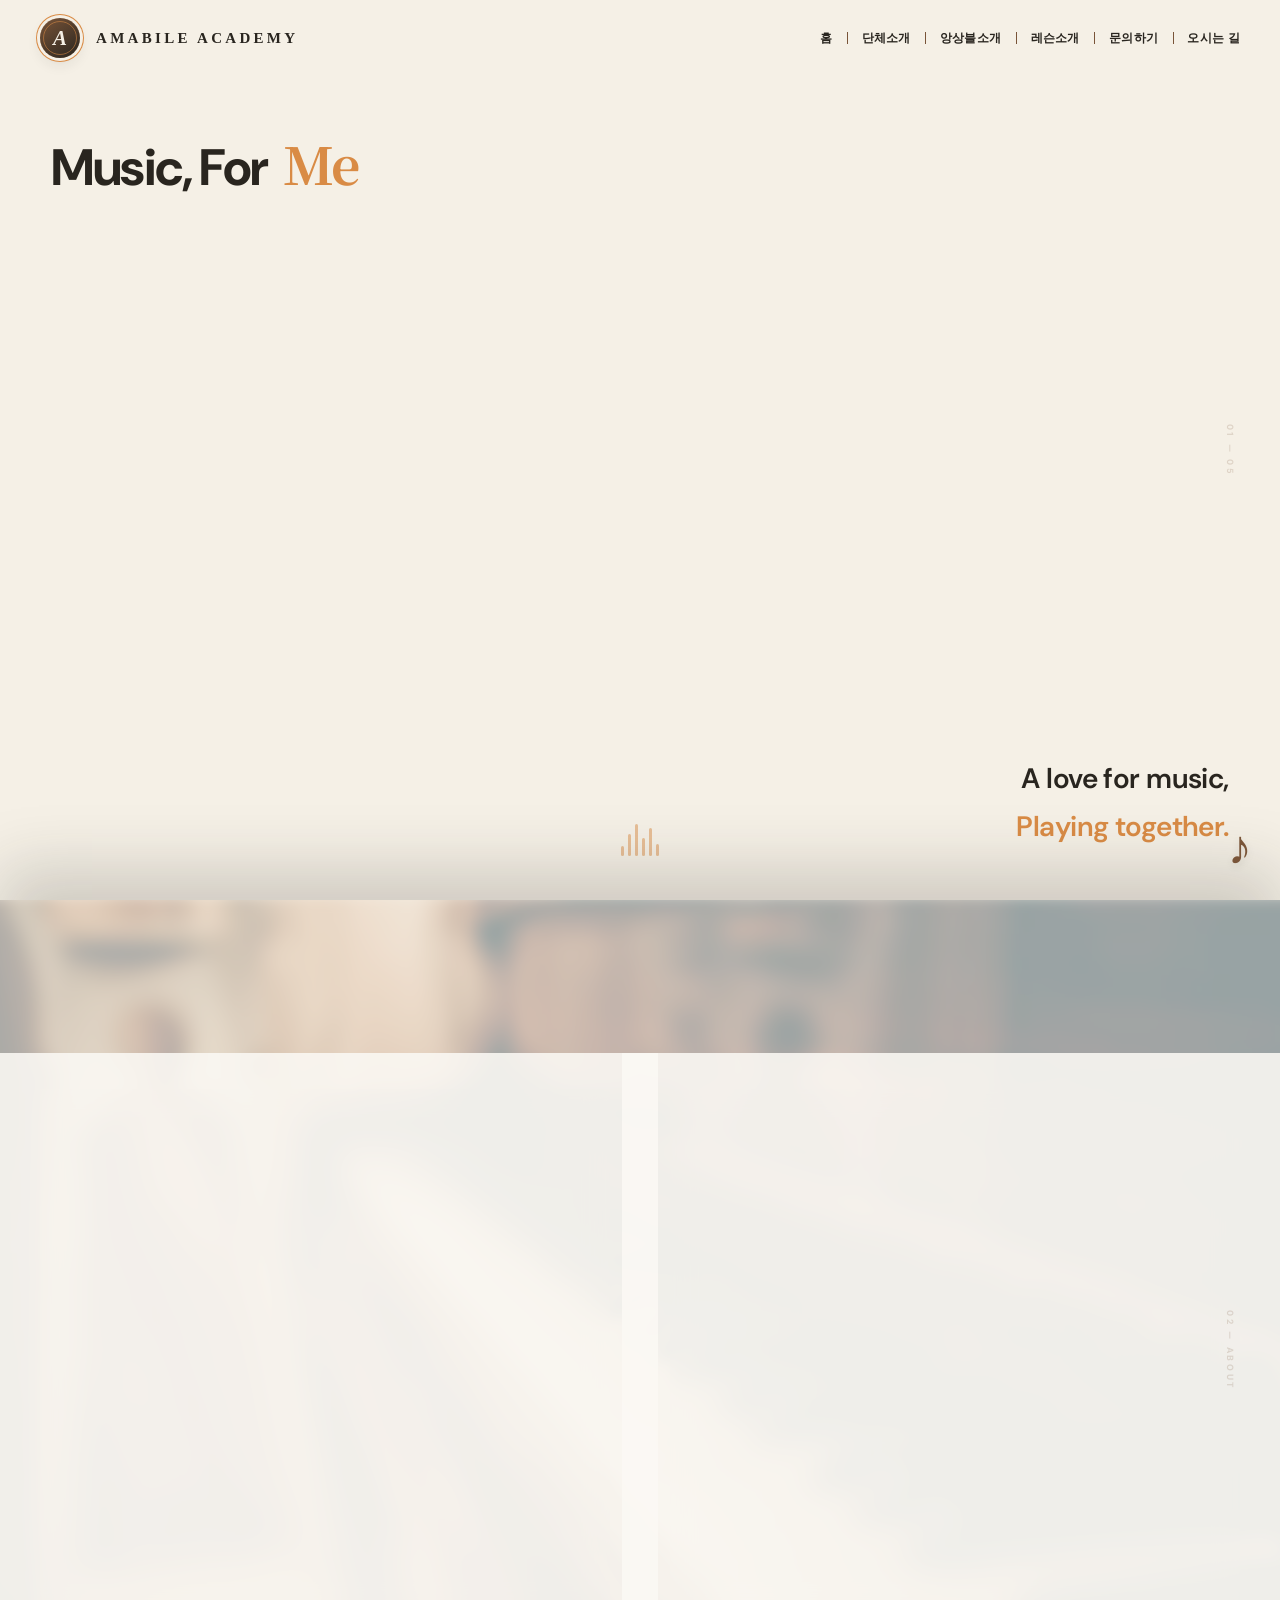
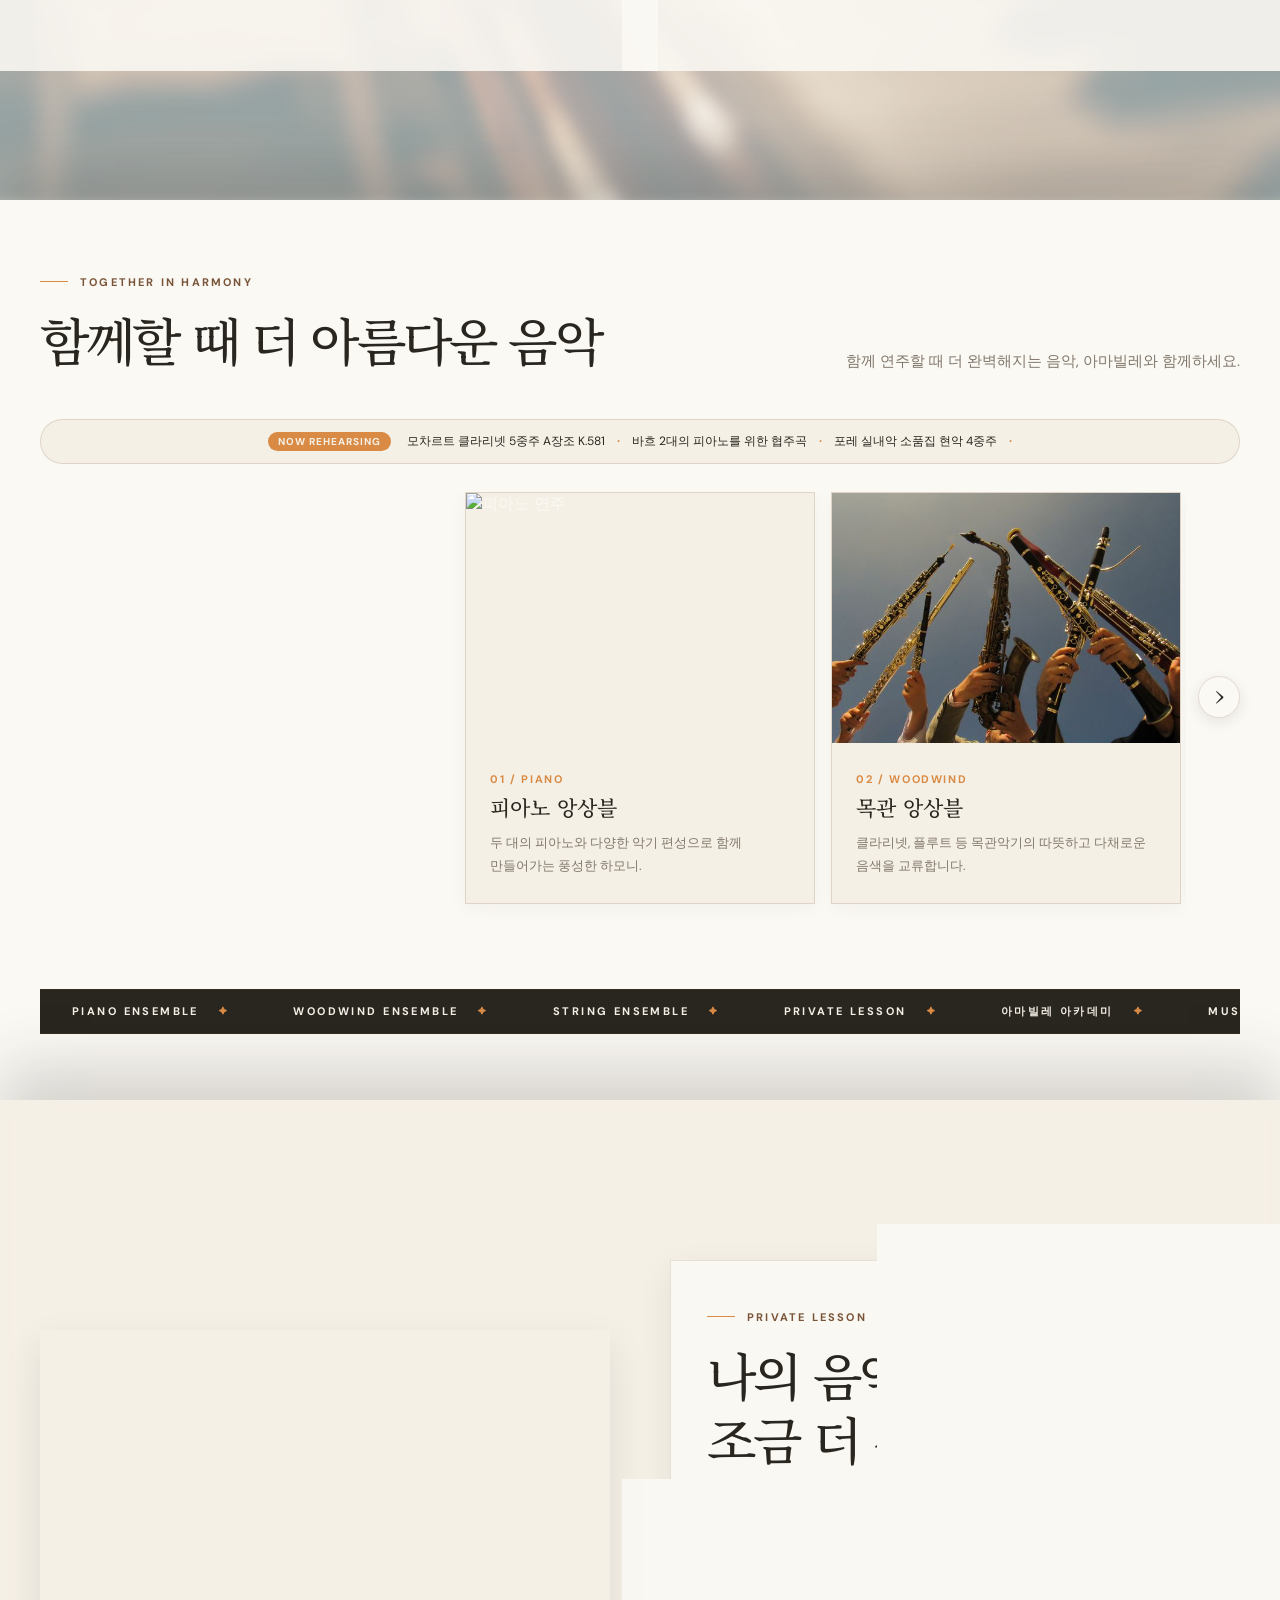
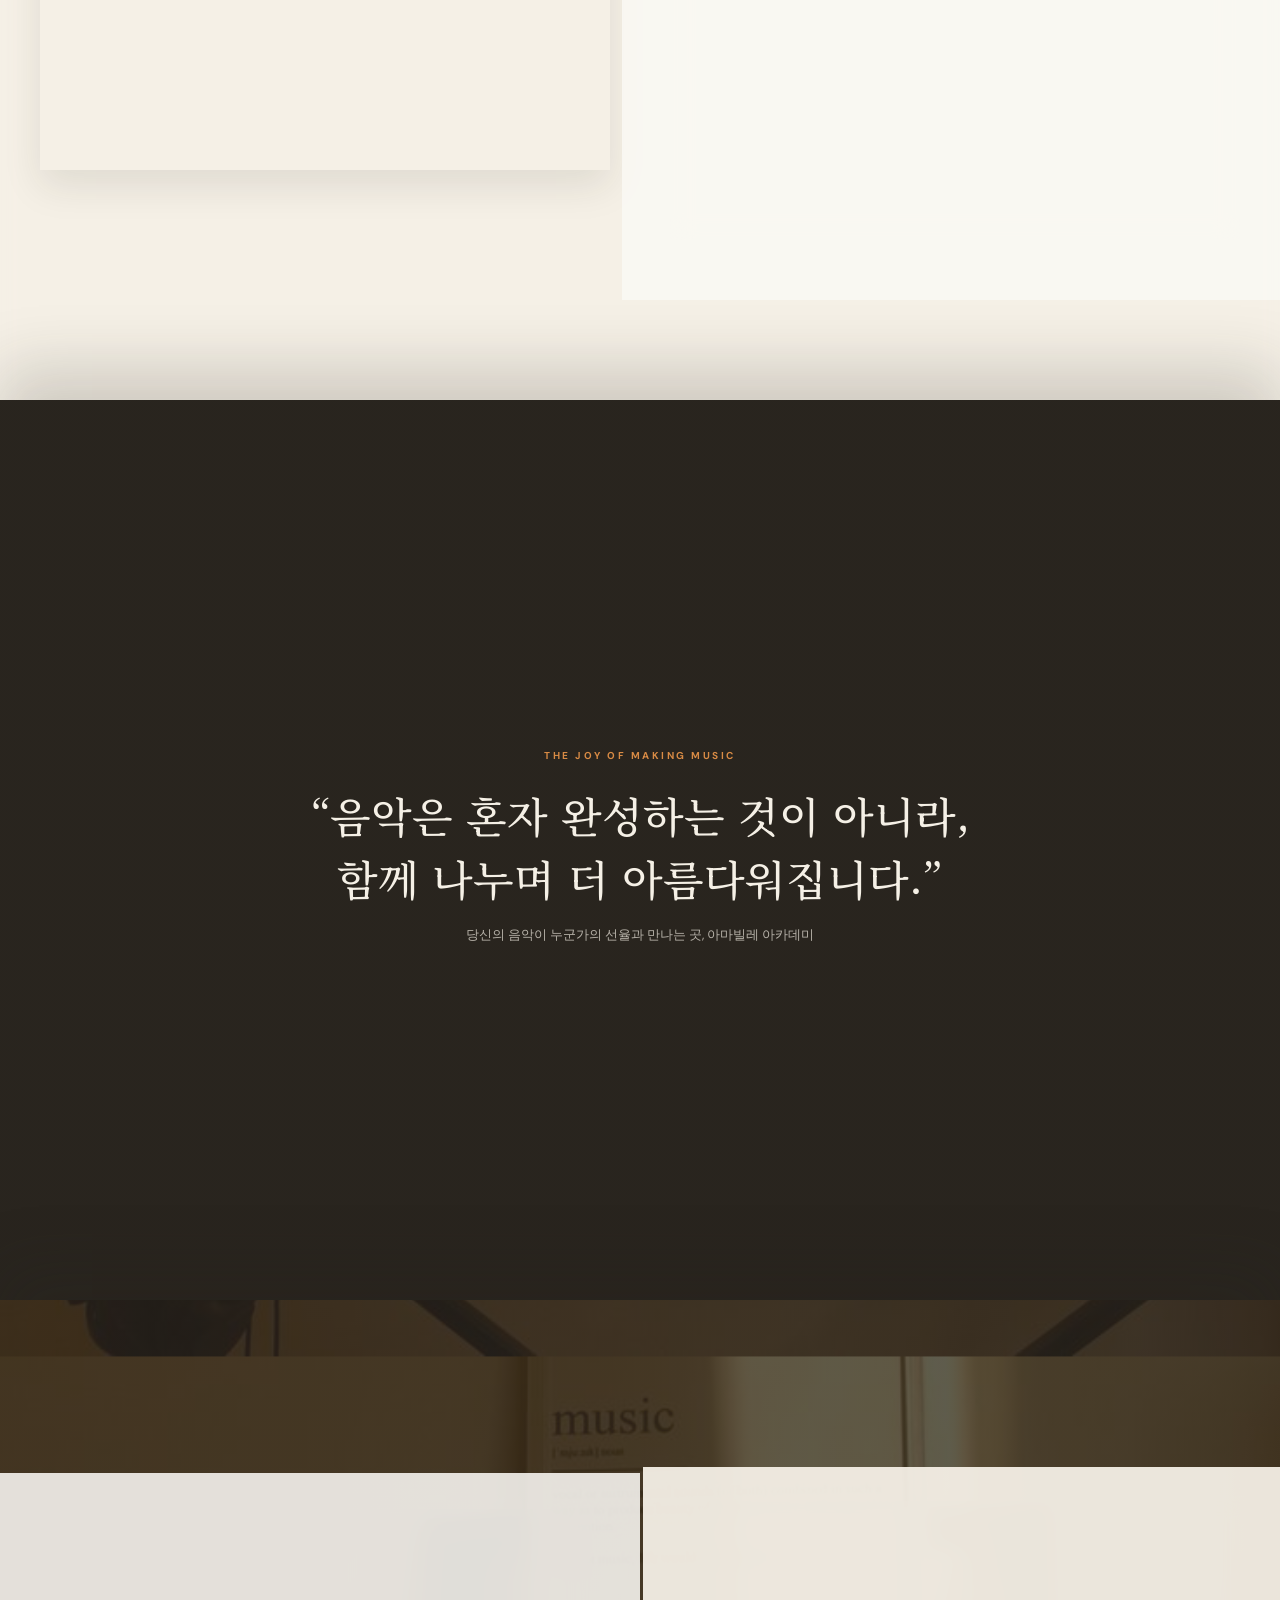
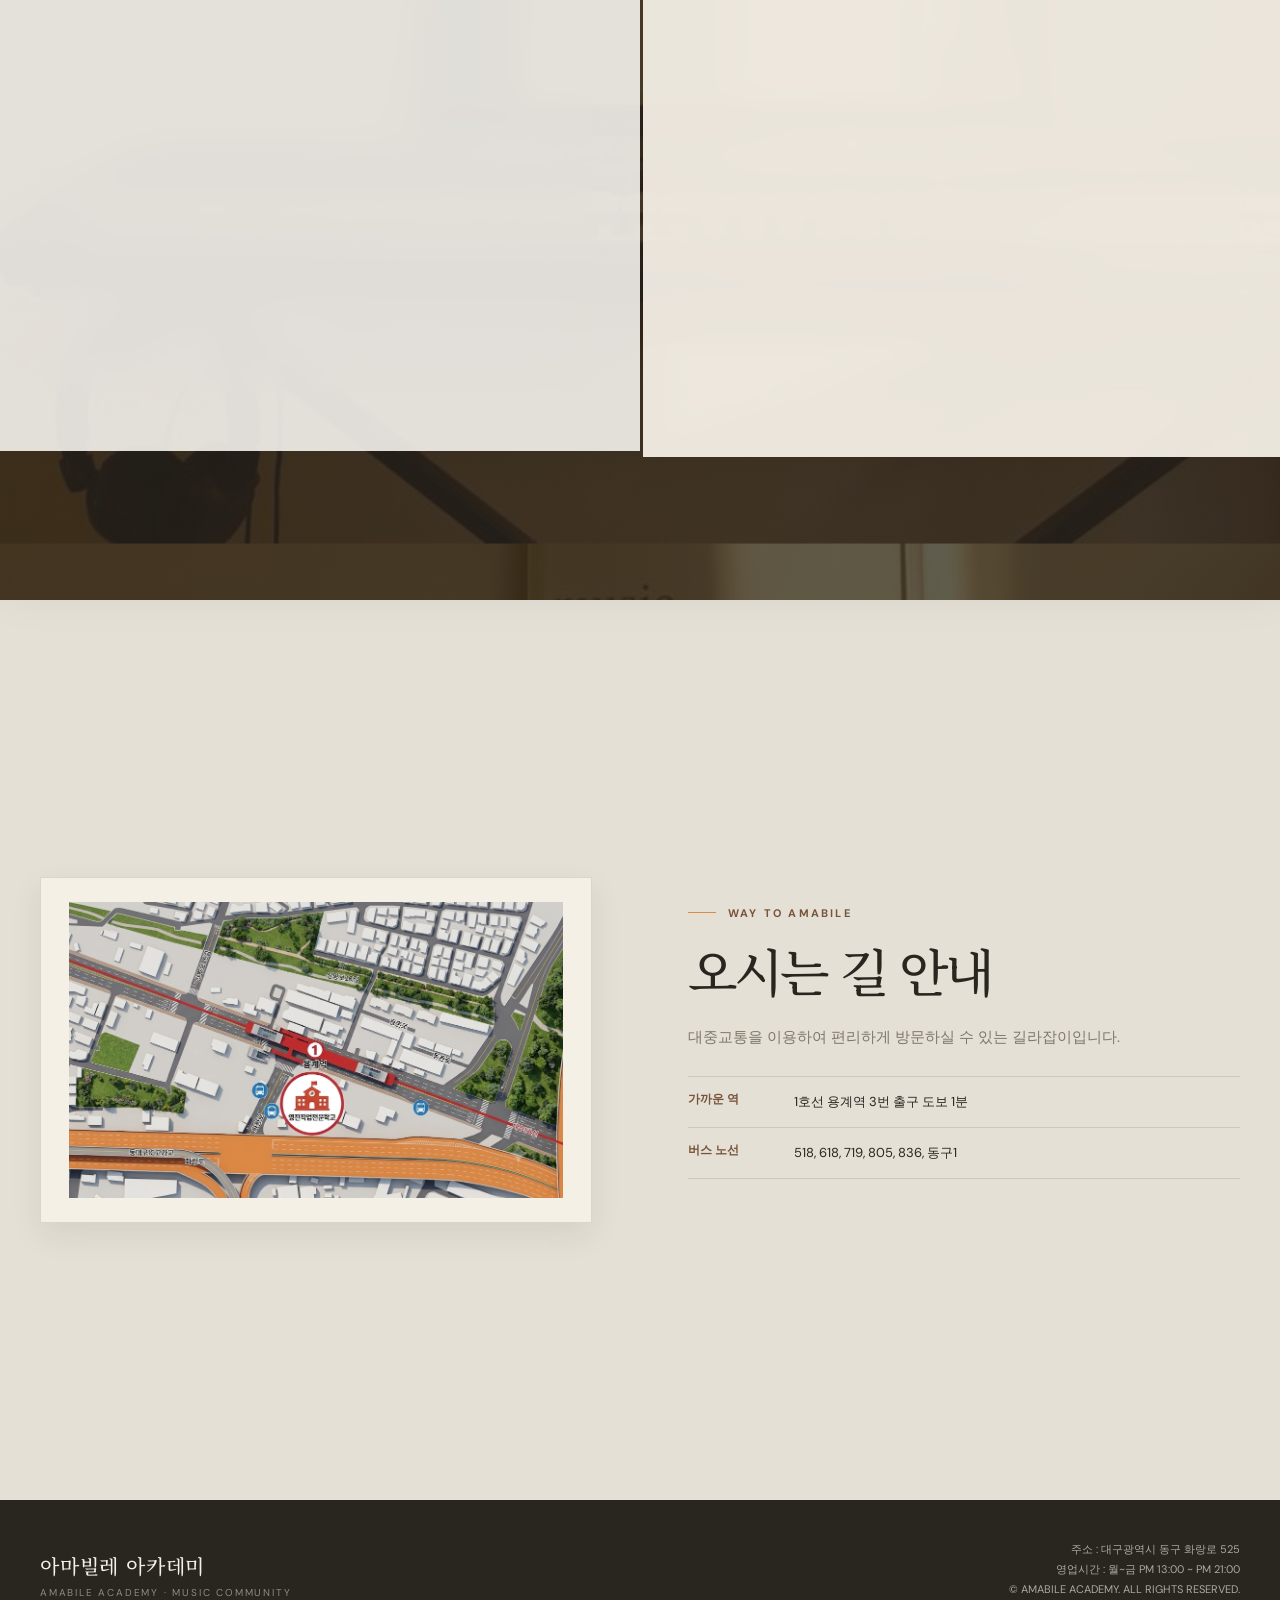
==== index.html @ 76e1b6b5 "기능추가" ====
<!doctype html>
<html lang="ko">
  <head>
    <meta charset="UTF-8" />
    <meta name="viewport" content="width=device-width, initial-scale=1.0" />
    <meta
      name="description"
      content="아마빌레 아카데미 - 함께 연주하고 배우며 음악을 즐기는 공간"
    />
    <title>아마빌레 아카데미 | AMABILE ACADEMY</title>
    <link rel="stylesheet" href="common.css" />
    <link
      rel="stylesheet"
      href="https://cdn.jsdelivr.net/npm/swiper@11/swiper-bundle.min.css"
    />
    <link rel="stylesheet" href="style.css" />
    <link rel="stylesheet" href="https://unpkg.com/aos@2.3.1/dist/aos.css" />
  </head>
  <body>
    <!-- NAVIGATION HEADER -->
    <header class="header">
      <div class="wrap header-inner">
        <input
          class="menu-toggle"
          type="checkbox"
          id="menu-toggle"
          aria-label="메뉴 열기/닫기"
        />
        <label
          class="menu-button"
          for="menu-toggle"
          aria-label="모바일 메뉴 열기"
        >
          <span></span><span></span><span></span>
        </label>
        <a class="brand" href="#home-track" aria-label="아마빌레 아카데미 홈">
          <span class="brand-mark" aria-hidden="true">A</span>
          <span class="brand-title">AMABILE ACADEMY</span>
        </a>
        <nav class="nav" id="primary-navigation" aria-label="주요 메뉴">
          <a href="#home-track">홈</a>
          <a href="#about-track">단체소개</a>
          <a href="#ensemble-track">앙상블소개</a>
          <a href="#lesson-track">레슨소개</a>
          <a href="#location-track">문의하기</a>
          <a href="#way-track">오시는 길</a>
        </nav>
      </div>
    </header>

    <!-- 위젯 -->
    <div class="hero-top-left-widget">
      <div class="fixed-music-title">Music, For</div>
      <div class="rotating-text-box">
        <div class="rotating-text-list">
          <div class="rotating-item">Me</div>
          <div class="rotating-item">You</div>
          <div class="rotating-item">Us</div>
        </div>
      </div>
    </div>

    <main>
      <!-- SECTION 1: HERO -->
      <div class="pin-track" id="home-track">
        <section class="pinned-section hero">
          <div class="music-giant-container">
            <div class="music-giant-text" aria-hidden="true">MUSIC</div>
          </div>
          <div class="hero-waveform" aria-hidden="true">
            <span></span><span></span><span></span><span></span><span></span
            ><span></span>
          </div>
          <div class="section-num" aria-hidden="true">01 — 05</div>
          <div class="hero-bottom-right-h1">
            <h1>
              <span class="h1-line1">A love for music,</span>
              <span class="h1-line2">Playing together.</span>
            </h1>
          </div>
        </section>
      </div>

      <!-- SECTION 2: ABOUT -->
      <div class="pin-track" id="about-track">
        <section class="pinned-section intro">
          <div class="section-num" aria-hidden="true">02 — ABOUT</div>
          <div class="wrap intro-grid">
            <div class="intro-text" data-aos="fade-up">
              <span class="eyebrow">About Amabile</span>
              <h2 class="section-title">
                좋아하는 음악을<br />함께 나누는 공간
              </h2>
              <p class="section-copy">
                취미로 악기를 다루는 연주자들이 모여 실내악 및 앙상블을 경험하고
                개인 레슨을 받을 수 있도록 연결해 드리는 전문 음악
                커뮤니티입니다.
              </p>
              <p class="section-copy">
                피아노, 목관악기, 현악기 등 다양한 악기군이 조화를 이루는 곳.
                나만의 속도로 배우는 개인 레슨부터 서로의 소리를 맞춰가는
                앙상블까지 함께합니다.
              </p>
              <div class="intro-signature">Amabile, with love for music.</div>
            </div>

            <div class="instrument-ratio-box" data-aos="fade-up">
              <div class="ratio-header">
                <span>MEMBERS INSTRUMENT RATIO</span>
                <span class="ratio-subtitle">함께하는 멤버들의 악기 구성</span>
              </div>
              <div class="ratio-chart-layout">
                <div
                  class="ratio-pie"
                  role="img"
                  aria-label="멤버 악기 비율: 목관악기 45퍼센트, 피아노 35퍼센트, 현악기 20퍼센트"
                >
                  <span class="ratio-pie-center"
                    ><strong>50+</strong><small>MEMBERS</small></span
                  >
                </div>
                <ul class="ratio-legend">
                  <li>
                    <span class="legend-name"
                      ><i class="legend-dot woodwind"></i>목관악기</span
                    >
                    <strong>45%</strong>
                  </li>
                  <li>
                    <span class="legend-name"
                      ><i class="legend-dot piano"></i>피아노</span
                    >
                    <strong>35%</strong>
                  </li>
                  <li>
                    <span class="legend-name"
                      ><i class="legend-dot strings"></i>현악기</span
                    >
                    <strong>20%</strong>
                  </li>
                </ul>
              </div>
            </div>
          </div>
        </section>
      </div>

      <!-- SECTION 3: ENSEMBLE -->
      <div class="pin-track" id="ensemble-track">
        <section class="pinned-section ensemble">
          <div class="wrap">
            <div
              class="section-head"
              data-aos="zoom-in"
              data-aos-duration="500"
              data-aos-delay="0"
            >
              <div>
                <span class="eyebrow">Together in harmony</span>
                <h2 class="section-title">함께할 때 더 아름다운 음악</h2>
              </div>
              <p class="section-copy">
                함께 연주할 때 더 완벽해지는 음악, 아마빌레와 함께하세요.
              </p>
            </div>

            <div
              class="rehearsal-ticker"
              data-aos="zoom-in"
              data-aos-duration="500"
              data-aos-delay="80"
            >
              <span class="ticker-badge">NOW REHEARSING</span>
              <div class="ticker-track">
                <span>모차르트 클라리넷 5중주 A장조 K.581</span>
                <span class="ticker-dot">·</span>
                <span>바흐 2대의 피아노를 위한 협주곡</span>
                <span class="ticker-dot">·</span>
                <span>포레 실내악 소품집 현악 4중주</span>
                <span class="ticker-dot">·</span>
              </div>
            </div>

            <div class="ensemble-carousel">
              <div
                class="swiper ensemble-grid rs-card-grid ensemble-swiper"
                aria-label="앙상블 카드"
              >
                <div class="swiper-wrapper">
                  <article
                    class="swiper-slide ensemble-card rs-card"
                    data-aos="zoom-in"
                    data-aos-duration="500"
                    data-aos-delay="160"
                  >
                    <figure class="photo-figure card-photo rs-card-photo">
                      <img
                        src="https://images.unsplash.com/photo-1514119412350-e174d90d280e?auto=format&fit=crop&w=1000&q=85"
                        alt="피아노 연주"
                      />
                      <figcaption class="sr-only">피아노 연주</figcaption>
                    </figure>
                    <div class="card-info rs-card-info">
                      <span class="card-index">01 / PIANO</span>
                      <h3>피아노 앙상블</h3>
                      <p>
                        두 대의 피아노와 다양한 악기 편성으로 함께 만들어가는
                        풍성한 하모니.
                      </p>
                    </div>
                  </article>

                  <article
                    class="swiper-slide ensemble-card rs-card"
                    data-aos="zoom-in"
                    data-aos-duration="500"
                    data-aos-delay="240"
                  >
                    <figure class="photo-figure card-photo rs-card-photo">
                      <img src="images/woodwind.jpg" alt="목관악기 연주" />
                      <figcaption class="sr-only">목관악기 연주</figcaption>
                    </figure>
                    <div class="card-info rs-card-info">
                      <span class="card-index">02 / WOODWIND</span>
                      <h3>목관 앙상블</h3>
                      <p>
                        클라리넷, 플루트 등 목관악기의 따뜻하고 다채로운 음색을
                        교류합니다.
                      </p>
                    </div>
                  </article>

                  <article
                    class="swiper-slide ensemble-card rs-card"
                    data-aos="zoom-in"
                    data-aos-duration="500"
                    data-aos-delay="320"
                  >
                    <figure class="photo-figure card-photo rs-card-photo">
                      <img
                        src="https://images.unsplash.com/photo-1519683109079-d5f539e1542f?auto=format&fit=crop&w=900&q=85"
                        alt="현악기 연주"
                      />
                      <figcaption class="sr-only">현악기 연주</figcaption>
                    </figure>
                    <div class="card-info rs-card-info">
                      <span class="card-index">03 / STRINGS</span>
                      <h3>현악합주</h3>
                      <p>
                        바이올린, 첼로 등 현악기의 섬세한 선율이 만나 완성하는
                        실내악의 감동.
                      </p>
                    </div>
                  </article>

                  <article
                    class="swiper-slide ensemble-card rs-card"
                    data-aos="zoom-in"
                    data-aos-duration="500"
                    data-aos-delay="400"
                  >
                    <figure class="photo-figure card-photo rs-card-photo">
                      <img src="images/wind.jpg" alt="관악합주 연주" />
                      <figcaption class="sr-only">관악합주 연주</figcaption>
                    </figure>
                    <div class="card-info rs-card-info">
                      <span class="card-index">04 / WIND ENSEMBLE</span>
                      <h3>관악합주</h3>
                      <p>관악기의 조화로 만드는 풍성한 울림.</p>
                    </div>
                  </article>

                  <article
                    class="swiper-slide ensemble-card rs-card"
                    data-aos="zoom-in"
                    data-aos-duration="500"
                    data-aos-delay="480"
                  >
                    <figure class="photo-figure card-photo rs-card-photo">
                      <img src="images/piano.jpg" alt="독주 연주" />
                      <figcaption class="sr-only">독주 연주</figcaption>
                    </figure>
                    <div class="card-info rs-card-info">
                      <span class="card-index">05 / SOLO</span>
                      <h3>독주</h3>
                      <p>홀로 완성하는 나만의 선율.</p>
                    </div>
                  </article>
                </div>
              </div>
              <button
                class="ensemble-nav ensemble-prev"
                type="button"
                aria-label="이전 카드"
              >
                <span aria-hidden="true">‹</span>
              </button>
              <button
                class="ensemble-nav ensemble-next"
                type="button"
                aria-label="다음 카드"
              >
                <span aria-hidden="true">›</span>
              </button>
              <div
                class="swiper-pagination ensemble-pagination"
                data-aos="zoom-in"
                data-aos-duration="500"
                data-aos-delay="560"
              ></div>
            </div>

            <div
              class="marquee-band"
              aria-hidden="true"
              data-aos="zoom-in"
              data-aos-anchor=".rehearsal-ticker"
              data-aos-duration="500"
              data-aos-delay="80"
            >
              <div class="marquee-track">
                <span class="marquee-item">Piano Ensemble</span>
                <span class="marquee-item">Woodwind Ensemble</span>
                <span class="marquee-item">String Ensemble</span>
                <span class="marquee-item">Private Lesson</span>
                <span class="marquee-item">아마빌레 아카데미</span>
                <span class="marquee-item">Music For Everyone</span>
                <span class="marquee-item">Piano Ensemble</span>
                <span class="marquee-item">Woodwind Ensemble</span>
                <span class="marquee-item">String Ensemble</span>
                <span class="marquee-item">Private Lesson</span>
                <span class="marquee-item">아마빌레 아카데미</span>
                <span class="marquee-item">Music For Everyone</span>
              </div>
            </div>
          </div>
        </section>
      </div>

      <!-- SECTION 4: LESSON -->
      <div class="pin-track" id="lesson-track">
        <section class="pinned-section lesson">
          <div class="lesson-bg-slider" aria-hidden="true">
            <div class="bg-slide bg-slide-1"></div>
            <div class="bg-slide bg-slide-2"></div>
            <div class="bg-slide bg-slide-3"></div>
            <div class="lesson-bg-overlay"></div>
          </div>

          <div class="wrap lesson-grid">
            <figure class="lesson-photo photo-figure" data-aos="fade-right">
              <div class="card-slider">
                <img
                  class="card-slide card-slide-1"
                  src="images/room.jpg"
                  alt="햇살이 비치는 피아노 연습실"
                />
                <img
                  class="card-slide card-slide-2"
                  src="images/cello.jpg"
                  alt="첼로가 놓인 연습실"
                />
                <img
                  class="card-slide card-slide-3"
                  src="images/pianoroom.jpg"
                  alt="그랜드 피아노 레슨실"
                />
              </div>
              <figcaption class="sr-only">
                아마빌레 아카데미의 음악 연습 공간
              </figcaption>
            </figure>

            <div class="lesson-content-card" data-aos="fade-left">
              <span class="eyebrow">Private Lesson</span>
              <h2 class="section-title">나의 음악을<br />조금 더 깊게</h2>
              <p class="section-copy">
                나만의 선율이 우리의 하모니가 되는 곳, 지금 함께 시작하세요.
              </p>
              <div class="lesson-list">
                <div class="lesson-item">
                  <strong>피아노 레슨</strong
                  ><span>기초 테크닉 · 취미 곡 완성 · 반주법</span>
                </div>
                <div class="lesson-item">
                  <strong>목관악기 레슨</strong
                  ><span>호흡 및 톤 다듬기 · 앙상블 준비 과정</span>
                </div>
                <div class="lesson-item">
                  <strong>현악기 레슨</strong
                  ><span>자세 교정 · 음정 및 표현력 향상</span>
                </div>
              </div>
              <a class="button accent" href="#location-track"
                >레슨 문의하기 <span class="arrow">↗</span></a
              >
            </div>
          </div>
        </section>
      </div>

      <!-- SECTION 5: QUOTE -->
      <div class="pin-track" id="quote-track">
        <section class="pinned-section quote">
          <div class="wrap" data-aos="zoom-in">
            <small>THE JOY OF MAKING MUSIC</small>
            <blockquote>
              “음악은 혼자 완성하는 것이 아니라,<br />함께 나누며 더
              아름다워집니다.”
            </blockquote>
            <p>당신의 음악이 누군가의 선율과 만나는 곳, 아마빌레 아카데미</p>
          </div>
        </section>
      </div>

      <!-- SECTION 6: LOCATION (VISIT AMABILE) -->
      <div class="pin-track" id="location-track">
        <section class="pinned-section location">
          <div class="wrap contact-grid">
            <div
              class="location-text-box"
              data-aos="fade-up"
              data-aos-duration="1200"
            >
              <span class="eyebrow">Visit Amabile</span>
              <h2 class="section-title">
                음악이 시작되는 곳,<br />아마빌레 아카데미
              </h2>
              <p class="section-copy">
                아마빌레 아카데미 방문을 환영합니다. 방문 전 미리 연락 주시면
                더욱 편안하게 안내받으실 수 있습니다.
              </p>
              <div class="info-list">
                <div class="info-row">
                  <b>ADDRESS</b><span>대구광역시 동구 화랑로 525</span>
                </div>
                <div class="info-row">
                  <b>HOURS</b><span>월요일 – 금요일 (PM 13:00 – PM 21:00)</span>
                </div>
              </div>
            </div>

            <div
              class="contact-form-box"
              data-aos="fade-up"
              data-aos-duration="1200"
            >
              <h3 class="form-title">방문 및 상담 신청</h3>
              <form class="amabile-form" onsubmit="return false;">
                <div class="form-group">
                  <label for="visitor-name">이름</label>
                  <input
                    type="text"
                    id="visitor-name"
                    placeholder="이름을 입력해주세요"
                    required
                  />
                </div>

                <div class="form-group">
                  <label>성별</label>
                  <div class="radio-group">
                    <label class="radio-label">
                      <input type="radio" name="gender" value="남성" checked />
                      남성
                    </label>
                    <label class="radio-label">
                      <input type="radio" name="gender" value="여성" /> 여성
                    </label>
                  </div>
                </div>

                <div class="form-group">
                  <label for="visitor-age">연령</label>
                  <select id="visitor-age" required>
                    <option value="" disabled selected>
                      연령대를 선택하세요
                    </option>
                    <option value="20대">20대</option>
                    <option value="30대">30대</option>
                    <option value="40대">40대</option>
                    <option value="50대 이상">50대 이상</option>
                  </select>
                </div>

                <div class="form-group">
                  <label for="visitor-contact">연락처</label>
                  <input
                    type="tel"
                    id="visitor-contact"
                    placeholder="연락처를 입력해주세요 (- 제외)"
                    required
                  />
                </div>

                <div class="form-group">
                  <label>희망악기</label>
                  <div class="radio-group">
                    <label class="radio-label">
                      <input
                        type="radio"
                        name="instrument"
                        value="목관악기"
                        checked
                      />
                      목관악기
                    </label>
                    <label class="radio-label">
                      <input type="radio" name="instrument" value="현악기" />
                      현악기
                    </label>
                    <label class="radio-label">
                      <input type="radio" name="instrument" value="피아노" />
                      피아노
                    </label>
                  </div>
                </div>

                <div class="form-group">
                  <label>희망 연주형태</label>
                  <div class="radio-group">
                    <label class="radio-label">
                      <input
                        type="radio"
                        name="performance-type"
                        value="독주"
                        checked
                      />
                      독주
                    </label>
                    <label class="radio-label">
                      <input
                        type="radio"
                        name="performance-type"
                        value="앙상블"
                      />
                      앙상블
                    </label>
                    <label class="radio-label">
                      <input
                        type="radio"
                        name="performance-type"
                        value="실내악"
                      />
                      실내악
                    </label>
                  </div>
                </div>

                <div class="form-group">
                  <label for="visitor-ps">추신</label>
                  <textarea
                    id="visitor-ps"
                    rows="2"
                    placeholder="기타 전달하실 말씀을 적어주세요"
                  ></textarea>
                </div>

                <div class="form-submit-wrap">
                  <button type="submit" class="button submit-btn">
                    문의 보내기 <span class="arrow">↗</span>
                  </button>
                </div>
              </form>
            </div>
          </div>
        </section>
      </div>

      <!-- SECTION 7: LOCATION GUIDE (오시는 길) -->
      <div class="pin-track" id="way-track">
        <section class="pinned-section way-guide">
          <div class="wrap way-grid">
            <figure class="way-photo photo-figure">
              <img src="images/way.jpg" alt="오시는 길 안내 이미지" />
              <figcaption class="sr-only">오시는 길 안내 이미지</figcaption>
            </figure>

            <div class="way-content">
              <span class="eyebrow">Way to Amabile</span>
              <h2 class="section-title">오시는 길 안내</h2>
              <p class="section-copy">
                대중교통을 이용하여 편리하게 방문하실 수 있는 길라잡이입니다.
              </p>

              <div class="info-list">
                <div class="info-row">
                  <b>가까운 역</b><span>1호선 용계역 3번 출구 도보 1분</span>
                </div>
                <div class="info-row">
                  <b>버스 노선</b><span>518, 618, 719, 805, 836, 동구1</span>
                </div>
              </div>
            </div>
          </div>
        </section>
      </div>
    </main>

    <a class="back-to-top" href="#home-track" aria-label="맨 위로 이동">♪</a>

    <footer>
      <div class="wrap footer-inner">
        <div>
          <div class="footer-brand">아마빌레 아카데미</div>
          <div class="footer-sub">AMABILE ACADEMY · MUSIC COMMUNITY</div>
        </div>
        <div class="footer-right">
          주소 : 대구광역시 동구 화랑로 525<br />
          영업시간 : 월~금 PM 13:00 ~ PM 21:00<br />
          © AMABILE ACADEMY. ALL RIGHTS RESERVED.
        </div>
      </div>
    </footer>
    <script src="https://cdn.jsdelivr.net/npm/swiper@11/swiper-bundle.min.js"></script>
    <script src="https://unpkg.com/aos@2.3.1/dist/aos.js"></script>
    <script>
      new Swiper(".ensemble-swiper", {
        grabCursor: true,
        centeredSlides: true,
        slidesPerView: "auto",
        freeMode: true,
        spaceBetween: 24,
        breakpoints: {
          851: {
            spaceBetween: 14,
          },
          1025: {
            spaceBetween: 16,
          },
        },
        pagination: {
          el: ".ensemble-pagination",
          clickable: true,
        },
        navigation: {
          prevEl: ".ensemble-prev",
          nextEl: ".ensemble-next",
        },
      });

      AOS.init({
        duration: 800,
        easing: "ease-out-cubic",
        offset: Math.round(window.innerHeight / 2),
        once: false,
        mirror: true,
        disable: () =>
          window.matchMedia("(prefers-reduced-motion: reduce)").matches,
      });
    </script>
  </body>
</html>
---- common.css ----
@import url('https://fonts.googleapis.com/css2?family=DM+Sans:ital,wght@0,400;0,500;0,700;0,900;1,400&family=Noto+Serif+KR:wght@400;500;600;700;900&display=swap');

:root {
--ivory: #F5F0E6;
--paper: #FBF9F4;
--charcoal-brown: #29251F;
--wood-brown: #795438;
--amber-orange: #D98B45;
--muted: #81776B;
--white: #FFFFFF;
--transparent: transparent;

--line: rgba(121, 84, 56, .18);
--header-glass: rgba(245, 240, 230, .92);
--header-menu: rgba(245, 240, 230, .98);
--menu-button-bg: rgba(251, 249, 244, .7);
--white-muted-50: rgba(245, 240, 230, .5);
--white-muted-65: rgba(245, 240, 230, .65);
--white-muted-70: rgba(245, 240, 230, .7);
--black-shadow-70: rgba(0, 0, 0, .7);
--brown-shadow-04: rgba(41, 37, 31, .04);
--brown-shadow-08: rgba(41, 37, 31, .08);
--brown-shadow-10: rgba(41, 37, 31, .1);
--brown-overlay-85: rgba(41, 37, 31, .85);

--serif: "Noto Serif KR", serif;
--sans: "DM Sans", "Noto Sans KR", sans-serif;

/* Windows built-in fonts */
--brand-font: "Palatino Linotype", "Book Antiqua", Palatino, Georgia, serif;
--ui-font: "Malgun Gothic", "맑은 고딕", "Segoe UI", sans-serif;
}

{ box-sizing: border-box; }
html { scroll-behavior: smooth; }
body {
margin: 0;
color: var(--paper);
background: var(--charcoal-brown);
font-family: var(--sans);
word-break: keep-all;
overflow-x: hidden;
cursor: auto;
}
a { color: inherit; text-decoration: none; }
img { display: block; max-width: 100%; width: 100%; object-fit: cover; }
.wrap { width: min(1200px, calc(100% - 64px)); margin: 0 auto; }

/* ── 커스텀 커서 ── */
.cursor {
position: fixed;
top: 0; left: 0;
width: 10px; height: 10px;
border-radius: 50%;
background: var(--amber-orange);
pointer-events: none;
z-index: 9999;
transform: translate(-50%, -50%);
transition: transform .12s ease, width .25s ease, height .25s ease, background .2s ease;
}
.cursor-ring {
position: fixed;
top: 0; left: 0;
width: 36px; height: 36px;
border-radius: 50%;
border: 1px solid var(--amber-orange);
pointer-events: none;
z-index: 9998;
transform: translate(-50%, -50%);
transition: transform .35s ease, width .3s ease, height .3s ease, opacity .3s ease, border-color .2s ease;
opacity: .6;
}
body:has(a:hover) .cursor-ring,
body:has(button:hover) .cursor-ring {
width: 56px; height: 56px;
opacity: 1;
border-color: var(--wood-brown);
}
@media (pointer: coarse) {
.cursor, .cursor-ring { display: none; }
body { cursor: auto; }
a, button, label { cursor: pointer; }
}

.eyebrow {
display: inline-flex;
align-items: center;
gap: 12px;
color: var(--wood-brown);
font-size: 11px;
letter-spacing: .2em;
font-weight: 700;
text-transform: uppercase;
}
.eyebrow::before {
content: "";
width: 28px;
height: 1px;
background: var(--amber-orange);
}
.section-title {
margin: 18px 0 20px;
font: 500 clamp(32px, 4vw, 54px)/1.25 var(--serif);
letter-spacing: -.055em;
color: var(--charcoal-brown);
}
.section-copy { color: var(--muted); font-size: 15px; line-height: 2; }

.button {
display: inline-flex;
justify-content: center;
align-items: center;
gap: 16px;
min-height: 52px;
padding: 0 25px;
border: 1px solid var(--wood-brown);
background: var(--wood-brown);
color: var(--ivory);
font-size: 13px;
font-weight: 600;
transition: .25s ease;
cursor: pointer;
}
.button:hover {
background: var(--amber-orange);
border-color: var(--amber-orange);
transform: translateY(-3px);
}
.button.light { background: var(--transparent); color: var(--charcoal-brown); }
.button.light:hover {
color: var(--ivory);
background: var(--charcoal-brown);
border-color: var(--charcoal-brown);
}
.button.accent { background: var(--amber-orange); border-color: var(--amber-orange); }
.button.accent:hover { background: var(--wood-brown); border-color: var(--wood-brown); }
.arrow { font-size: 16px; line-height: 1; }

:focus-visible {
outline: 2px solid var(--amber-orange);
outline-offset: 3px;
}
---- style.css ----
/* ════════════════════════════════════════════════
HEADER
════════════════════════════════════════════════ */
.header {
  position: fixed;
  top: 0;
  left: 0;
  width: 100%;
  z-index: 100;
  background: var(--header-glass);
  backdrop-filter: blur(14px);
  transition:
    background 0.4s ease,
    backdrop-filter 0.4s ease;
}

.header-inner {
  min-height: 76px;
  display: flex;
  justify-content: space-between;
  align-items: center;
  gap: 28px;
}

/* ── 브랜드 ── */
.brand {
  display: flex;
  align-items: center;
  gap: 16px;
  flex-shrink: 0;
}
.brand-mark {
  position: relative;
  width: 40px;
  height: 40px;
  display: grid;
  place-items: center;
  border-radius: 50%;
  background: linear-gradient(
    145deg,
    var(--wood-brown) 0%,
    var(--charcoal-brown) 100%
  );
  color: var(--ivory);
  font: italic 700 21px/1 var(--brand-font);
  box-shadow:
    0 0 0 3px var(--ivory),
    0 0 0 4px var(--amber-orange),
    0 6px 14px var(--brown-shadow-10);
}
.brand-mark::after {
  content: "";
  position: absolute;
  inset: 3px;
  border: 1px solid var(--amber-orange);
  border-radius: 50%;
  opacity: 0.55;
}

.back-to-top {
  position: fixed;
  right: 28px;
  bottom: 28px;
  z-index: 1000;
  color: var(--wood-brown);
  font: 700 48px/1 var(--brand-font);
  text-decoration: none;
  text-shadow: 0 3px 8px var(--brown-shadow-10);
}
.brand-title {
  font: 700 15px/1 var(--brand-font);
  letter-spacing: 0.22em;
  color: var(--charcoal-brown);
  white-space: nowrap;
}

/* ── 내비게이션 ── */
.nav {
  --nav-gap: clamp(15px, 2.3vw, 32px);
  display: flex;
  align-items: center;
  gap: var(--nav-gap);
}
.nav a {
  position: relative;
  font-family: var(--ui-font);
  font-size: 12px;
  font-weight: 700;
  letter-spacing: 0.02em;
  color: var(--charcoal-brown);
  transition: color 0.2s;
  white-space: nowrap;
  padding: 8px 0;
}
.nav a + a::before {
  content: "";
  position: absolute;
  left: calc(var(--nav-gap) / -2);
  top: 50%;
  height: 1em;
  border-left: 1px solid #795438;
  transform: translateY(-50%);
}
.nav a::after {
  content: "";
  position: absolute;
  left: 0;
  bottom: 2px;
  width: 100%;
  height: 1px;
  background: var(--amber-orange);
  transform: scaleX(0);
  transform-origin: right;
  transition: transform 0.35s ease;
}
.nav a:hover::after {
  transform: scaleX(1);
  transform-origin: left;
}
.nav a:hover {
  color: var(--amber-orange);
}

.header-cta {
  min-height: 40px;
  padding: 0 16px;
  font-family: var(--ui-font);
  font-size: 11px;
  letter-spacing: 0.02em;
  white-space: nowrap;
}

/* ── 모바일 햄버거 ── */
.menu-toggle,
.menu-button {
  display: none;
}

/* ════════════════════════════════════════════════
SCROLL-STACK SECTIONS
════════════════════════════════════════════════ */
.pin-track {
  position: relative;
  height: 100vh;
  scroll-snap-align: center;
  scroll-snap-stop: always;
}
html {
  scroll-snap-type: y mandatory;
}
.pinned-section {
  position: sticky;
  top: 0;
  height: 100vh;
  width: 100%;
  overflow: hidden;
  display: flex;
  box-shadow: 0 -32px 60px rgba(41, 37, 31, 0.18);
}

#home-track {
  z-index: 1;
}
#about-track {
  z-index: 2;
}
#ensemble-track {
  z-index: 3;
}
#lesson-track {
  z-index: 4;
}
#quote-track {
  z-index: 5;
}
#location-track {
  z-index: 6;
}

/* ════════════════════════════════════════════════

HERO
════════════════════════════════════════════════ */
.hero {
  background: var(--ivory);
  width: 100%;
  height: 100%;
  position: relative;
  overflow: hidden;
}

.music-giant-container {
  position: absolute;
  inset: 0;
  display: flex;
  justify-content: center;
  align-items: center;
  z-index: 1;
  pointer-events: none;
  overflow: visible;
}

.music-giant-text {
  font-family: "DM Sans", sans-serif;
  font-weight: 900;
  font-size: 28vw;
  line-height: 0.85;
  letter-spacing: -0.06em;
  text-transform: uppercase;
  white-space: nowrap;
  display: block;
  width: 100%;
  text-align: center;
  overflow: visible;
  background-size: cover;
  background-position: center;
  -webkit-background-clip: text;
  -webkit-text-fill-color: transparent;
  background-clip: text;
  color: transparent;
  animation: giantBgSlide 8s infinite ease-in-out;
}

@keyframes giantBgSlide {
  0%,
  20% {
    background-image: url("https://images.unsplash.com/photo-1520523839897-bd0b52f945a0?auto=format&fit=crop&w=2200&q=88");
  }
  25%,
  45% {
    background-image: url("https://images.unsplash.com/photo-1507838153414-b4b713384a76?auto=format&fit=crop&w=2200&q=88");
  }
  50%,
  70% {
    background-image: url("https://images.unsplash.com/photo-1612225330812-01a9c6b355ec?auto=format&fit=crop&w=2200&q=88");
  }
  75%,
  95% {
    background-image: url("https://images.unsplash.com/photo-1524368535928-5b5e00ddc76b?auto=format&fit=crop&w=2200&q=88");
  }
  100% {
    background-image: url("https://images.unsplash.com/photo-1520523839897-bd0b52f945a0?auto=format&fit=crop&w=2200&q=88");
  }
}

.hero-top-left-widget {
  position: absolute;
  top: clamp(100px, 15vh, 150px);
  left: clamp(24px, 4vw, 60px);
  z-index: 10;
  display: flex;
  align-items: baseline;
  color: var(--charcoal-brown);
  font-family: "DM Sans", var(--serif);
  pointer-events: none;
}
.fixed-music-title {
  font-size: clamp(32px, 4vw, 64px);
  font-weight: 700;
  letter-spacing: -0.03em;
  line-height: 1;
  white-space: nowrap;
}
.rotating-text-box {
  margin-left: 16px;
  height: clamp(38px, 4.5vw, 70px);
  display: flex;
  align-items: center;
  overflow: hidden;
}
.rotating-text-list {
  display: flex;
  flex-direction: column;
  height: clamp(38px, 4.5vw, 70px);
  animation: rotateTextLoopCustom 6s infinite ease-in-out;
}
.rotating-item {
  flex: 0 0 clamp(38px, 4.5vw, 70px);
  height: clamp(38px, 4.5vw, 70px);
  line-height: clamp(38px, 4.5vw, 70px);
  font-family: var(--serif);
  font-size: clamp(32px, 4vw, 64px);
  font-weight: 700;
  color: var(--amber-orange);
  letter-spacing: -0.02em;
  white-space: nowrap;
}
@keyframes rotateTextLoopCustom {
  0%,
  25% {
    transform: translateY(0);
  }
  33.333%,
  58.333% {
    transform: translateY(-100%);
  }
  66.666%,
  91.666% {
    transform: translateY(-200%);
  }
  100% {
    transform: translateY(0);
  }
}

.hero-bottom-right-h1 {
  position: absolute;
  right: clamp(24px, 4vw, 60px);
  bottom: clamp(32px, 6vh, 60px);
  z-index: 5;
  text-align: right;
  max-width: 520px;
}
.hero-bottom-right-h1 h1 {
  margin: 0;
  font-family: "DM Sans", sans-serif;
  font-size: clamp(20px, 2.2vw, 36px);
  font-weight: 600;
  line-height: 1.35;
  letter-spacing: -0.02em;
  color: var(--charcoal-brown);
}
.h1-line1 {
  display: inline-block;
  white-space: nowrap;
  overflow: hidden;
  border-right: 3px solid var(--amber-orange);
  width: 0;
  animation:
    typingLine 2.2s steps(16, end) 0.5s forwards,
    blinkCursor 0.75s step-end 3 forwards;
}
.h1-line2 {
  display: block;
  color: var(--amber-orange);
  opacity: 0;
  transform: translateY(20px);
  animation: smoothFadeUp 1.6s cubic-bezier(0.16, 1, 0.3, 1) 2.4s forwards;
}
@keyframes typingLine {
  from {
    width: 0;
  }
  to {
    width: 100%;
  }
}
@keyframes blinkCursor {
  from,
  to {
    border-color: transparent;
  }
  50% {
    border-color: var(--amber-orange);
  }
}
@keyframes smoothFadeUp {
  from {
    opacity: 0;
    transform: translateY(20px);
  }
  to {
    opacity: 1;
    transform: translateY(0);
  }
}

.hero-waveform {
  position: absolute;
  bottom: 44px;
  left: 50%;
  transform: translateX(-50%);
  display: flex;
  align-items: flex-end;
  gap: 4px;
  height: 32px;
  z-index: 4;
  pointer-events: none;
}
.hero-waveform span {
  display: block;
  width: 3px;
  background: var(--amber-orange);
  opacity: 0.5;
  border-radius: 2px;
  animation: waveBar 1.4s ease-in-out infinite alternate;
}
.hero-waveform span:nth-child(1) {
  height: 10px;
  animation-delay: 0s;
}
.hero-waveform span:nth-child(2) {
  height: 22px;
  animation-delay: 0.15s;
}
.hero-waveform span:nth-child(3) {
  height: 32px;
  animation-delay: 0.3s;
}
.hero-waveform span:nth-child(4) {
  height: 18px;
  animation-delay: 0.45s;
}
.hero-waveform span:nth-child(5) {
  height: 28px;
  animation-delay: 0.6s;
}
.hero-waveform span:nth-child(6) {
  height: 12px;
  animation-delay: 0.75s;
}
@keyframes waveBar {
  from {
    opacity: 0.3;
    transform: scaleY(0.6);
  }
  to {
    opacity: 0.7;
    transform: scaleY(1);
  }
}

.section-num {
  position: absolute;
  top: 50%;
  right: 44px;
  transform: translateY(-50%);
  writing-mode: vertical-rl;
  font-size: 9px;
  letter-spacing: 0.3em;
  font-weight: 700;
  color: var(--line);
  pointer-events: none;
  user-select: none;
  z-index: 10;
}

/* ════════════════════════════════════════════════
2. ABOUT
════════════════════════════════════════════════ */
.intro {
  background: var(--ivory);
  width: 100%;
  align-items: center;
  position: relative;
  isolation: isolate;
  overflow: hidden;
}
.intro::before {
  content: "";
  position: absolute;
  inset: -18px;
  z-index: -2;
  background: url("images/piano2.jpg") center / 100% auto no-repeat;
  animation: kenBurnsDirect 16s infinite alternate ease-in-out;
  filter: blur(7px);
  transform: scale(1.04);
}
.intro::after {
  content: "";
  position: absolute;
  inset: 0;
  z-index: -1;
  background: rgba(245, 240, 230, 0.62);
}
.intro-grid {
  position: relative;
  z-index: 1;
  display: grid;
  grid-template-columns: 1fr 1fr;
  gap: 5%;
  align-items: stretch;
}
.intro-text,
.instrument-ratio-box {
  min-width: 0;
  min-height: 440px;
  padding: 40px 36px;
  background: rgba(251, 249, 244, 0.88);
  border: 1px solid rgba(121, 84, 56, 0.18);
  border-radius: 0;
  box-shadow: 0 12px 32px rgba(41, 37, 31, 0.08);
  backdrop-filter: blur(12px);
  -webkit-backdrop-filter: blur(12px);
}
.intro-text {
  display: flex;
  flex-direction: column;
  justify-content: center;
}
.intro-text .section-title {
  margin-top: 14px;
}
.intro-text .section-copy {
  margin: 12px 0;
}
.intro-signature {
  margin-top: 20px;
  color: var(--wood-brown);
  font: italic 18px var(--serif);
}
.instrument-ratio-box {
  display: flex;
  flex-direction: column;
  justify-content: center;
}
.ratio-header {
  display: flex;
  flex-direction: column;
  align-items: flex-start;
  gap: 8px;
  margin-bottom: 28px;
}
.ratio-header > span:first-child {
  color: var(--wood-brown);
  font-size: 10px;
  font-weight: 700;
  letter-spacing: 0.14em;
}
.ratio-subtitle {
  color: var(--muted);
  font-size: 12px;
}
.ratio-chart-layout {
  display: flex;
  align-items: center;
  justify-content: center;
  gap: clamp(18px, 2vw, 32px);
}
.ratio-pie {
  position: relative;
  flex: 0 0 clamp(140px, 14vw, 180px);
  width: clamp(140px, 14vw, 180px);
  aspect-ratio: 1;
  border-radius: 50%;
  background: conic-gradient(
    var(--amber-orange) 0 45%,
    var(--wood-brown) 45% 80%,
    var(--muted) 80% 100%
  );
  box-shadow: 0 8px 20px rgba(41, 37, 31, 0.12);
  display: grid;
  place-items: center;
}
.ratio-pie::before {
  content: "";
  position: absolute;
  width: 58%;
  aspect-ratio: 1;
  border-radius: 50%;
  background: var(--paper);
  box-shadow: inset 0 1px 5px rgba(41, 37, 31, 0.08);
}
.ratio-pie-center {
  position: relative;
  z-index: 1;
  display: flex;
  flex-direction: column;
  align-items: center;
  gap: 3px;
  color: var(--charcoal-brown);
}
.ratio-pie-center strong {
  font: 600 23px var(--brand-font);
}
.ratio-pie-center small {
  color: var(--muted);
  font-size: 8px;
  letter-spacing: 0.12em;
}
.ratio-legend {
  width: min(100%, 180px);
  margin: 0;
  padding: 0;
  list-style: none;
}
.ratio-legend li {
  display: flex;
  justify-content: space-between;
  align-items: center;
  gap: 10px;
  padding: 13px 0;
  border-bottom: 1px solid var(--line);
  color: var(--charcoal-brown);
  font-size: 13px;
}
.ratio-legend li:last-child {
  border-bottom: 0;
}
.ratio-legend strong {
  font: 600 15px var(--brand-font);
  color: var(--wood-brown);
}
.legend-name {
  display: inline-flex;
  align-items: center;
  gap: 8px;
  white-space: nowrap;
}
.legend-dot {
  width: 9px;
  height: 9px;
  border-radius: 50%;
  display: inline-block;
  flex: 0 0 9px;
}
.legend-dot.woodwind {
  background: var(--amber-orange);
}
.legend-dot.piano {
  background: var(--wood-brown);
}
.legend-dot.strings {
  background: var(--muted);
}

/* ════════════════════════════════════════════════
3. ENSEMBLE
════════════════════════════════════════════════ */
.ensemble {
  background: var(--paper);
  width: 100%;
  align-items: center;
  flex-direction: column;
  justify-content: center;
  position: relative;
}
.section-head {
  display: flex;
  justify-content: space-between;
  align-items: flex-end;
  gap: 40px;
  margin-bottom: 28px;
}
.section-head > .section-copy {
  max-width: 420px;
}

.rehearsal-ticker {
  display: flex;
  justify-content: center;
  gap: 16px;
  margin-bottom: 28px;
  padding: 12px 22px;
  background: var(--ivory);
  border: 1px solid var(--line);
  border-radius: 30px;
  overflow: hidden;
}
.ticker-badge {
  flex-shrink: 0;
  padding: 3px 10px;
  background: var(--amber-orange);
  color: var(--ivory);
  font-size: 10px;
  font-weight: 700;
  letter-spacing: 0.1em;
  border-radius: 12px;
}
.ticker-track {
  display: flex;
  align-items: center;
  gap: 12px;
  font-size: 12px;
  color: var(--charcoal-brown);
  white-space: nowrap;
}
.ticker-dot {
  color: var(--amber-orange);
  font-weight: bold;
}

.ensemble-carousel {
  position: relative;
  width: 100%;
  min-width: 0;
}
.ensemble-nav {
  position: absolute;
  top: 205px;
  z-index: 5;
  display: grid;
  width: 42px;
  height: 42px;
  place-items: center;
  padding: 0;
  border: 1px solid var(--line);
  border-radius: 50%;
  background: var(--paper);
  color: var(--charcoal-brown);
  box-shadow: 0 4px 14px var(--brown-shadow-10);
  font: 28px/1 var(--serif);
  cursor: pointer;
  transform: translateY(-50%);
  transition:
    background 0.2s ease,
    color 0.2s ease,
    transform 0.2s ease;
}
.ensemble-nav span {
  display: block;
  line-height: 1;
  transform: translateY(-4px);
}
.ensemble-nav:hover {
  transform: translateY(-50%) scale(1.08);
  background: var(--wood-brown);
  color: var(--paper);
}
.ensemble-nav.swiper-button-disabled {
  visibility: hidden;
  opacity: 0;
  pointer-events: none;
}
.ensemble-prev {
  left: 0;
}
.ensemble-next {
  right: 0;
}
.ensemble-swiper {
  width: calc(100% - 108px);
  height: 410px;
  margin: 0 auto;
  padding-bottom: 16px;
  overflow: hidden;
}
.ensemble-swiper .swiper-slide {
  width: calc((100% - 48px) / 3);
  height: 410px;
}
.ensemble-carousel > .ensemble-pagination.swiper-pagination {
  position: relative;
  margin-top: 18px;
}
.ensemble-pagination .swiper-pagination-bullet {
  background: var(--wood-brown);
  opacity: 0.45;
}
.ensemble-pagination .swiper-pagination-bullet-active {
  background: var(--amber-orange);
  opacity: 1;
}
.rs-card {
  background: var(--ivory);
  border: 1px solid var(--line);
  border-radius: 0;
  overflow: hidden;
  transition:
    transform 0.4s cubic-bezier(0.16, 1, 0.3, 1),
    box-shadow 0.4s ease;
  box-shadow: 0 4px 20px var(--brown-shadow-04);
}
.rs-card:hover {
  transform: translateY(-8px);
  box-shadow: 0 20px 40px var(--brown-shadow-10);
  border-color: var(--amber-orange);
}
.rs-card-photo {
  height: 240px;
  overflow: hidden;
}
.rs-card-photo img {
  width: 100%;
  height: 100%;
  object-fit: cover;
  transition: transform 0.6s cubic-bezier(0.16, 1, 0.3, 1);
}
.rs-card:hover .rs-card-photo img {
  transform: scale(1.05);
}
.rs-card-info {
  padding: 24px;
}
.rs-card-info .card-index {
  display: inline-block;
  margin-bottom: 6px;
  font-size: 11px;
  letter-spacing: 0.15em;
  font-weight: 700;
  color: var(--amber-orange);
}
.rs-card-info h3 {
  margin: 0 0 10px;
  font: 500 21px var(--serif);
  color: var(--charcoal-brown);
}
.rs-card-info p {
  margin: 0;
  color: var(--muted);
  font-size: 13px;
  line-height: 1.75;
}

.ensemble-card {
  position: relative;
  overflow: hidden;
  background: var(--ivory);
  border-radius: 0;
  transition:
    transform 0.4s cubic-bezier(0.16, 1, 0.3, 1),
    box-shadow 0.4s ease;
  border: 1px solid var(--line);
  min-height: 410px;
}
.ensemble-card img {
  height: 250px;
  transition:
    transform 0.6s cubic-bezier(0.16, 1, 0.3, 1),
    filter 0.6s ease;
}
.ensemble-card:hover img {
  transform: scale(1.12);
  filter: blur(6px);
}
.ensemble-card[data-aos="zoom-in"]:hover {
  transform: translateY(-8px);
  box-shadow: 0 16px 32px var(--brown-shadow-10);
}
.ensemble-card .rs-card-photo {
  transition: height 0.5s ease;
}
.ensemble-card:hover .rs-card-photo {
  position: absolute;
  inset: 0;
  z-index: 0;
  height: 100%;
}
.ensemble-card:hover .rs-card-photo img {
  height: 100%;
}
.ensemble-card::after {
  content: "";
  position: absolute;
  inset: 0;
  z-index: 1;
  background: rgba(39, 31, 24, 0.42);
  opacity: 0;
  transition: opacity 0.5s ease;
  pointer-events: none;
}
.ensemble-card:hover::after {
  opacity: 1;
}
.ensemble-card .rs-card-info {
  position: relative;
  z-index: 2;
  transition: color 0.4s ease;
}
.ensemble-card:hover .rs-card-info h3,
.ensemble-card:hover .rs-card-info p {
  color: var(--ivory);
}
.ensemble-card:hover .rs-card-info .card-index {
  color: #ffd09b;
}
.ensemble-card::before {
  content: "♪";
  position: absolute;
  top: 12px;
  right: 16px;
  z-index: 5;
  font-size: 18px;
  color: var(--amber-orange);
  opacity: 0;
  transform: translateY(8px);
  transition:
    opacity 0.35s ease,
    transform 0.35s ease;
}
.ensemble-card:hover::before {
  opacity: 1;
  transform: translateY(0);
}

.marquee-band {
  overflow: hidden;
  border-top: 1px solid var(--line);
  border-bottom: 1px solid var(--line);
  padding: 14px 0;
  background: var(--charcoal-brown);
  margin: 32px 0 0;
  width: 100%;
}
.marquee-track {
  display: flex;
  gap: 0;
  width: max-content;
  animation: marqueeScroll 28s linear infinite;
}
.marquee-item {
  display: inline-flex;
  align-items: center;
  gap: 20px;
  padding: 0 32px;
  font-size: 11px;
  font-weight: 700;
  letter-spacing: 0.22em;
  color: var(--ivory);
  text-transform: uppercase;
  white-space: nowrap;
}
.marquee-item::after {
  content: "✦";
  color: var(--amber-orange);
  font-size: 8px;
}
@keyframes marqueeScroll {
  from {
    transform: translateX(0);
  }
  to {
    transform: translateX(-50%);
  }
}

/* ════════════════════════════════════════════════
4. LESSON
════════════════════════════════════════════════ */
.lesson {
  position: relative;
  background: var(--ivory);
  width: 100%;
  align-items: center;
  overflow: hidden;
}
.lesson-bg-slider {
  position: absolute;
  inset: 0;
  z-index: 0;
  pointer-events: none;
}
.bg-slide {
  position: absolute;
  inset: -40px;
  background-size: 100% auto;
  background-position: center;
  filter: blur(1px) brightness(0.85);
  opacity: 0;
  animation:
    lessonSyncLoop 15s infinite ease-in-out,
    kenBurnsDirect 16s infinite alternate ease-in-out;
}
.bg-slide-1 {
  background-image: url("images/room.jpg");
  animation-delay: 0s;
}
.bg-slide-2 {
  background-image: url("images/cello.jpg");
  animation-delay: 5s;
}
.bg-slide-3 {
  background-image: url("images/pianoroom.jpg");
  animation-delay: 10s;
}
.lesson-bg-overlay {
  position: absolute;
  inset: 0;
  background: rgba(245, 240, 230, 0.45);
  backdrop-filter: blur(10px);
}
.lesson-grid {
  position: relative;
  z-index: 1;
  display: grid;
  grid-template-columns: 1fr 1fr;
  gap: 5%;
  align-items: center;
}
.lesson-content-card {
  background: rgba(251, 249, 244, 0.82);
  backdrop-filter: blur(12px);
  -webkit-backdrop-filter: blur(12px);
  padding: 40px 36px;
  border-radius: 0;
  border: 1px solid rgba(121, 84, 56, 0.15);
  box-shadow: 0 12px 32px rgba(41, 37, 31, 0.08);
}
.lesson-list {
  margin: 28px 0;
  border-top: 1px solid var(--line);
}
.lesson-item {
  display: flex;
  justify-content: space-around;
  padding: 16px 0;
  border-bottom: 1px solid var(--line);
}
.lesson-item strong {
  font: 500 16px var(--serif);
  color: var(--charcoal-brown);
}
.lesson-item span {
  color: var(--muted);
  font-size: 12px;
}

.lesson-photo {
  position: relative;
  height: 440px;
  border-radius: 0;
  overflow: hidden;
  box-shadow: 0 16px 36px var(--brown-shadow-10);
}
.card-slider {
  position: relative;
  width: 100%;
  height: 100%;
}
.card-slide {
  position: absolute;
  inset: 0;
  width: 100%;
  height: 100%;
  object-fit: cover;
  border-radius: 0;
  opacity: 0;
  animation: lessonSyncLoop 15s infinite ease-in-out;
}
.card-slide-1 {
  animation-delay: 0s;
}
.card-slide-2 {
  animation-delay: 5s;
}
.card-slide-3 {
  animation-delay: 10s;
}
@keyframes lessonSyncLoop {
  0% {
    opacity: 0;
  }
  4% {
    opacity: 1;
  }
  33.33% {
    opacity: 1;
  }
  37.33% {
    opacity: 0;
  }
  100% {
    opacity: 0;
  }
}

/* ════════════════════════════════════════════════
5. QUOTE
════════════════════════════════════════════════ */
.quote {
  width: 100%;
  height: 100%;
  text-align: center;
  color: var(--ivory);
  display: flex;
  align-items: center;
  justify-content: center;
  flex-direction: column;
  background-image:
    linear-gradient(var(--brown-overlay-85), var(--brown-overlay-85)),
    url("https://images.unsplash.com/photo-1511379938547-c1f69419868d?auto=format&fit=crop&w=1800&q=85");
  background-position: center;
  background-size: 100% auto;
  animation: kenBurnsDirect 16s infinite alternate ease-in-out;
}
@keyframes kenBurnsDirect {
  0% {
    background-size: 100% auto;
  }
  100% {
    background-size: 118% auto;
  }
}
.quote small {
  color: var(--amber-orange);
  letter-spacing: 0.25em;
  font-size: 10px;
  font-weight: 700;
}
.quote blockquote {
  max-width: 800px;
  margin: 20px auto 16px;
  font: 500 clamp(24px, 3.5vw, 42px)/1.5 var(--serif);
}
.quote p {
  color: var(--white-muted-70);
  font-size: 13px;
}

/* ════════════════════════════════════════════════
6. LOCATION (Visit Amabile 배경 및 블러 설정)
════════════════════════════════════════════════ */
.location {
  position: relative;
  width: 100%;
  align-items: center;
  background-image:
    linear-gradient(rgba(41, 37, 31, 0.75), rgba(41, 37, 31, 0.75)),
    url("images/pianotable.jpg");
  background-position: center;
  background-size: 100% auto;
  isolation: isolate;
}
.location > .wrap {
  position: relative;
  z-index: 1;
}

.contact-grid {
  display: grid;
  grid-template-columns: 1fr 1fr;
  gap: 8%;
  align-items: center;
}
.location-text-box {
  padding: 40px 36px;
  background: rgba(251, 249, 244, 0.88);
  border: 1px solid rgba(121, 84, 56, 0.18);
  box-shadow: 0 12px 32px rgba(41, 37, 31, 0.08);
  backdrop-filter: blur(12px);
  -webkit-backdrop-filter: blur(12px);
}
.info-list {
  margin: 24px 0;
  border-top: 1px solid var(--line);
}
.info-row {
  display: grid;
  grid-template-columns: 90px 1fr;
  gap: 16px;
  padding: 14px 0;
  border-bottom: 1px solid var(--line);
}
.info-row b {
  color: var(--wood-brown);
  font-size: 12px;
}
.info-row span {
  color: var(--charcoal-brown);
  font-size: 13px;
  line-height: 1.7;
}
.contact-actions {
  display: flex;
  gap: 12px;
  margin-top: 24px;
}

.contact-form-box {
  background: rgba(245, 240, 230, 0.95);
  border: 1px solid var(--line);
  border-radius: 0;
  padding: 24px 28px;
  display: flex;
  flex-direction: column;
  box-shadow: 0 12px 30px var(--brown-shadow-08);
  backdrop-filter: blur(8px);
  -webkit-backdrop-filter: blur(8px);
}
.form-title {
  margin: 0 0 14px;
  font: 500 18px var(--serif);
  color: var(--charcoal-brown);
  border-bottom: 1px solid var(--line);
  padding-bottom: 8px;
}
.amabile-form {
  display: flex;
  flex-direction: column;
  gap: 12px;
}
.form-group {
  display: grid;
  grid-template-columns: 95px 1fr;
  align-items: center;
  gap: 10px;
}
.form-group > label {
  font-size: 12px;
  font-weight: 700;
  color: var(--wood-brown);
  letter-spacing: 0.05em;
}
.amabile-form input[type="text"],
.amabile-form input[type="tel"],
.amabile-form select {
  width: 100%;
  height: 36px;
  padding: 0 12px;
  background: var(--paper);
  border: 1px solid var(--line);
  border-radius: 4px;
  font-family: var(--sans);
  font-size: 12px;
  color: var(--charcoal-brown);
  -webkit-appearance: none;
  appearance: none;
  transition:
    border-color 0.2s,
    box-shadow 0.2s;
  box-sizing: border-box;
}
.amabile-form select {
  padding-right: 32px;
  background-image: url("data:image/svg+xml;charset=UTF-8,%3Csvg xmlns='http://www.w3.org/2000/svg' width='12' height='8' viewBox='0 0 12 8'%3E%3Cpath fill='%23795438' d='M1.41 0L6 4.58 10.59 0 12 1.41l-6 6-6-6z'/%3E%3C/svg%3E");
  background-repeat: no-repeat;
  background-position: right 14px center;
  background-size: 10px 6px;
  cursor: pointer;
}
.amabile-form input:focus,
.amabile-form select:focus,
.amabile-form textarea:focus {
  outline: none;
  border-color: var(--amber-orange);
  box-shadow: 0 0 0 2px rgba(217, 139, 69, 0.15);
}
.radio-group {
  display: flex;
  gap: 14px;
  align-items: center;
  flex-wrap: wrap;
  min-height: 36px;
}
.radio-label {
  display: inline-flex;
  align-items: center;
  gap: 5px;
  font-size: 12px;
  color: var(--charcoal-brown);
  cursor: pointer;
  font-weight: normal;
}
.radio-label input[type="radio"] {
  accent-color: var(--amber-orange);
  cursor: pointer;
}
.amabile-form textarea {
  width: 100%;
  padding: 8px 12px;
  background: var(--paper);
  border: 1px solid var(--line);
  border-radius: 4px;
  font-family: var(--sans);
  font-size: 12px;
  color: var(--charcoal-brown);
  resize: none;
  height: 52px;
  box-sizing: border-box;
}
.form-submit-wrap {
  display: flex;
  justify-content: center;
  margin-top: 6px;
}
.submit-btn {
  width: 100%;
  max-width: 200px;
  min-height: 42px;
  padding: 0 16px;
  background: var(--amber-orange);
  border-color: var(--amber-orange);
  color: var(--ivory);
  font-size: 13px;
  border-radius: 4px;
}
.submit-btn:hover {
  background: var(--wood-brown);
  border-color: var(--wood-brown);
}

/* ════════════════════════════════════════════════
7. WAY GUIDE
════════════════════════════════════════════════ */
.way-guide {
  background: var(--header-glass);
  width: 100%;
  align-items: center;
}
.way-grid {
  display: grid;
  grid-template-columns: 1fr 1fr;
  gap: 8%;
  align-items: center;
}
.way-photo {
  background: var(--ivory);
  border: 1px solid var(--line);
  border-radius: 0;
  padding: 24px 28px;
  box-shadow: 0 12px 30px var(--brown-shadow-08);
  overflow: hidden;
  display: flex;
  align-items: center;
  justify-content: center;
}
.way-photo img {
  width: 100%;
  height: 260px;
  object-fit: cover;
  border-radius: 0;
}

/* ════════════════════════════════════════════════
FOOTER
════════════════════════════════════════════════ */
footer {
  position: relative;
  z-index: 10;
  scroll-snap-align: end;
  padding: 40px 0;
  background: var(--charcoal-brown);
  color: var(--ivory);
}
.footer-inner {
  display: flex;
  justify-content: space-between;
  align-items: flex-end;
  gap: 30px;
}
.footer-brand {
  font: 500 20px var(--serif);
  letter-spacing: 0.04em;
}
.footer-sub {
  margin-top: 6px;
  color: var(--white-muted-50);
  font-size: 10px;
  letter-spacing: 0.18em;
}
.footer-right {
  color: var(--white-muted-65);
  font-size: 11px;
  line-height: 1.8;
  text-align: right;
}

/* ════════════════════════════════════════════════
공통 헬퍼
════════════════════════════════════════════════ */
.photo-figure {
  margin: 0;
  min-width: 0;
}
.photo-figure img {
  width: 100%;
  height: 100%;
  object-fit: cover;
}
.card-photo {
  height: 250px;
  overflow: hidden;
}
.card-photo img {
  height: 100%;
}
.sr-only {
  position: absolute;
  width: 1px;
  height: 1px;
  padding: 0;
  margin: -1px;
  overflow: hidden;
  clip: rect(0, 0, 0, 0);
  white-space: nowrap;
  border: 0;
}
.intro-grid > *,
.lesson-grid > *,
.contact-grid > *,
.ensemble-grid > *,
.footer-inner > * {
  min-width: 0;
}
.photo-figure,
.photo-figure img {
  max-width: 100%;
}

:where(
  #home-track,
  #about-track,
  #ensemble-track,
  #lesson-track,
  #quote-track,
  #location-track,
  #way-track
) {
  scroll-margin-top: 82px;
}

/* ════════════════════════════════════════════════
RESPONSIVE  1024px
════════════════════════════════════════════════ */
@media (max-width: 1024px) {
  .wrap {
    width: min(100% - 48px, 900px);
  }
  .header-inner {
    gap: 18px;
  }
  .nav {
    --nav-gap: clamp(10px, 1.5vw, 18px);
  }
  .nav a {
    font-size: 11px;
  }
  .brand-title {
    font-size: 14px;
  }
  .header-cta {
    padding: 0 12px;
  }
  .intro-grid {
    gap: 28px;
  }
  .lesson-grid,
  .contact-grid {
    gap: 5%;
  }
  .lesson-photo {
    height: 380px;
  }
  .intro-text,
  .instrument-ratio-box {
    padding: 32px 26px;
  }
  .ratio-chart-layout {
    gap: 16px;
  }
  .ratio-pie {
    flex-basis: 140px;
    width: 140px;
  }
  .ensemble-swiper {
    width: calc(100% - 108px);
  }
  .ensemble-swiper .swiper-slide {
    width: calc((100% - 28px) / 3);
  }
  .card-photo {
    height: 210px;
  }
  .card-info {
    padding: 16px;
  }
}

/* ════════════════════════════════════════════════
RESPONSIVE  850px
════════════════════════════════════════════════ */
@media (max-width: 850px) {
  .wrap {
    width: calc(100% - 40px);
  }

  .pin-track {
    height: auto;
  }
  .pinned-section {
    position: relative;
    top: auto;
    height: auto;
    min-height: 0;
    padding: 108px 0 64px;
    overflow: hidden;
  }
  #home-track .pinned-section {
    min-height: 100svh;
    padding: 0;
  }

  .header-inner {
    min-height: 72px;
    display: grid;
    grid-template-columns: 40px minmax(0, 1fr) auto;
    align-items: center;
    gap: 12px;
    position: relative;
    padding: 8px 0;
  }
  .menu-toggle {
    display: block;
    position: absolute;
    width: 1px;
    height: 1px;
    opacity: 0;
    pointer-events: none;
  }
  .menu-button {
    display: flex;
    grid-column: 1;
    grid-row: 1;
    width: 38px;
    height: 38px;
    flex-direction: column;
    justify-content: center;
    align-items: center;
    gap: 5px;
    cursor: pointer;
    border: 1px solid var(--line);
    border-radius: 3px;
    background: var(--menu-button-bg);
    z-index: 3;
  }
  .menu-button span {
    display: block;
    width: 17px;
    height: 2px;
    background: var(--wood-brown);
    transition:
      transform 0.25s ease,
      opacity 0.2s ease;
  }
  .menu-toggle:focus-visible + .menu-button {
    outline: 2px solid var(--amber-orange);
    outline-offset: 3px;
  }
  .brand {
    grid-column: 2;
    grid-row: 1;
    gap: 13px;
  }
  .brand-mark {
    width: 34px;
    height: 34px;
    font-size: 18px;
  }
  .brand-title {
    font-size: 13px;
    letter-spacing: 0.18em;
  }
  .header-cta {
    grid-column: 3;
    grid-row: 1;
    min-height: 36px;
    font-size: 10px;
    padding: 0 10px;
  }

  .nav {
    display: none;
    position: absolute;
    top: calc(100% + 1px);
    left: -20px;
    right: -20px;
    width: auto;
    padding: 12px 20px 18px;
    flex-direction: column;
    align-items: stretch;
    gap: 0;
    background: var(--header-menu);
    border-bottom: 1px solid var(--line);
    box-shadow: 0 12px 24px var(--brown-shadow-10);
  }
  .nav a {
    display: block;
    padding: 13px 4px;
    font-size: 13px;
    border-bottom: 1px solid var(--line);
  }
  .nav a:last-child {
    border-bottom: 0;
  }
  .menu-toggle:checked ~ .nav {
    display: flex;
  }
  .menu-toggle:checked + .menu-button span:nth-child(1) {
    transform: translateY(7px) rotate(45deg);
  }
  .menu-toggle:checked + .menu-button span:nth-child(2) {
    opacity: 0;
  }
  .menu-toggle:checked + .menu-button span:nth-child(3) {
    transform: translateY(-7px) rotate(-45deg);
  }

  .intro-grid,
  .lesson-grid,
  .contact-grid {
    grid-template-columns: 1fr;
    gap: 28px;
  }
  .intro-text,
  .instrument-ratio-box {
    min-height: 0;
    padding: 30px 24px;
  }
  .ratio-chart-layout {
    gap: 24px;
  }
  .ratio-pie {
    flex-basis: 150px;
    width: 150px;
  }
  .section-head {
    display: block;
    margin-bottom: 26px;
  }
  .section-head > .section-copy {
    max-width: 600px;
  }
  .intro-image,
  .lesson-photo {
    height: clamp(220px, 58vw, 340px);
  }
  .card-photo {
    height: clamp(210px, 55vw, 300px);
  }
  .ensemble-swiper {
    width: calc(100% - 88px);
  }
  .ensemble-nav {
    width: 36px;
    height: 36px;
    font-size: 26px;
  }
  .ensemble-swiper .swiper-slide {
    width: calc(100% - 40px);
  }
  .rs-card-photo {
    height: 200px;
  }
  .rs-card-info {
    padding: 20px;
  }
  .way-grid {
    grid-template-columns: 1fr;
    gap: 30px;
  }
  .way-photo img {
    height: 220px;
  }
  .contact-form-box {
    padding: 20px 16px;
  }
  .form-group {
    grid-template-columns: 1fr;
    gap: 4px;
  }
  .submit-btn {
    max-width: 100%;
  }
  .lesson-content-card {
    padding: 28px 20px;
    border-radius: 0;
  }

  .hero-top-left-widget {
    top: 105px;
    left: 20px;
  }
  .fixed-music-title {
    font-size: clamp(32px, 8vw, 44px);
  }
  .rotating-text-box {
    height: clamp(32px, 8vw, 44px);
    margin-left: 10px;
  }
  .rotating-text-list {
    height: clamp(32px, 8vw, 44px);
  }
  .rotating-item {
    flex-basis: clamp(32px, 8vw, 44px);
    height: clamp(32px, 8vw, 44px);
    line-height: clamp(32px, 8vw, 44px);
    font-size: clamp(32px, 8vw, 44px);
  }

  .hero-bottom-right-h1 {
    right: 20px;
    bottom: 28px;
    left: 20px;
    max-width: none;
  }
  .hero-bottom-right-h1 h1 {
    font-size: clamp(20px, 4.5vw, 28px);
  }
  .h1-line1 {
    white-space: normal;
    width: auto;
    border: 0;
    animation: none;
  }
  .h1-line2 {
    opacity: 1;
    transform: none;
    animation: none;
  }

  .lesson-item {
    gap: 12px;
    flex-wrap: wrap;
  }
  .lesson-item span {
    text-align: right;
  }
  .quote blockquote {
    font-size: clamp(23px, 5.5vw, 34px);
  }
  .footer-inner {
    align-items: flex-start;
    flex-direction: column;
    gap: 22px;
  }
  .footer-right {
    text-align: left;
  }
  .section-num {
    display: none;
  }
}

@media (max-width: 480px) {
  .ratio-chart-layout {
    flex-direction: column;
    gap: 16px;
  }
  .ratio-pie {
    flex-basis: 142px;
    width: 142px;
  }
  .ratio-legend {
    width: 100%;
  }
}

@media (prefers-reduced-motion: reduce) {
  html {
    scroll-behavior: auto;
  }
  ,
  ::before,
  *::after {
    animation-duration: 0.01ms !important;
    animation-iteration-count: 1 !important;
    transition-duration: 0.01ms !important;
  }
}

.button,
button,
.menu-button {
  border-radius: 0;
}

.lesson-content-card .button.accent {
  display: flex;
  justify-content: center;
  align-items: center;
  margin-left: auto;
  margin-right: auto;
  text-align: center;
}

.contact-form-box .button .submit-btn {
  display: flex;
  justify-content: center;
  align-items: center;
  margin-left: auto;
  margin-right: auto;
  text-align: center;
}
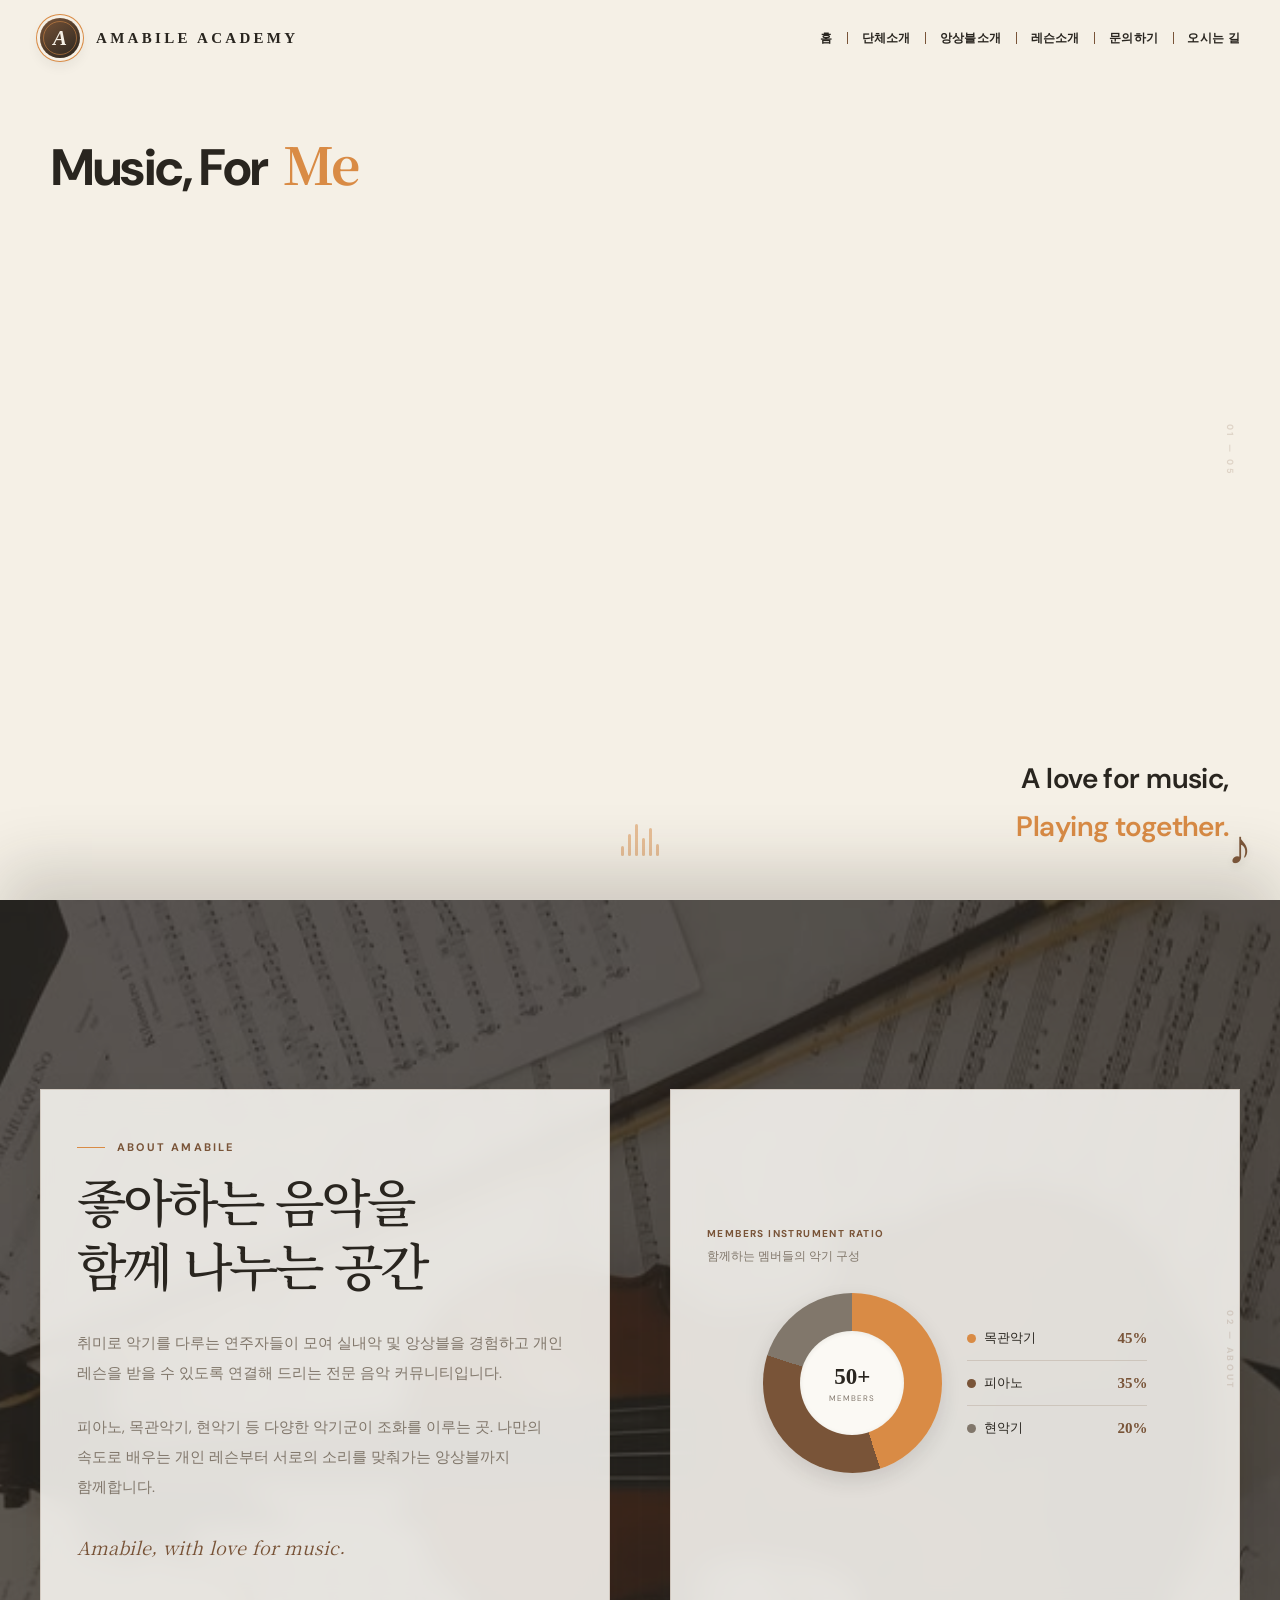
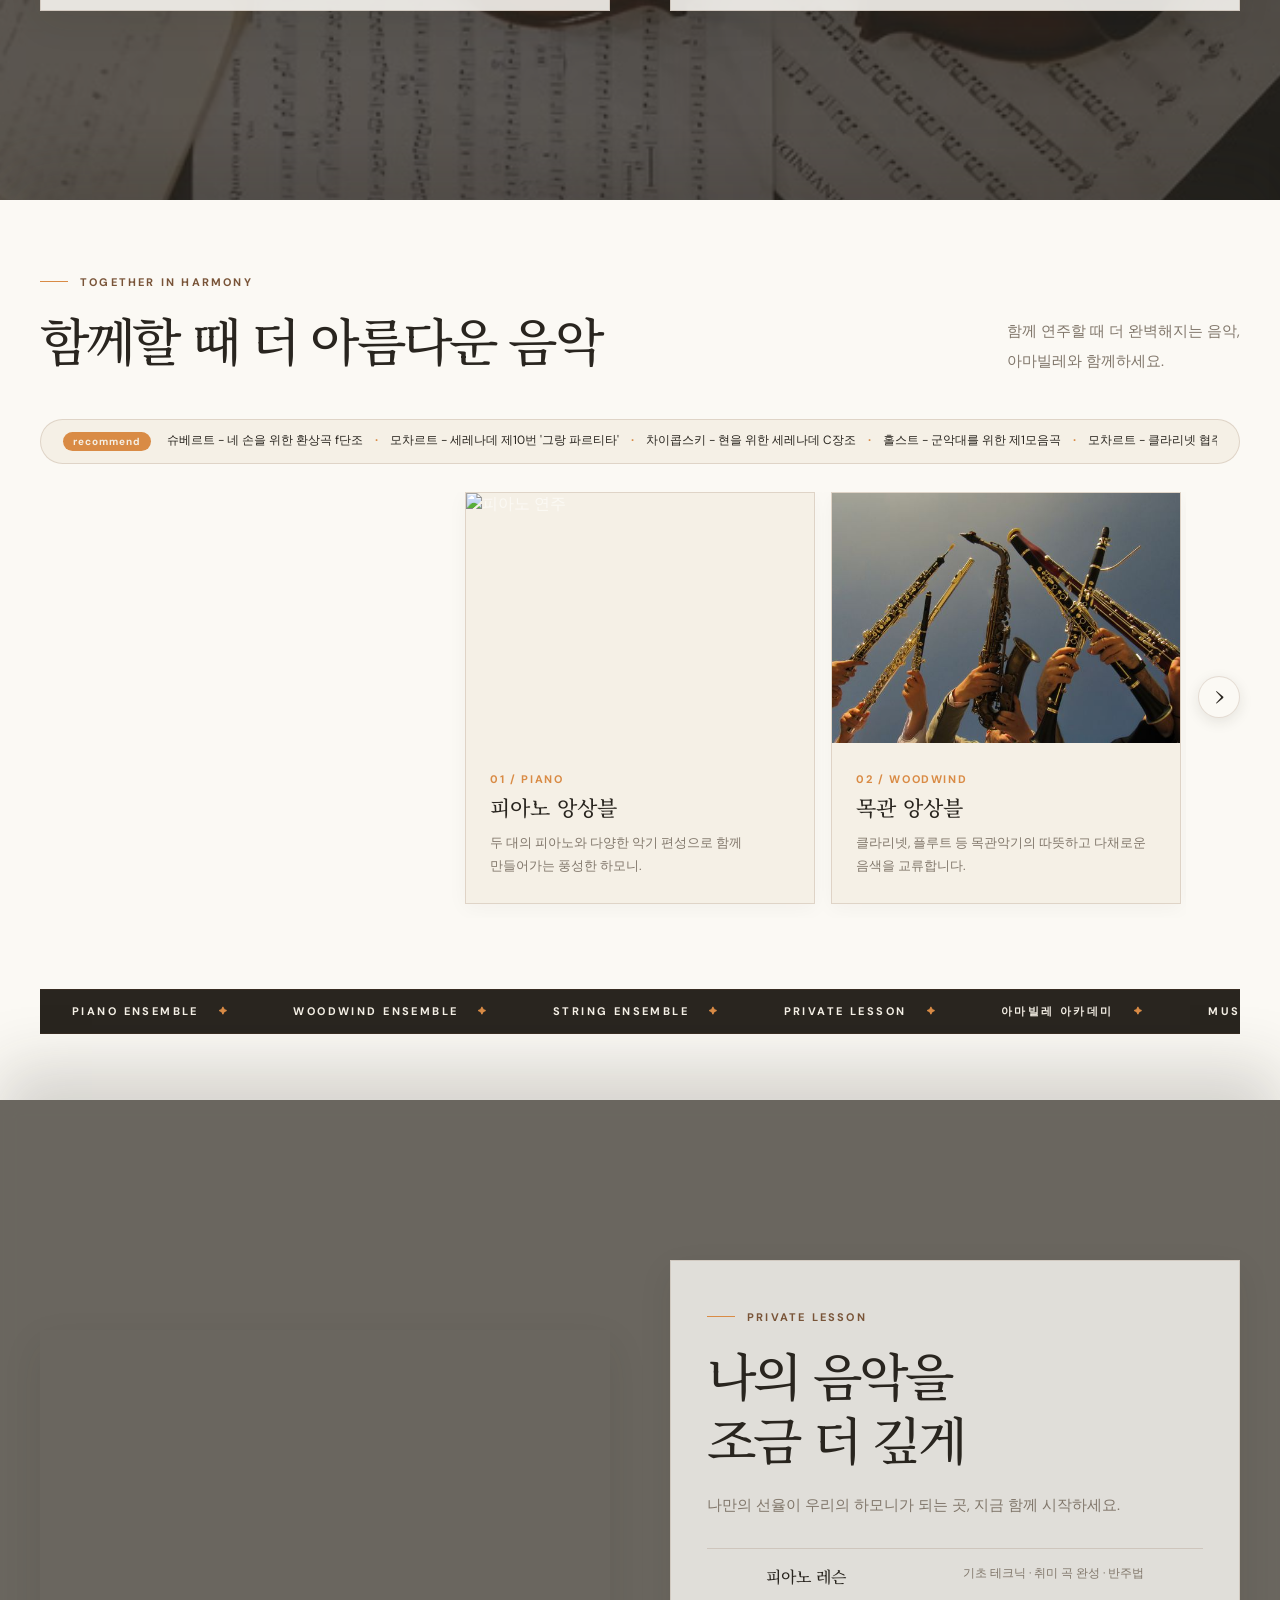
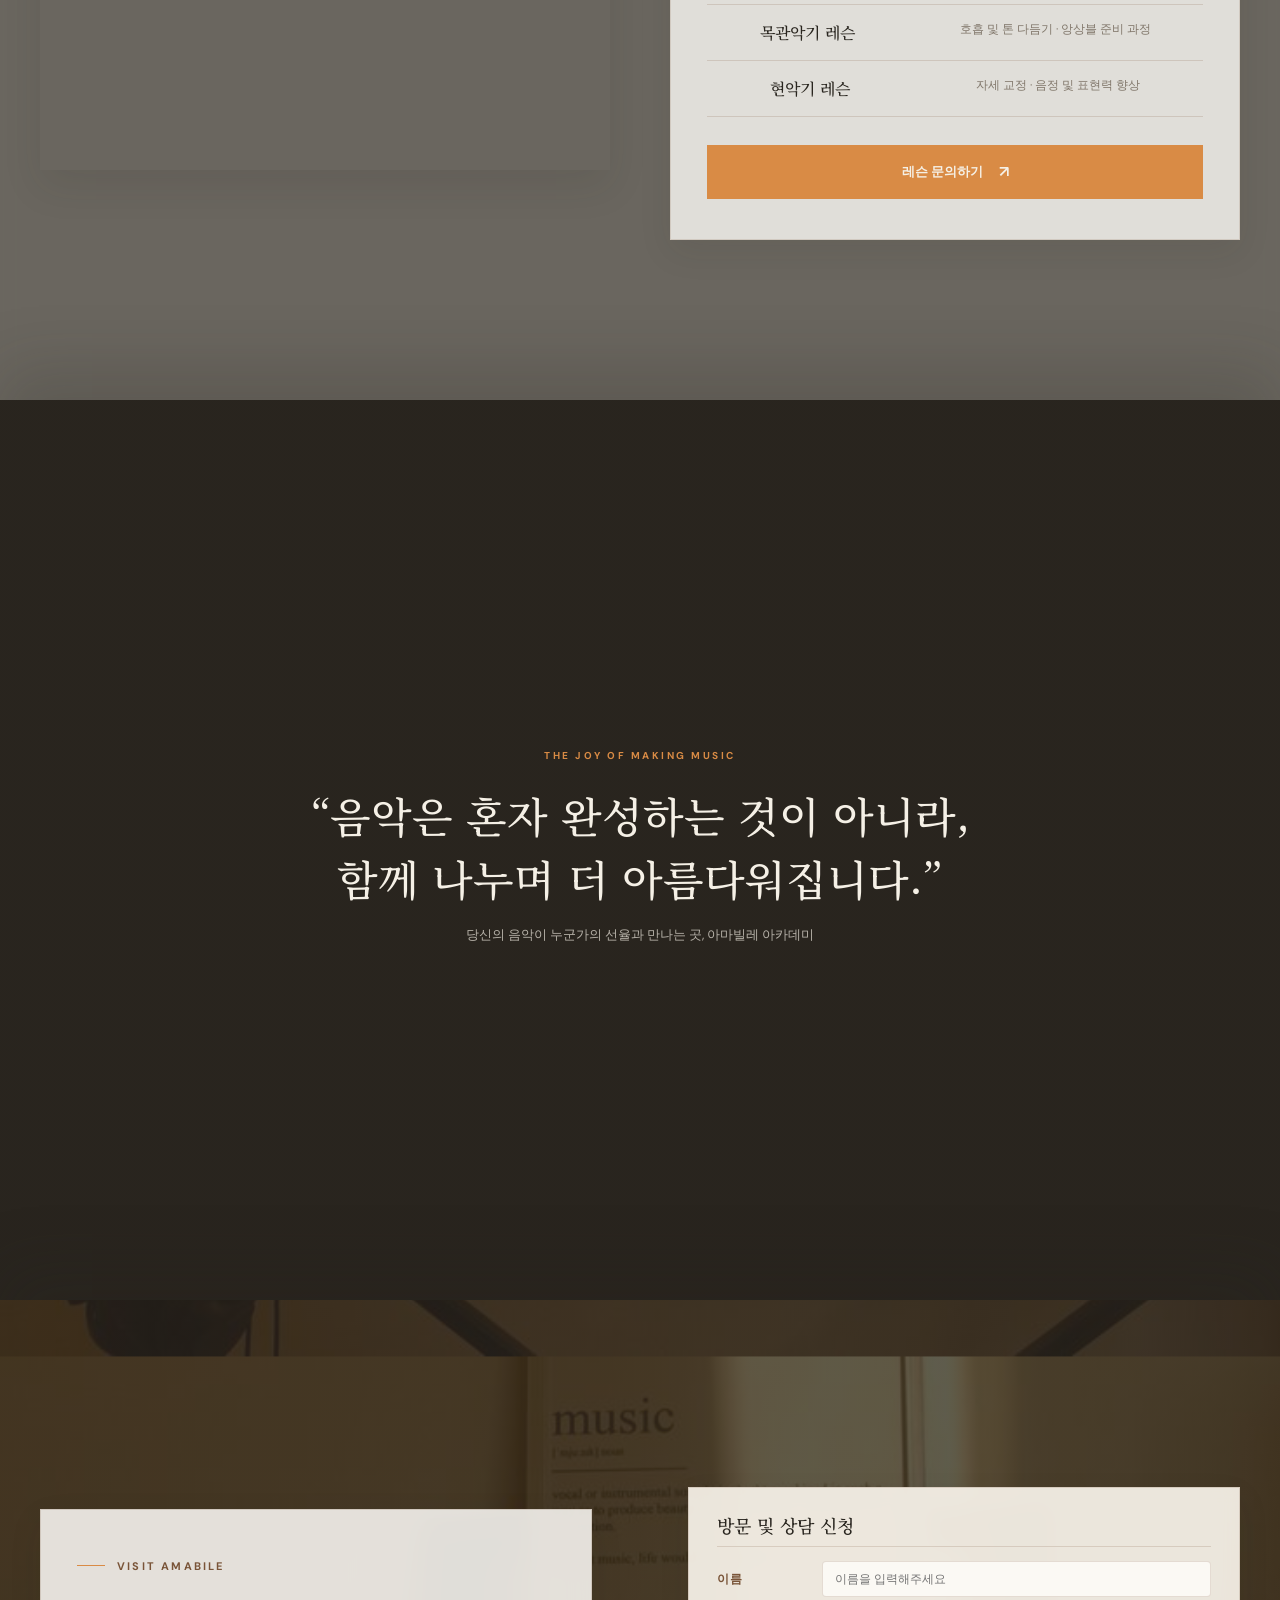
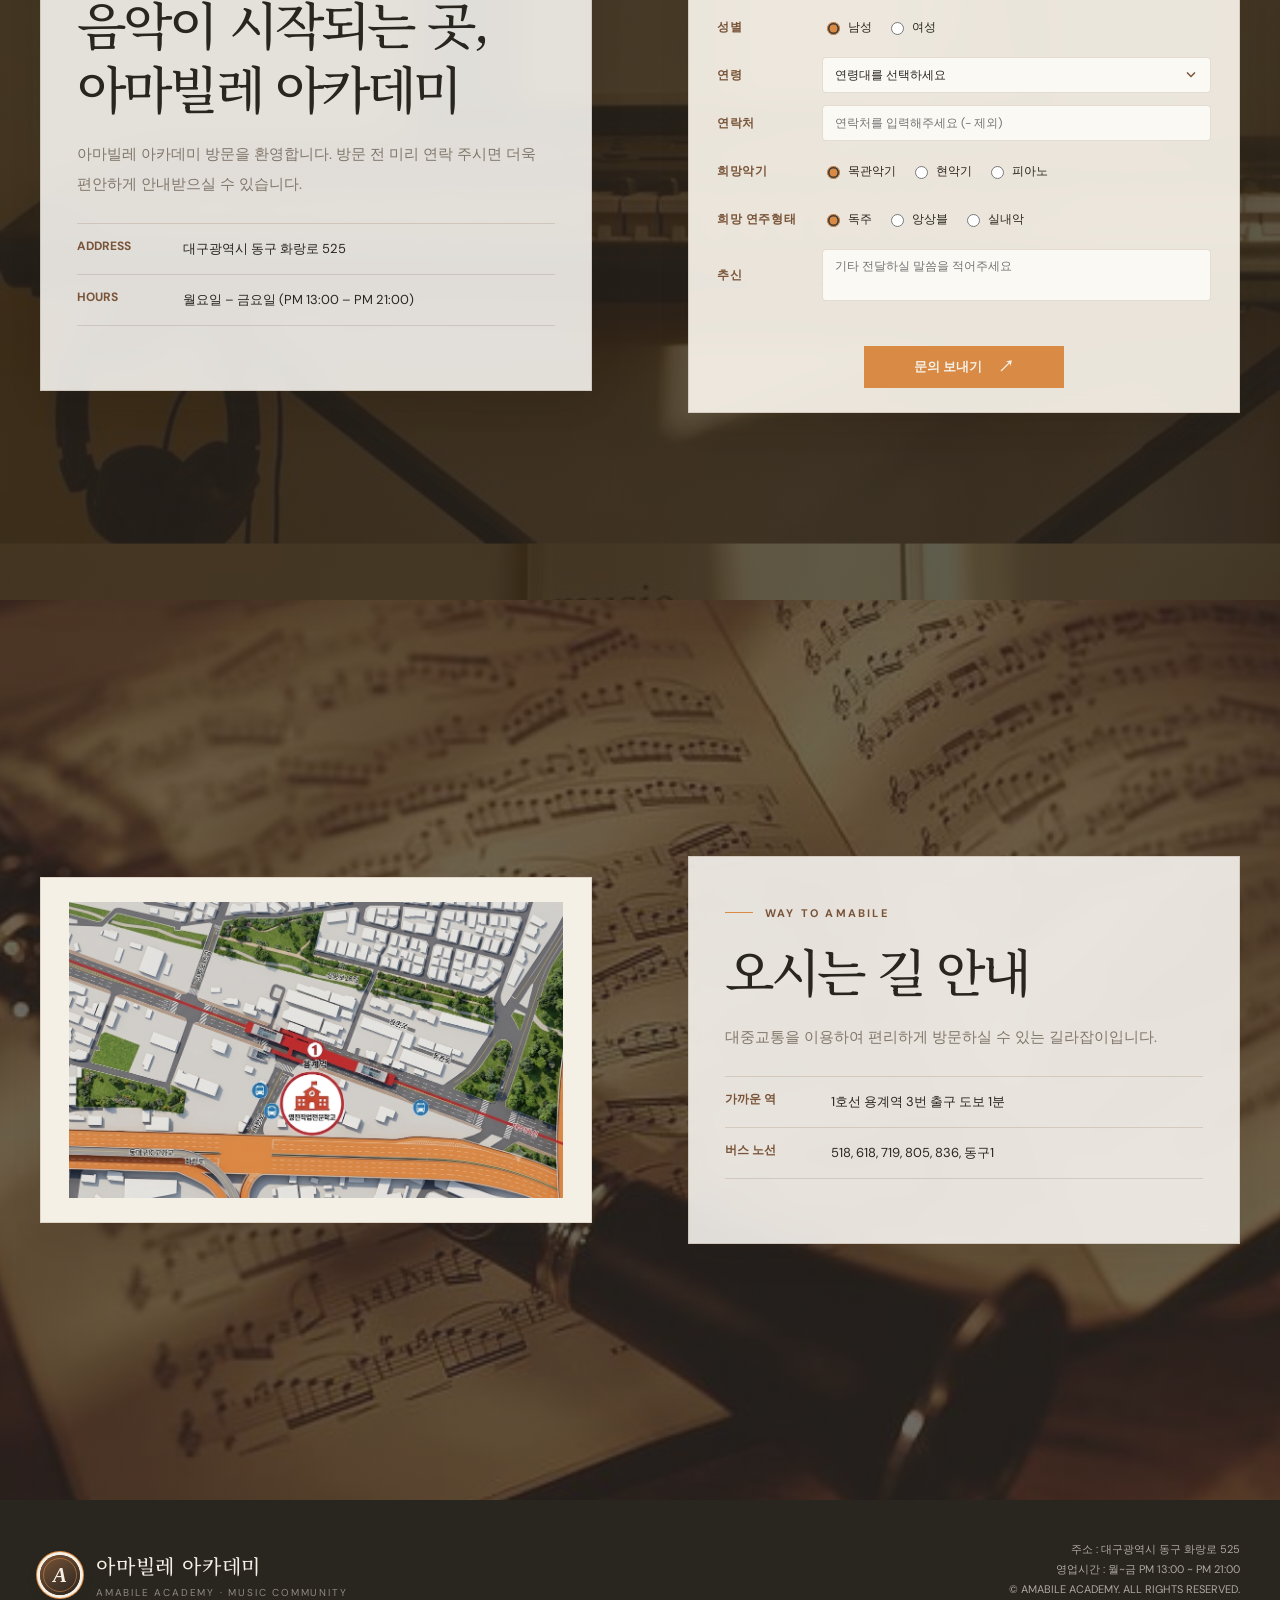
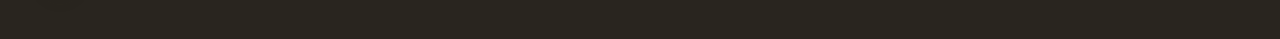
==== commit 99e05587: "1234" ====
--- a/index.html
+++ b/index.html
@@ -160,7 +160,7 @@
                 <h2 class="section-title">함께할 때 더 아름다운 음악</h2>
               </div>
               <p class="section-copy">
-                함께 연주할 때 더 완벽해지는 음악, 아마빌레와 함께하세요.
+                함께 연주할 때 더 완벽해지는 음악,<br />아마빌레와 함께하세요.
               </p>
             </div>
 
@@ -170,18 +170,42 @@
               data-aos-duration="500"
               data-aos-delay="80"
             >
-              <span class="ticker-badge">NOW REHEARSING</span>
-              <div class="ticker-track">
-                <span>모차르트 클라리넷 5중주 A장조 K.581</span>
-                <span class="ticker-dot">·</span>
-                <span>바흐 2대의 피아노를 위한 협주곡</span>
-                <span class="ticker-dot">·</span>
-                <span>포레 실내악 소품집 현악 4중주</span>
-                <span class="ticker-dot">·</span>
-              </div>
-            </div>
-
-            <div class="ensemble-carousel">
+              <span class="ticker-badge">recommend</span>
+              <div class="ticker-window">
+                <div class="ticker-track">
+                  <div class="ticker-group">
+                    <span>슈베르트 - 네 손을 위한 환상곡 f단조</span>
+                    <span class="ticker-dot">·</span>
+                    <span>모차르트 - 세레나데 제10번 '그랑 파르티타'</span>
+                    <span class="ticker-dot">·</span>
+                    <span>차이콥스키 - 현을 위한 세레나데 C장조</span>
+                    <span class="ticker-dot">·</span>
+                    <span>홀스트 - 군악대를 위한 제1모음곡</span>
+                    <span class="ticker-dot">·</span>
+                    <span>모차르트 - 클라리넷 협주곡 A장조 K.622</span>
+                    <span class="ticker-dot">·</span>
+                  </div>
+                  <div class="ticker-group" aria-hidden="true">
+                    <span>슈베르트 - 네 손을 위한 환상곡 f단조</span>
+                    <span class="ticker-dot">·</span>
+                    <span>모차르트 - 세레나데 제10번 '그랑 파르티타'</span>
+                    <span class="ticker-dot">·</span>
+                    <span>차이콥스키 - 현을 위한 세레나데 C장조</span>
+                    <span class="ticker-dot">·</span>
+                    <span>홀스트 - 군악대를 위한 제1모음곡</span>
+                    <span class="ticker-dot">·</span>
+                    <span>모차르트 - 클라리넷 협주곡 A장조 K.622</span>
+                    <span class="ticker-dot">·</span>
+                  </div>
+                </div>
+              </div>
+            </div>
+
+            <div
+              class="ensemble-carousel"
+              data-aos="zoom-in"
+              data-aos-duration="500"
+            >
               <div
                 class="swiper ensemble-grid rs-card-grid ensemble-swiper"
                 aria-label="앙상블 카드"
@@ -446,12 +470,13 @@
               data-aos-duration="1200"
             >
               <h3 class="form-title">방문 및 상담 신청</h3>
-              <form class="amabile-form" onsubmit="return false;">
+              <form class="amabile-form">
                 <div class="form-group">
                   <label for="visitor-name">이름</label>
                   <input
                     type="text"
                     id="visitor-name"
+                    name="name"
                     placeholder="이름을 입력해주세요"
                     required
                   />
@@ -472,7 +497,7 @@
 
                 <div class="form-group">
                   <label for="visitor-age">연령</label>
-                  <select id="visitor-age" required>
+                  <select id="visitor-age" name="age" required>
                     <option value="" disabled selected>
                       연령대를 선택하세요
                     </option>
@@ -488,6 +513,7 @@
                   <input
                     type="tel"
                     id="visitor-contact"
+                    name="contact"
                     placeholder="연락처를 입력해주세요 (- 제외)"
                     required
                   />
@@ -522,7 +548,7 @@
                     <label class="radio-label">
                       <input
                         type="radio"
-                        name="performance-type"
+                        name="performance_type"
                         value="독주"
                         checked
                       />
@@ -531,7 +557,7 @@
                     <label class="radio-label">
                       <input
                         type="radio"
-                        name="performance-type"
+                        name="performance_type"
                         value="앙상블"
                       />
                       앙상블
@@ -539,7 +565,7 @@
                     <label class="radio-label">
                       <input
                         type="radio"
-                        name="performance-type"
+                        name="performance_type"
                         value="실내악"
                       />
                       실내악
@@ -551,11 +577,13 @@
                   <label for="visitor-ps">추신</label>
                   <textarea
                     id="visitor-ps"
+                    name="message"
                     rows="2"
                     placeholder="기타 전달하실 말씀을 적어주세요"
                   ></textarea>
                 </div>
 
+                <p class="form-status" role="status" aria-live="polite"></p>
                 <div class="form-submit-wrap">
                   <button type="submit" class="button submit-btn">
                     문의 보내기 <span class="arrow">↗</span>
@@ -571,12 +599,12 @@
       <div class="pin-track" id="way-track">
         <section class="pinned-section way-guide">
           <div class="wrap way-grid">
-            <figure class="way-photo photo-figure">
+            <figure class="way-photo photo-figure" data-aos="zoom-in">
               <img src="images/way.jpg" alt="오시는 길 안내 이미지" />
               <figcaption class="sr-only">오시는 길 안내 이미지</figcaption>
             </figure>
 
-            <div class="way-content">
+            <div class="way-content location-text-box" data-aos="zoom-in">
               <span class="eyebrow">Way to Amabile</span>
               <h2 class="section-title">오시는 길 안내</h2>
               <p class="section-copy">
@@ -601,9 +629,12 @@
 
     <footer>
       <div class="wrap footer-inner">
-        <div>
-          <div class="footer-brand">아마빌레 아카데미</div>
-          <div class="footer-sub">AMABILE ACADEMY · MUSIC COMMUNITY</div>
+        <div class="footer-brand-lockup">
+          <span class="brand-mark" aria-hidden="true">A</span>
+          <div>
+            <div class="footer-brand">아마빌레 아카데미</div>
+            <div class="footer-sub">AMABILE ACADEMY · MUSIC COMMUNITY</div>
+          </div>
         </div>
         <div class="footer-right">
           주소 : 대구광역시 동구 화랑로 525<br />
@@ -614,6 +645,7 @@
     </footer>
     <script src="https://cdn.jsdelivr.net/npm/swiper@11/swiper-bundle.min.js"></script>
     <script src="https://unpkg.com/aos@2.3.1/dist/aos.js"></script>
+    <script src="https://cdn.jsdelivr.net/npm/@emailjs/browser@4/dist/email.min.js"></script>
     <script>
       new Swiper(".ensemble-swiper", {
         grabCursor: true,
@@ -648,6 +680,47 @@
         disable: () =>
           window.matchMedia("(prefers-reduced-motion: reduce)").matches,
       });
+
+      const emailForm = document.querySelector(".amabile-form");
+      const emailStatus = emailForm.querySelector(".form-status");
+      const emailSubmitButton = emailForm.querySelector(
+        'button[type="submit"]',
+      );
+
+      emailForm.addEventListener("submit", async (event) => {
+        event.preventDefault();
+        emailStatus.textContent = "문의 내용을 전송하고 있습니다.";
+        emailStatus.dataset.state = "sending";
+        emailSubmitButton.disabled = true;
+
+        try {
+          if (typeof emailjs === "undefined") {
+            throw new Error("EmailJS SDK failed to load.");
+          }
+
+          emailjs.init({ publicKey: "XGV2L7vh4zj_EUSEH" });
+          await emailjs.sendForm(
+            "service_iutdv06",
+            "template_h20dfsp",
+            emailForm,
+          );
+          emailStatus.textContent = "문의가 전송되었습니다. 감사합니다.";
+          emailStatus.dataset.state = "success";
+          emailForm.reset();
+        } catch (error) {
+          console.error("EmailJS request failed.", error);
+          const errorMessage =
+            error instanceof Error
+              ? error.message
+              : error && typeof error === "object" && "text" in error
+                ? String(error.text)
+                : String(error);
+          emailStatus.textContent = `문의 전송 실패: ${errorMessage}`;
+          emailStatus.dataset.state = "error";
+        } finally {
+          emailSubmitButton.disabled = false;
+        }
+      });
     </script>
   </body>
 </html>
--- a/style.css
+++ b/style.css
@@ -439,7 +439,7 @@
 2. ABOUT
 ════════════════════════════════════════════════ */
 .intro {
-  background: var(--ivory);
+  background: var(--charcoal-brown);
   width: 100%;
   align-items: center;
   position: relative;
@@ -449,19 +449,25 @@
 .intro::before {
   content: "";
   position: absolute;
-  inset: -18px;
+  inset: -8%;
   z-index: -2;
-  background: url("images/piano2.jpg") center / 100% auto no-repeat;
-  animation: kenBurnsDirect 16s infinite alternate ease-in-out;
-  filter: blur(7px);
-  transform: scale(1.04);
+  background: url("images/violin.jpg") center / cover no-repeat;
+  animation: introBackgroundZoom 16s infinite alternate ease-in-out;
 }
 .intro::after {
   content: "";
   position: absolute;
   inset: 0;
   z-index: -1;
-  background: rgba(245, 240, 230, 0.62);
+  background: rgba(41, 37, 31, 0.68);
+}
+@keyframes introBackgroundZoom {
+  from {
+    transform: scale(1.08);
+  }
+  to {
+    transform: scale(1.18);
+  }
 }
 .intro-grid {
   position: relative;
@@ -657,13 +663,30 @@
   letter-spacing: 0.1em;
   border-radius: 12px;
 }
+.ticker-window {
+  flex: 1;
+  min-width: 0;
+  overflow: hidden;
+}
 .ticker-track {
   display: flex;
+  width: max-content;
+  animation: ticker-scroll 36s linear infinite;
+}
+.ticker-group {
+  display: flex;
+  flex-shrink: 0;
   align-items: center;
   gap: 12px;
+  padding-right: 24px;
   font-size: 12px;
   color: var(--charcoal-brown);
   white-space: nowrap;
+}
+@keyframes ticker-scroll {
+  to {
+    transform: translateX(-50%);
+  }
 }
 .ticker-dot {
   color: var(--amber-orange);
@@ -956,7 +979,7 @@
 .lesson-bg-overlay {
   position: absolute;
   inset: 0;
-  background: rgba(245, 240, 230, 0.45);
+  background: rgba(41, 37, 31, 0.68);
   backdrop-filter: blur(10px);
 }
 .lesson-grid {
@@ -1253,6 +1276,19 @@
   justify-content: center;
   margin-top: 6px;
 }
+.form-status {
+  min-height: 1.2em;
+  margin: 0;
+  color: var(--muted);
+  font-size: 12px;
+  text-align: center;
+}
+.form-status[data-state="success"] {
+  color: var(--wood-brown);
+}
+.form-status[data-state="error"] {
+  color: #b23b32;
+}
 .submit-btn {
   width: 100%;
   max-width: 200px;
@@ -1273,9 +1309,23 @@
 7. WAY GUIDE
 ════════════════════════════════════════════════ */
 .way-guide {
-  background: var(--header-glass);
-  width: 100%;
-  align-items: center;
+  position: relative;
+  isolation: isolate;
+  background: var(--charcoal-brown);
+  width: 100%;
+  align-items: center;
+}
+.way-guide::before {
+  content: "";
+  position: absolute;
+  inset: -8%;
+  z-index: -1;
+  background-image:
+    linear-gradient(rgba(41, 37, 31, 0.68), rgba(41, 37, 31, 0.68)),
+    url("images/clarinet.jpg");
+  background-position: center;
+  background-size: cover;
+  background-repeat: no-repeat;
 }
 .way-grid {
   display: grid;
@@ -1317,6 +1367,11 @@
   justify-content: space-between;
   align-items: flex-end;
   gap: 30px;
+}
+.footer-brand-lockup {
+  display: flex;
+  align-items: center;
+  gap: 16px;
 }
 .footer-brand {
   font: 500 20px var(--serif);
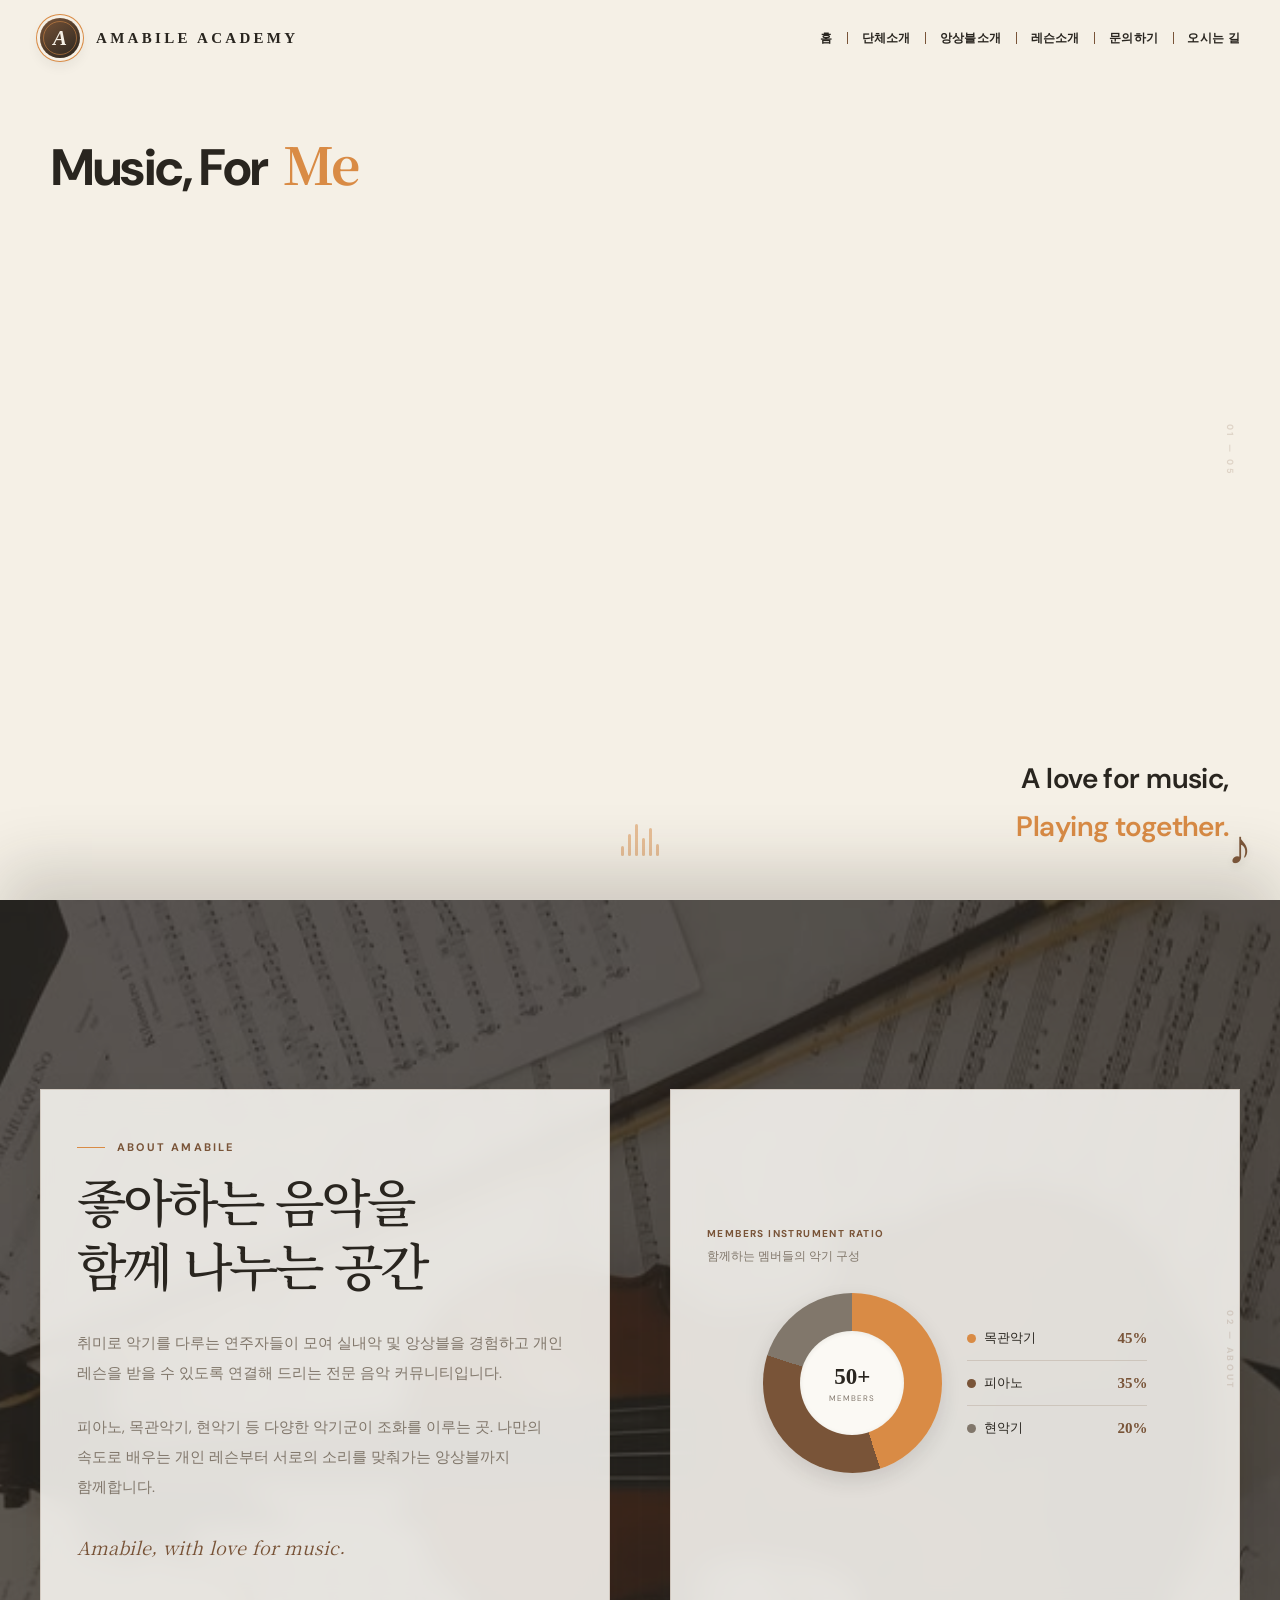
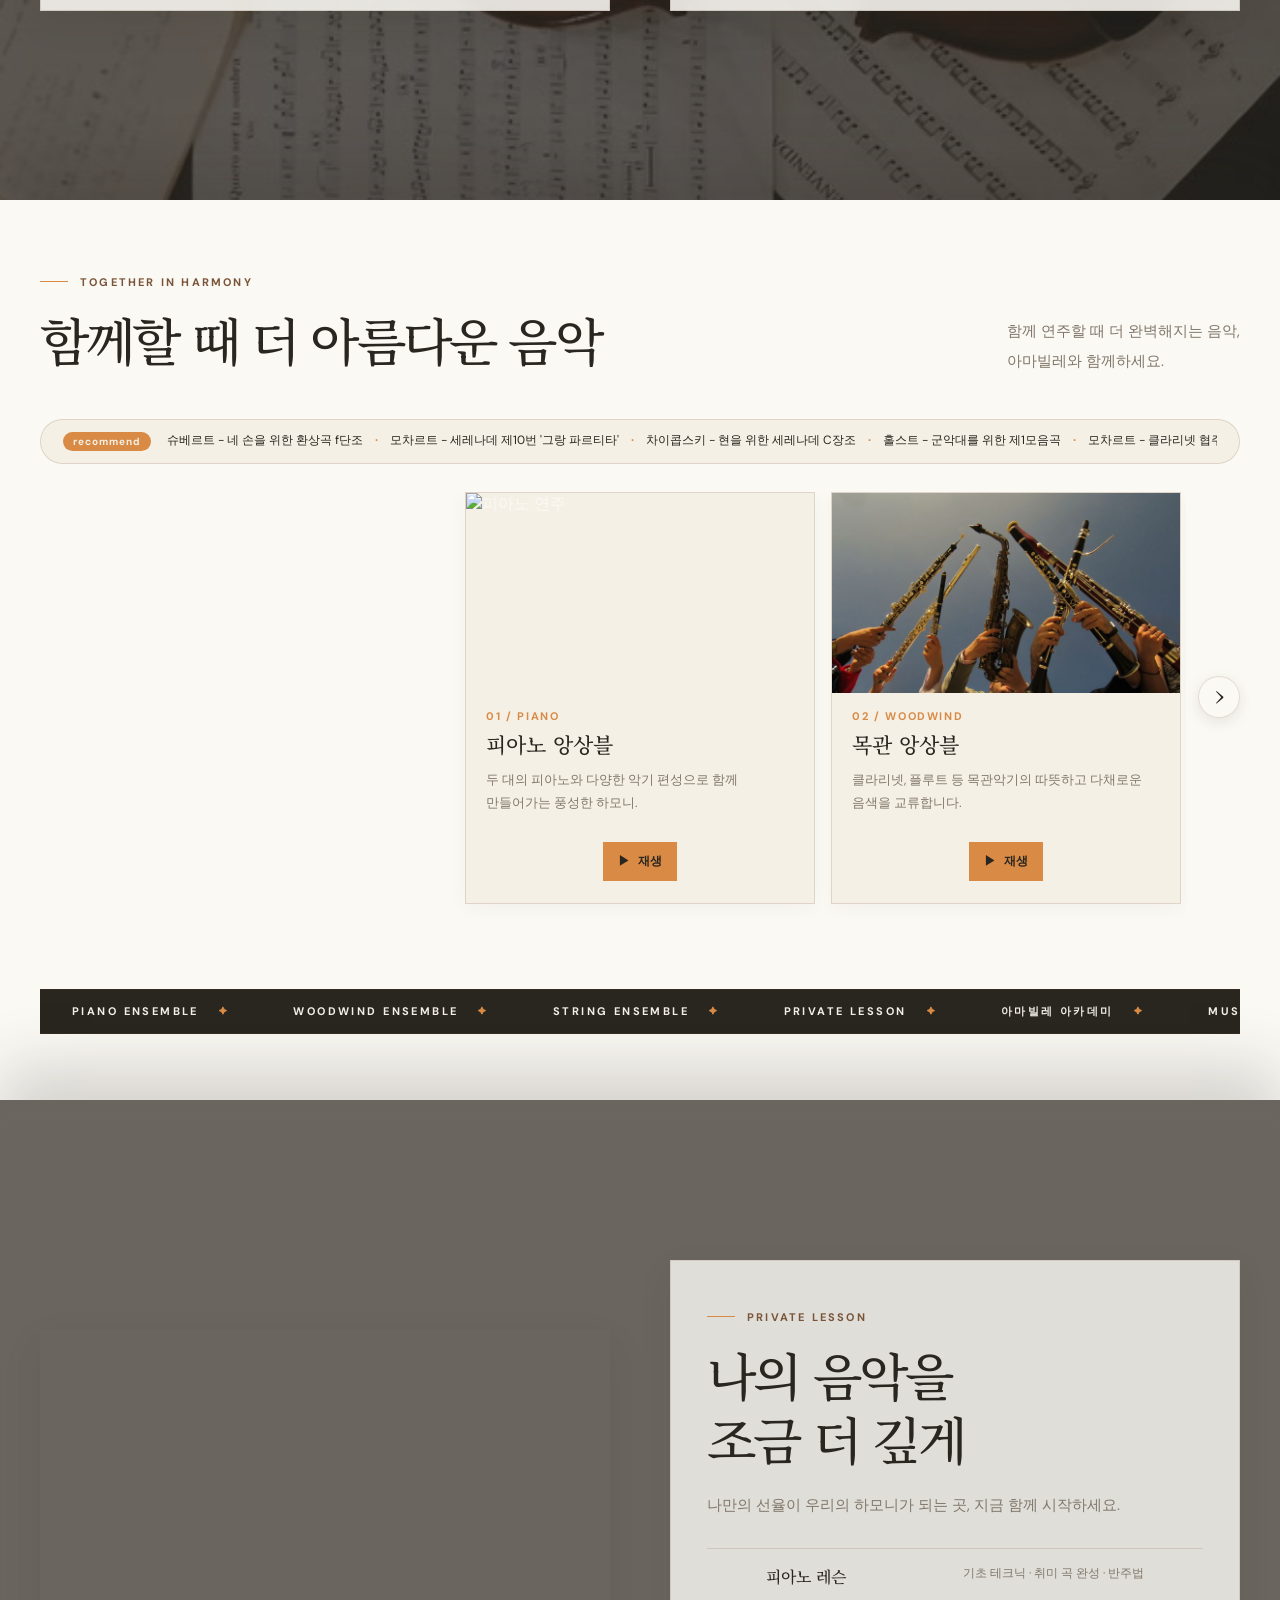
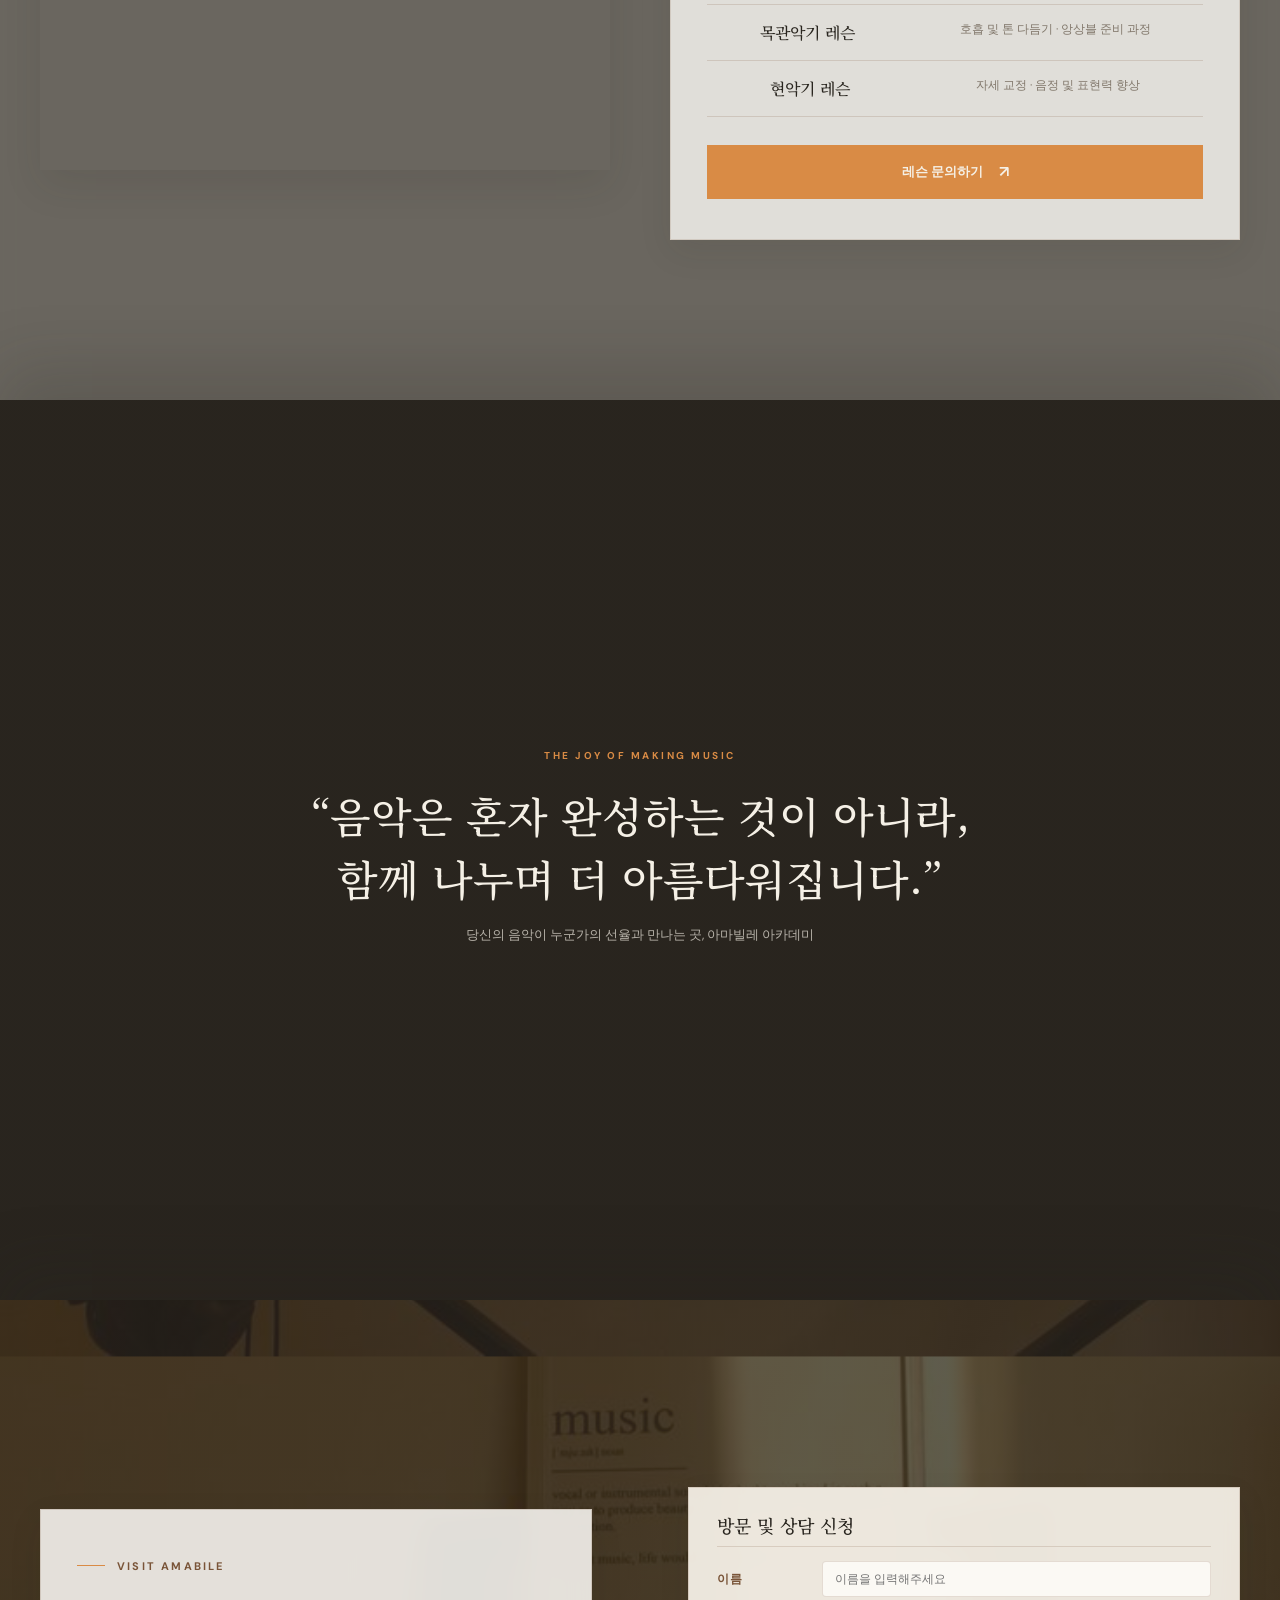
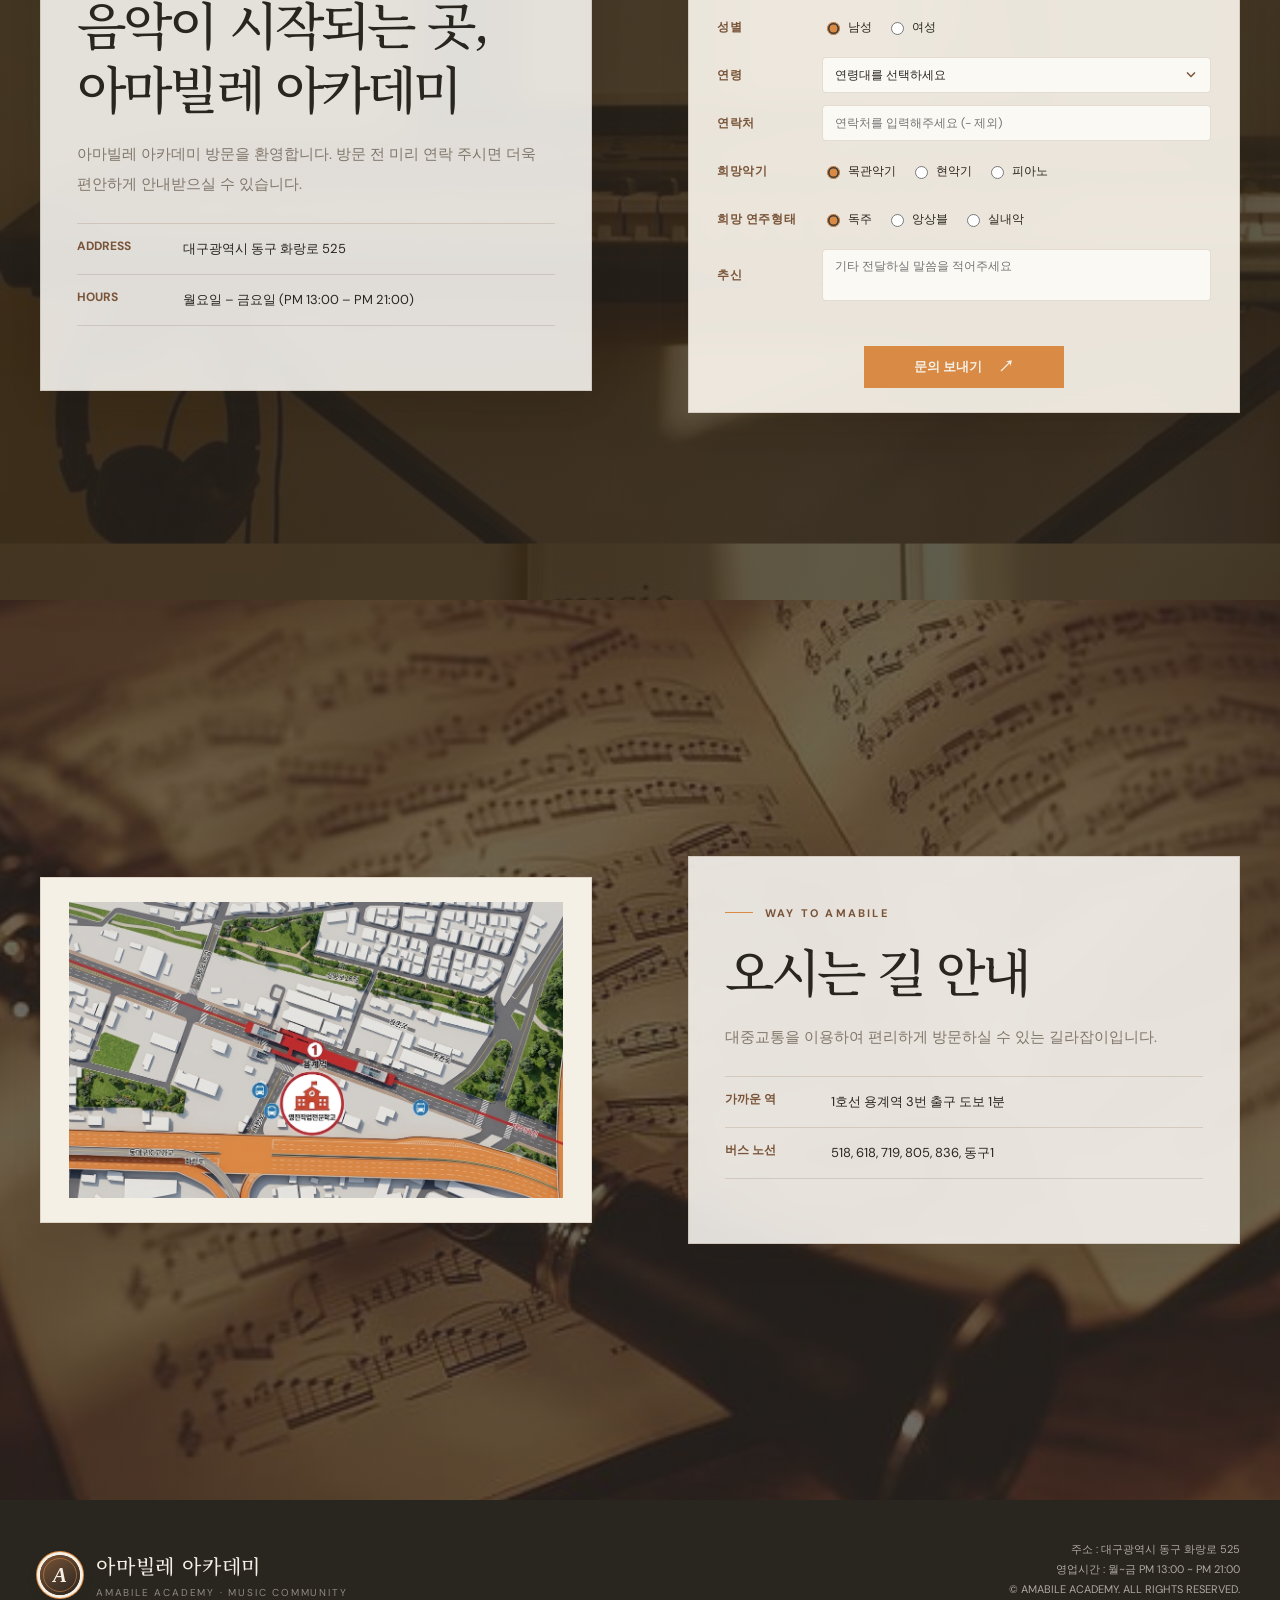
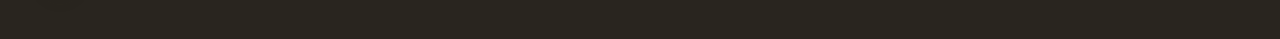
==== commit bdaf175a: "1234" ====
--- a/index.html
+++ b/index.html
@@ -216,6 +216,7 @@
                     data-aos="zoom-in"
                     data-aos-duration="500"
                     data-aos-delay="160"
+                    data-audio="audio/Schubert_ Fantasie in F minor - Lucas &amp; Arthur Jussen [UyjzqPPXDcw].mp3"
                   >
                     <figure class="photo-figure card-photo rs-card-photo">
                       <img
@@ -231,6 +232,15 @@
                         두 대의 피아노와 다양한 악기 편성으로 함께 만들어가는
                         풍성한 하모니.
                       </p>
+                      <button
+                        class="card-audio-toggle swiper-no-swiping"
+                        type="button"
+                        aria-label="피아노 앙상블 음악 재생"
+                        aria-pressed="false"
+                      >
+                        <span aria-hidden="true">▶</span>
+                        <span class="card-audio-label">재생</span>
+                      </button>
                     </div>
                   </article>
 
@@ -239,6 +249,7 @@
                     data-aos="zoom-in"
                     data-aos-duration="500"
                     data-aos-delay="240"
+                    data-audio="audio/Mozart, Finale Molto allegro from Serenade No 10 for 13 Winds in B-flat major (Gran Partita K. 361). [5QXmR0FOiow].mp3"
                   >
                     <figure class="photo-figure card-photo rs-card-photo">
                       <img src="images/woodwind.jpg" alt="목관악기 연주" />
@@ -251,6 +262,15 @@
                         클라리넷, 플루트 등 목관악기의 따뜻하고 다채로운 음색을
                         교류합니다.
                       </p>
+                      <button
+                        class="card-audio-toggle swiper-no-swiping"
+                        type="button"
+                        aria-label="목관 앙상블 음악 재생"
+                        aria-pressed="false"
+                      >
+                        <span aria-hidden="true">▶</span>
+                        <span class="card-audio-label">재생</span>
+                      </button>
                     </div>
                   </article>
 
@@ -259,6 +279,7 @@
                     data-aos="zoom-in"
                     data-aos-duration="500"
                     data-aos-delay="320"
+                    data-audio="audio/Tchaikovsky - Serenade for Strings in C Major, Op.48 (Valse) [ZSGKRfEUqVk].mp3"
                   >
                     <figure class="photo-figure card-photo rs-card-photo">
                       <img
@@ -274,6 +295,15 @@
                         바이올린, 첼로 등 현악기의 섬세한 선율이 만나 완성하는
                         실내악의 감동.
                       </p>
+                      <button
+                        class="card-audio-toggle swiper-no-swiping"
+                        type="button"
+                        aria-label="현악합주 음악 재생"
+                        aria-pressed="false"
+                      >
+                        <span aria-hidden="true">▶</span>
+                        <span class="card-audio-label">재생</span>
+                      </button>
                     </div>
                   </article>
 
@@ -282,6 +312,7 @@
                     data-aos="zoom-in"
                     data-aos-duration="500"
                     data-aos-delay="400"
+                    data-audio="audio/First Suite for Military Band in E-Flat Major, Op. 28 No. 1, H. 105_ I. Chaconne [rCIVXEEuMqM].mp3"
                   >
                     <figure class="photo-figure card-photo rs-card-photo">
                       <img src="images/wind.jpg" alt="관악합주 연주" />
@@ -291,6 +322,15 @@
                       <span class="card-index">04 / WIND ENSEMBLE</span>
                       <h3>관악합주</h3>
                       <p>관악기의 조화로 만드는 풍성한 울림.</p>
+                      <button
+                        class="card-audio-toggle swiper-no-swiping"
+                        type="button"
+                        aria-label="관악합주 음악 재생"
+                        aria-pressed="false"
+                      >
+                        <span aria-hidden="true">▶</span>
+                        <span class="card-audio-label">재생</span>
+                      </button>
                     </div>
                   </article>
 
@@ -299,15 +339,25 @@
                     data-aos="zoom-in"
                     data-aos-duration="500"
                     data-aos-delay="480"
+                    data-audio="audio/Clarinet Concerto in A Major, K. 622_ I. Allegro [Wj7FY3oKkmY].mp3"
                   >
                     <figure class="photo-figure card-photo rs-card-photo">
-                      <img src="images/piano.jpg" alt="독주 연주" />
+                      <img src="images/concerto.jpg" alt="독주 연주" />
                       <figcaption class="sr-only">독주 연주</figcaption>
                     </figure>
                     <div class="card-info rs-card-info">
                       <span class="card-index">05 / SOLO</span>
                       <h3>독주</h3>
                       <p>홀로 완성하는 나만의 선율.</p>
+                      <button
+                        class="card-audio-toggle swiper-no-swiping"
+                        type="button"
+                        aria-label="독주 음악 재생"
+                        aria-pressed="false"
+                      >
+                        <span aria-hidden="true">▶</span>
+                        <span class="card-audio-label">재생</span>
+                      </button>
                     </div>
                   </article>
                 </div>
@@ -652,6 +702,7 @@
         centeredSlides: true,
         slidesPerView: "auto",
         freeMode: true,
+        noSwiping: true,
         spaceBetween: 24,
         breakpoints: {
           851: {
@@ -669,6 +720,77 @@
           prevEl: ".ensemble-prev",
           nextEl: ".ensemble-next",
         },
+      });
+
+      const ensemblePlayer = new Audio();
+      const ensembleCards = document.querySelectorAll(".ensemble-card");
+      let activeAudioCard = null;
+
+      function setAudioButtonState(card, isPlaying) {
+        const button = card.querySelector(".card-audio-toggle");
+        const label = button.querySelector(".card-audio-label");
+        const action = isPlaying ? "정지" : "재생";
+
+        label.textContent = action;
+        button.setAttribute("aria-pressed", String(isPlaying));
+        button.setAttribute(
+          "aria-label",
+          `${card.querySelector("h3").textContent} 음악 ${action}`,
+        );
+      }
+
+      function playEnsembleCard(card) {
+        if (activeAudioCard !== card) {
+          ensemblePlayer.pause();
+          if (activeAudioCard) {
+            setAudioButtonState(activeAudioCard, false);
+          }
+          activeAudioCard = card;
+          ensemblePlayer.src = card.dataset.audio;
+        }
+
+        ensemblePlayer
+          .play()
+          .then(() => {
+            if (activeAudioCard === card) {
+              setAudioButtonState(card, true);
+            }
+          })
+          .catch((error) => {
+            console.error("Could not play ensemble audio.", error);
+            if (activeAudioCard === card) {
+              setAudioButtonState(card, false);
+              const button = card.querySelector(".card-audio-toggle");
+              button.querySelector(".card-audio-label").textContent =
+                "재생 오류";
+              button.setAttribute(
+                "aria-label",
+                `${card.querySelector("h3").textContent} 음악 재생 실패. 다시 시도`,
+              );
+            }
+          });
+      }
+
+      ensembleCards.forEach((card) => {
+        card.addEventListener("click", (event) => {
+          if (event.target.closest(".card-audio-toggle")) {
+            if (activeAudioCard === card && !ensemblePlayer.paused) {
+              ensemblePlayer.pause();
+              setAudioButtonState(card, false);
+            } else {
+              playEnsembleCard(card);
+            }
+            return;
+          }
+
+          playEnsembleCard(card);
+        });
+      });
+
+      ensemblePlayer.addEventListener("ended", () => {
+        if (activeAudioCard) {
+          setAudioButtonState(activeAudioCard, false);
+        }
       });
 
       AOS.init({
--- a/style.css
+++ b/style.css
@@ -841,6 +841,7 @@
   box-shadow: 0 16px 32px var(--brown-shadow-10);
 }
 .ensemble-card .rs-card-photo {
+  height: 200px;
   transition: height 0.5s ease;
 }
 .ensemble-card:hover .rs-card-photo {
@@ -866,8 +867,16 @@
   opacity: 1;
 }
 .ensemble-card .rs-card-info {
-  position: relative;
+  position: absolute;
+  right: 0;
+  bottom: 0;
+  left: 0;
   z-index: 2;
+  display: flex;
+  flex-direction: column;
+  height: 208px;
+  box-sizing: border-box;
+  padding: 14px 20px 10px;
   transition: color 0.4s ease;
 }
 .ensemble-card:hover .rs-card-info h3,
@@ -876,6 +885,35 @@
 }
 .ensemble-card:hover .rs-card-info .card-index {
   color: #ffd09b;
+}
+.card-audio-toggle {
+  display: inline-flex;
+  align-items: center;
+  gap: 8px;
+  margin: auto auto 12px;
+  padding: 10px 14px;
+  border: 1px solid var(--amber-orange);
+  background: var(--amber-orange);
+  color: var(--charcoal-brown);
+  font: 600 12px var(--sans);
+  cursor: pointer;
+  transition:
+    background 0.25s ease,
+    color 0.25s ease,
+    transform 0.25s ease;
+}
+.card-audio-toggle:hover {
+  background: var(--ivory);
+  transform: translateY(-2px);
+}
+.card-audio-toggle[aria-pressed="true"] {
+  border-color: var(--charcoal-brown);
+  background: var(--charcoal-brown);
+  color: var(--ivory);
+}
+.card-audio-toggle[aria-pressed="true"]:hover {
+  border-color: var(--wood-brown);
+  background: var(--wood-brown);
 }
 .ensemble-card::before {
   content: "♪";
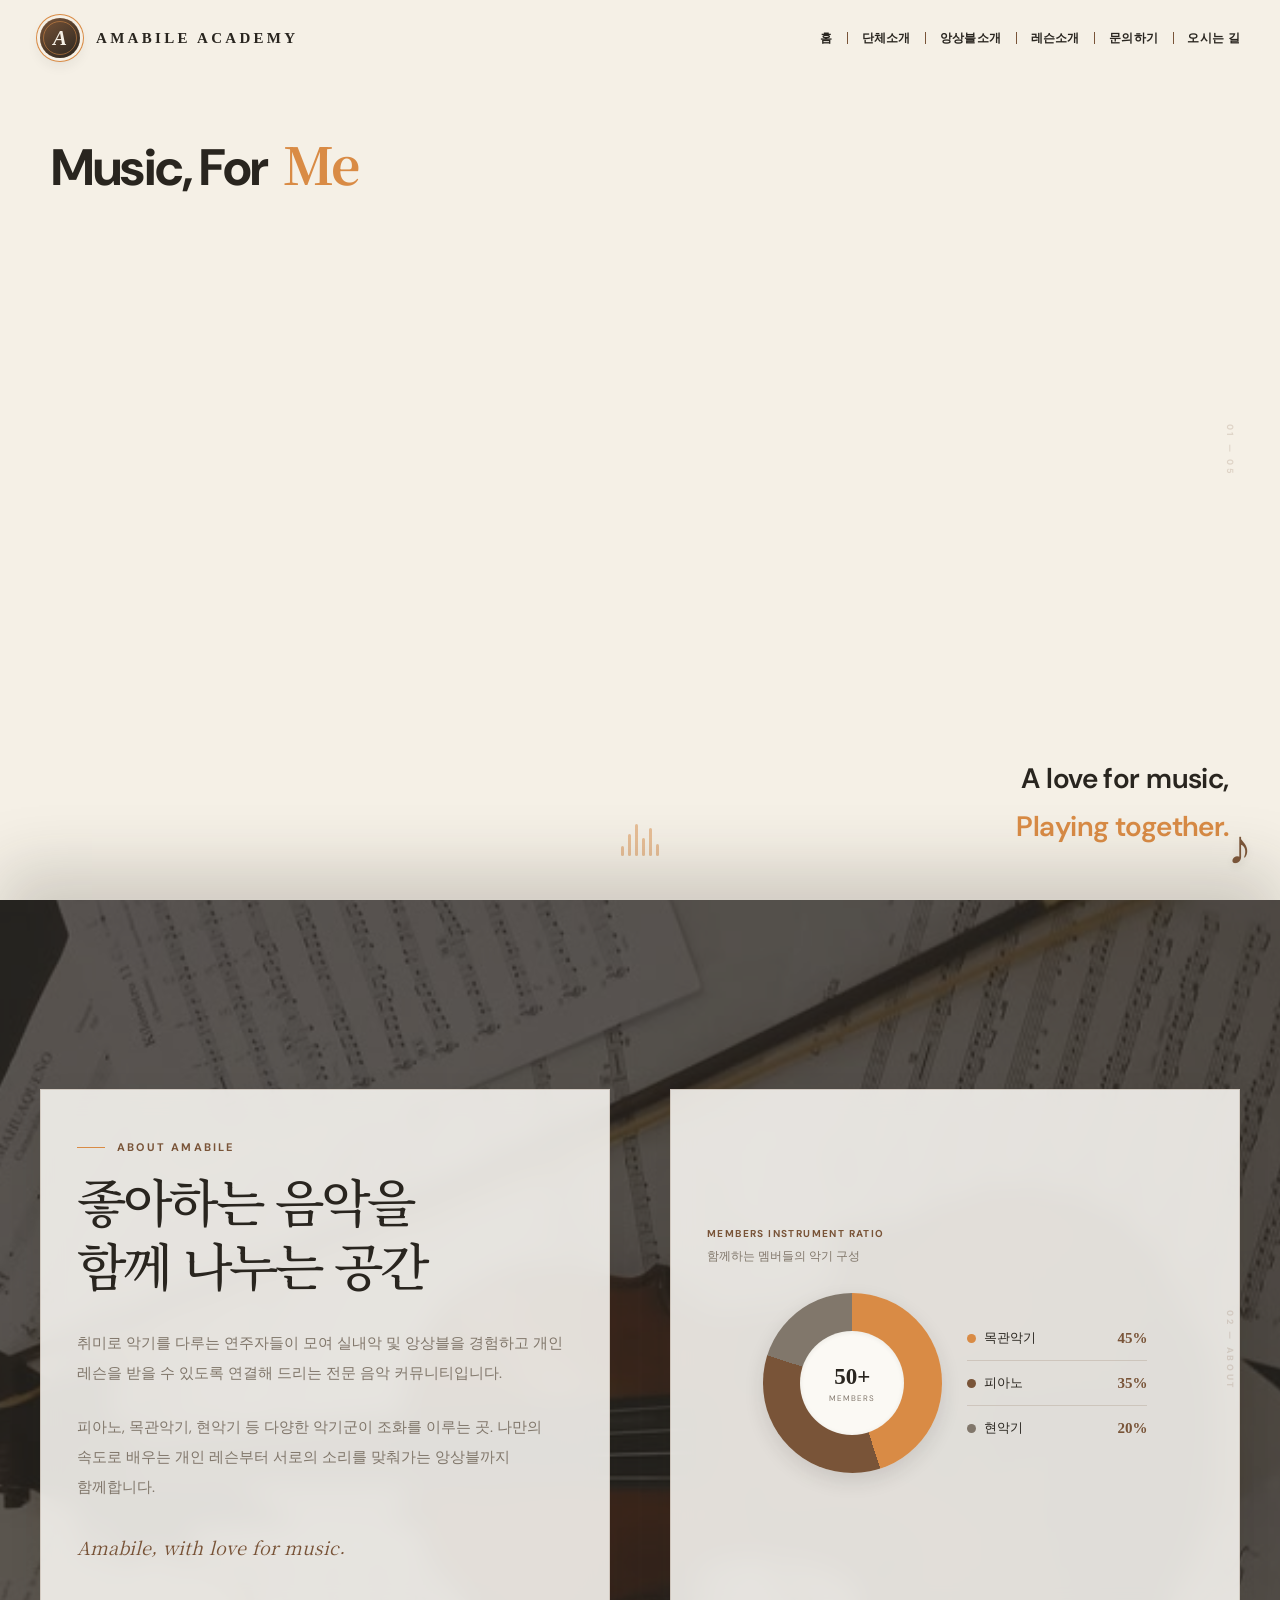
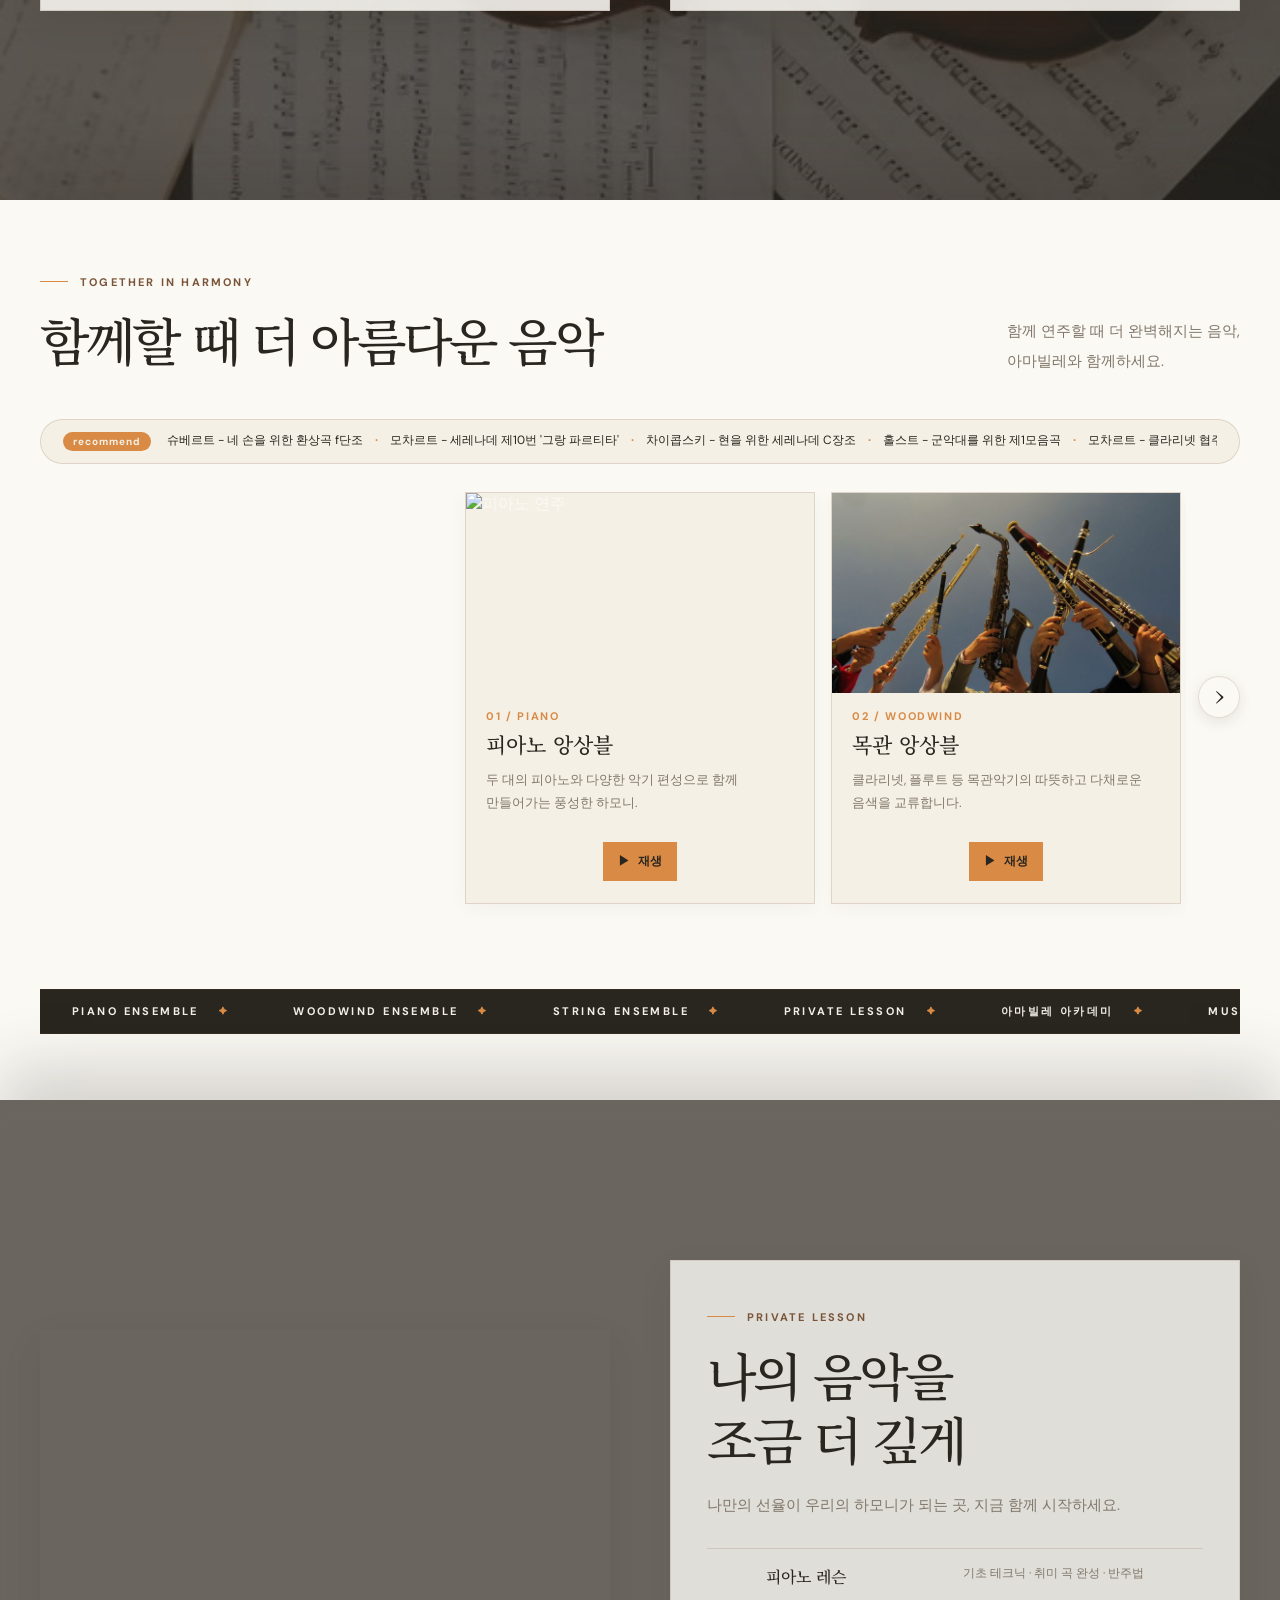
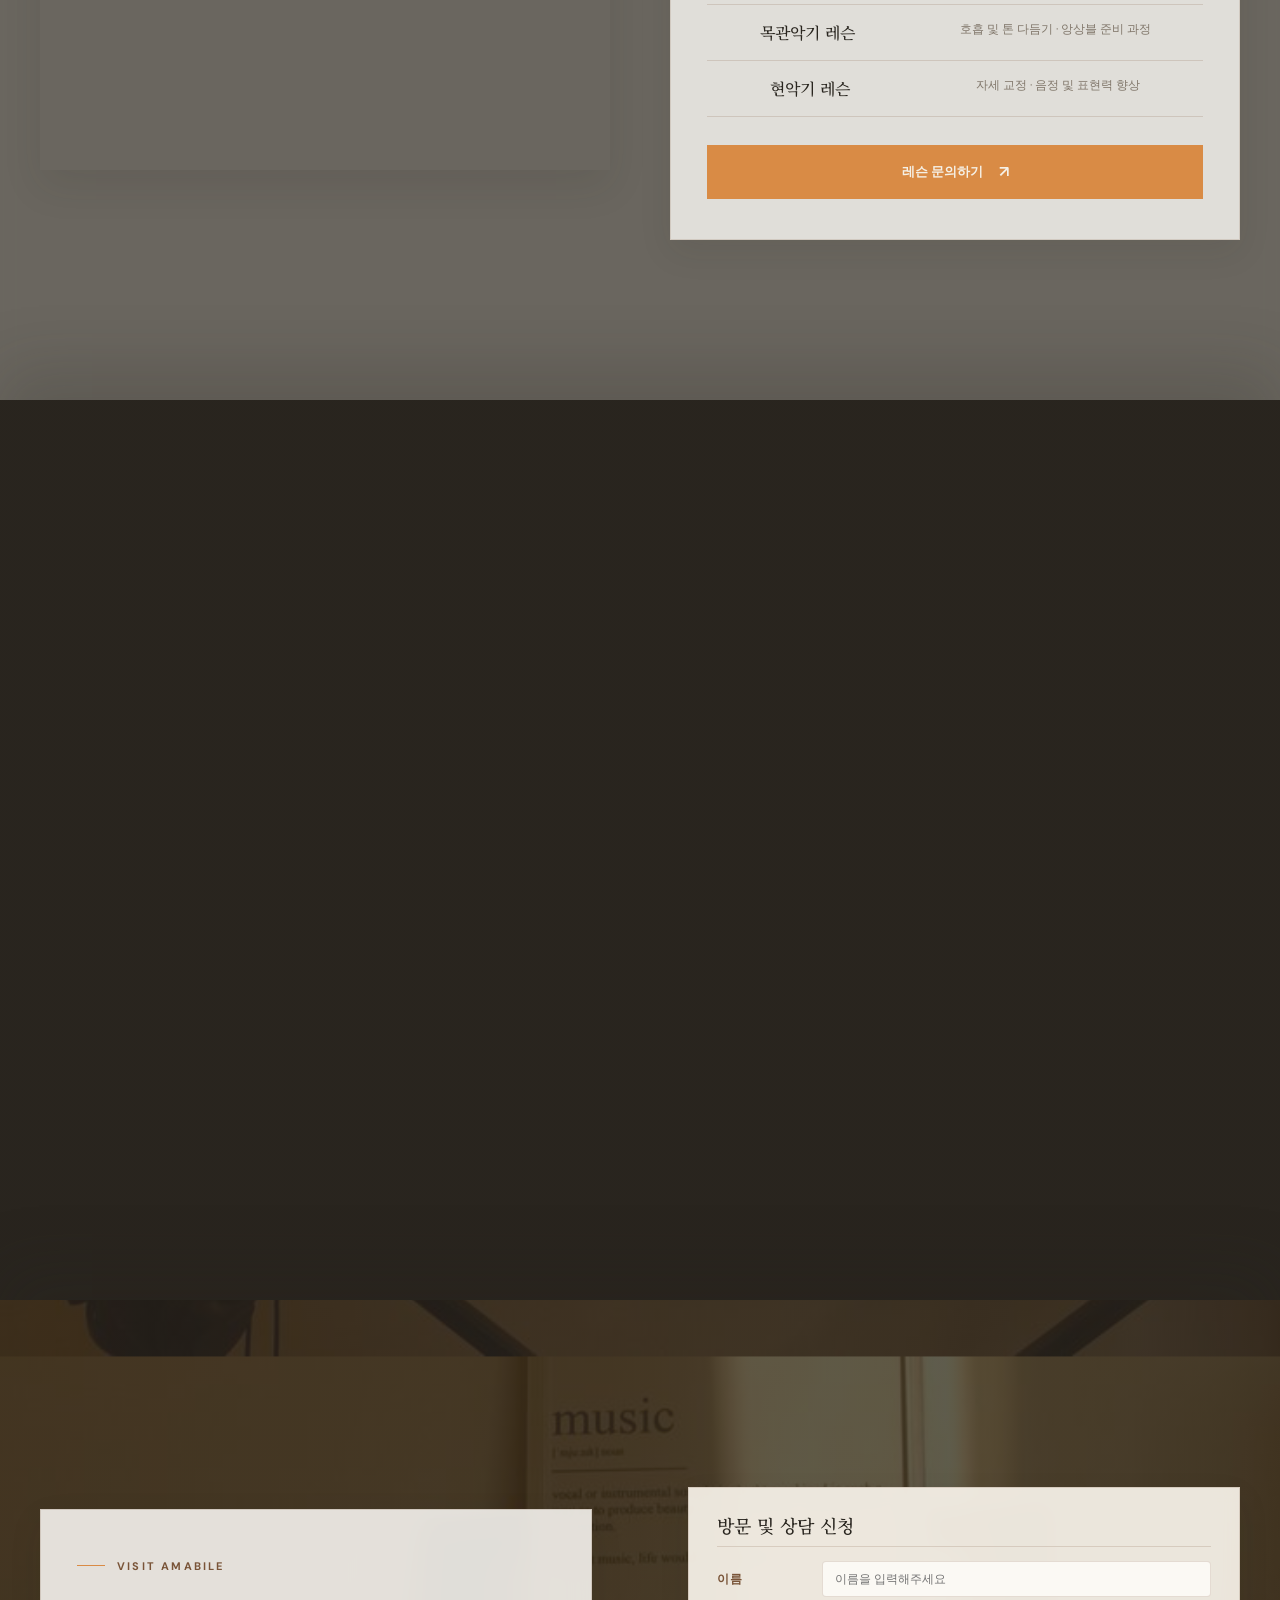
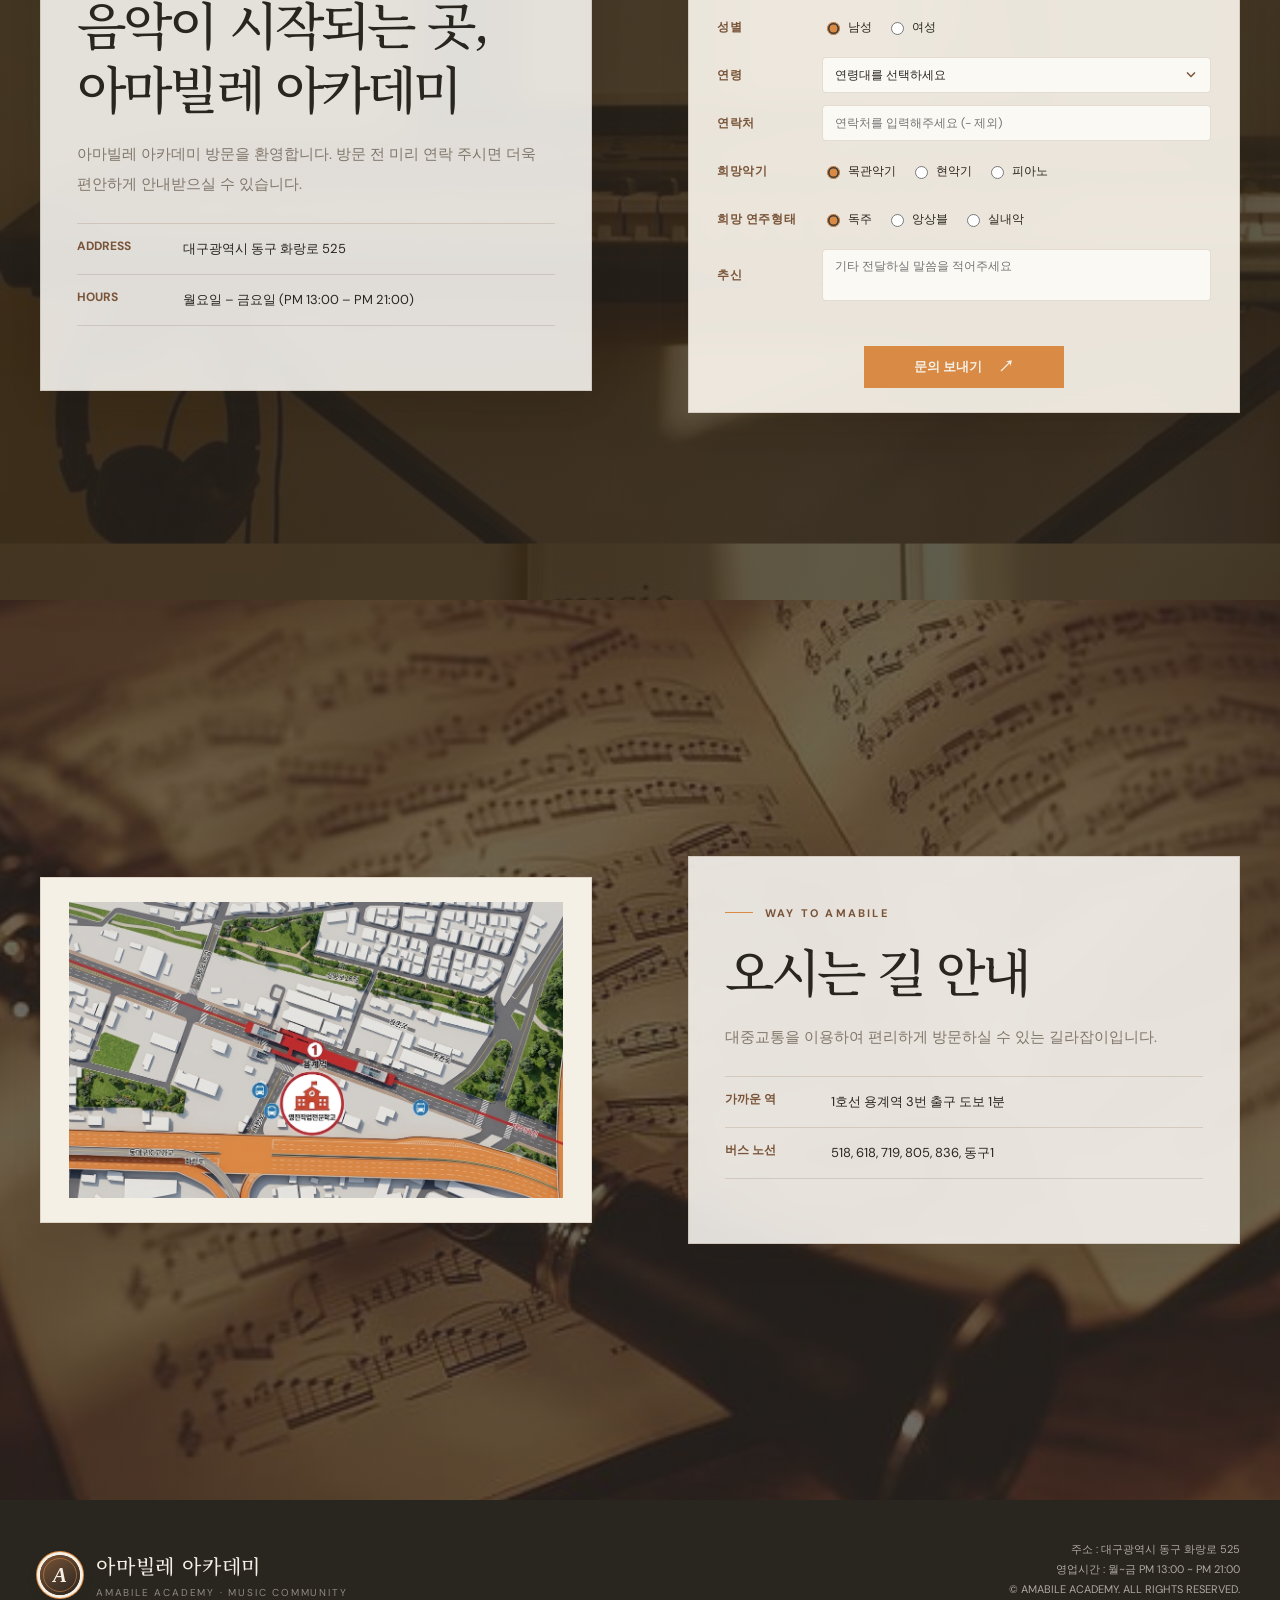
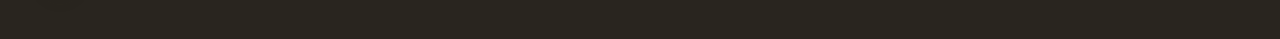
==== commit c0f58cd7: "2134" ====
--- a/index.html
+++ b/index.html
@@ -696,153 +696,6 @@
     <script src="https://cdn.jsdelivr.net/npm/swiper@11/swiper-bundle.min.js"></script>
     <script src="https://unpkg.com/aos@2.3.1/dist/aos.js"></script>
     <script src="https://cdn.jsdelivr.net/npm/@emailjs/browser@4/dist/email.min.js"></script>
-    <script>
-      new Swiper(".ensemble-swiper", {
-        grabCursor: true,
-        centeredSlides: true,
-        slidesPerView: "auto",
-        freeMode: true,
-        noSwiping: true,
-        spaceBetween: 24,
-        breakpoints: {
-          851: {
-            spaceBetween: 14,
-          },
-          1025: {
-            spaceBetween: 16,
-          },
-        },
-        pagination: {
-          el: ".ensemble-pagination",
-          clickable: true,
-        },
-        navigation: {
-          prevEl: ".ensemble-prev",
-          nextEl: ".ensemble-next",
-        },
-      });
-
-      const ensemblePlayer = new Audio();
-      const ensembleCards = document.querySelectorAll(".ensemble-card");
-      let activeAudioCard = null;
-
-      function setAudioButtonState(card, isPlaying) {
-        const button = card.querySelector(".card-audio-toggle");
-        const label = button.querySelector(".card-audio-label");
-        const action = isPlaying ? "정지" : "재생";
-
-        label.textContent = action;
-        button.setAttribute("aria-pressed", String(isPlaying));
-        button.setAttribute(
-          "aria-label",
-          `${card.querySelector("h3").textContent} 음악 ${action}`,
-        );
-      }
-
-      function playEnsembleCard(card) {
-        if (activeAudioCard !== card) {
-          ensemblePlayer.pause();
-          if (activeAudioCard) {
-            setAudioButtonState(activeAudioCard, false);
-          }
-          activeAudioCard = card;
-          ensemblePlayer.src = card.dataset.audio;
-        }
-
-        ensemblePlayer
-          .play()
-          .then(() => {
-            if (activeAudioCard === card) {
-              setAudioButtonState(card, true);
-            }
-          })
-          .catch((error) => {
-            console.error("Could not play ensemble audio.", error);
-            if (activeAudioCard === card) {
-              setAudioButtonState(card, false);
-              const button = card.querySelector(".card-audio-toggle");
-              button.querySelector(".card-audio-label").textContent =
-                "재생 오류";
-              button.setAttribute(
-                "aria-label",
-                `${card.querySelector("h3").textContent} 음악 재생 실패. 다시 시도`,
-              );
-            }
-          });
-      }
-
-      ensembleCards.forEach((card) => {
-        card.addEventListener("click", (event) => {
-          if (event.target.closest(".card-audio-toggle")) {
-            if (activeAudioCard === card && !ensemblePlayer.paused) {
-              ensemblePlayer.pause();
-              setAudioButtonState(card, false);
-            } else {
-              playEnsembleCard(card);
-            }
-            return;
-          }
-
-          playEnsembleCard(card);
-        });
-      });
-
-      ensemblePlayer.addEventListener("ended", () => {
-        if (activeAudioCard) {
-          setAudioButtonState(activeAudioCard, false);
-        }
-      });
-
-      AOS.init({
-        duration: 800,
-        easing: "ease-out-cubic",
-        offset: Math.round(window.innerHeight / 2),
-        once: false,
-        mirror: true,
-        disable: () =>
-          window.matchMedia("(prefers-reduced-motion: reduce)").matches,
-      });
-
-      const emailForm = document.querySelector(".amabile-form");
-      const emailStatus = emailForm.querySelector(".form-status");
-      const emailSubmitButton = emailForm.querySelector(
-        'button[type="submit"]',
-      );
-
-      emailForm.addEventListener("submit", async (event) => {
-        event.preventDefault();
-        emailStatus.textContent = "문의 내용을 전송하고 있습니다.";
-        emailStatus.dataset.state = "sending";
-        emailSubmitButton.disabled = true;
-
-        try {
-          if (typeof emailjs === "undefined") {
-            throw new Error("EmailJS SDK failed to load.");
-          }
-
-          emailjs.init({ publicKey: "XGV2L7vh4zj_EUSEH" });
-          await emailjs.sendForm(
-            "service_iutdv06",
-            "template_h20dfsp",
-            emailForm,
-          );
-          emailStatus.textContent = "문의가 전송되었습니다. 감사합니다.";
-          emailStatus.dataset.state = "success";
-          emailForm.reset();
-        } catch (error) {
-          console.error("EmailJS request failed.", error);
-          const errorMessage =
-            error instanceof Error
-              ? error.message
-              : error && typeof error === "object" && "text" in error
-                ? String(error.text)
-                : String(error);
-          emailStatus.textContent = `문의 전송 실패: ${errorMessage}`;
-          emailStatus.dataset.state = "error";
-        } finally {
-          emailSubmitButton.disabled = false;
-        }
-      });
-    </script>
+    <script src="script.js"></script>
   </body>
 </html>
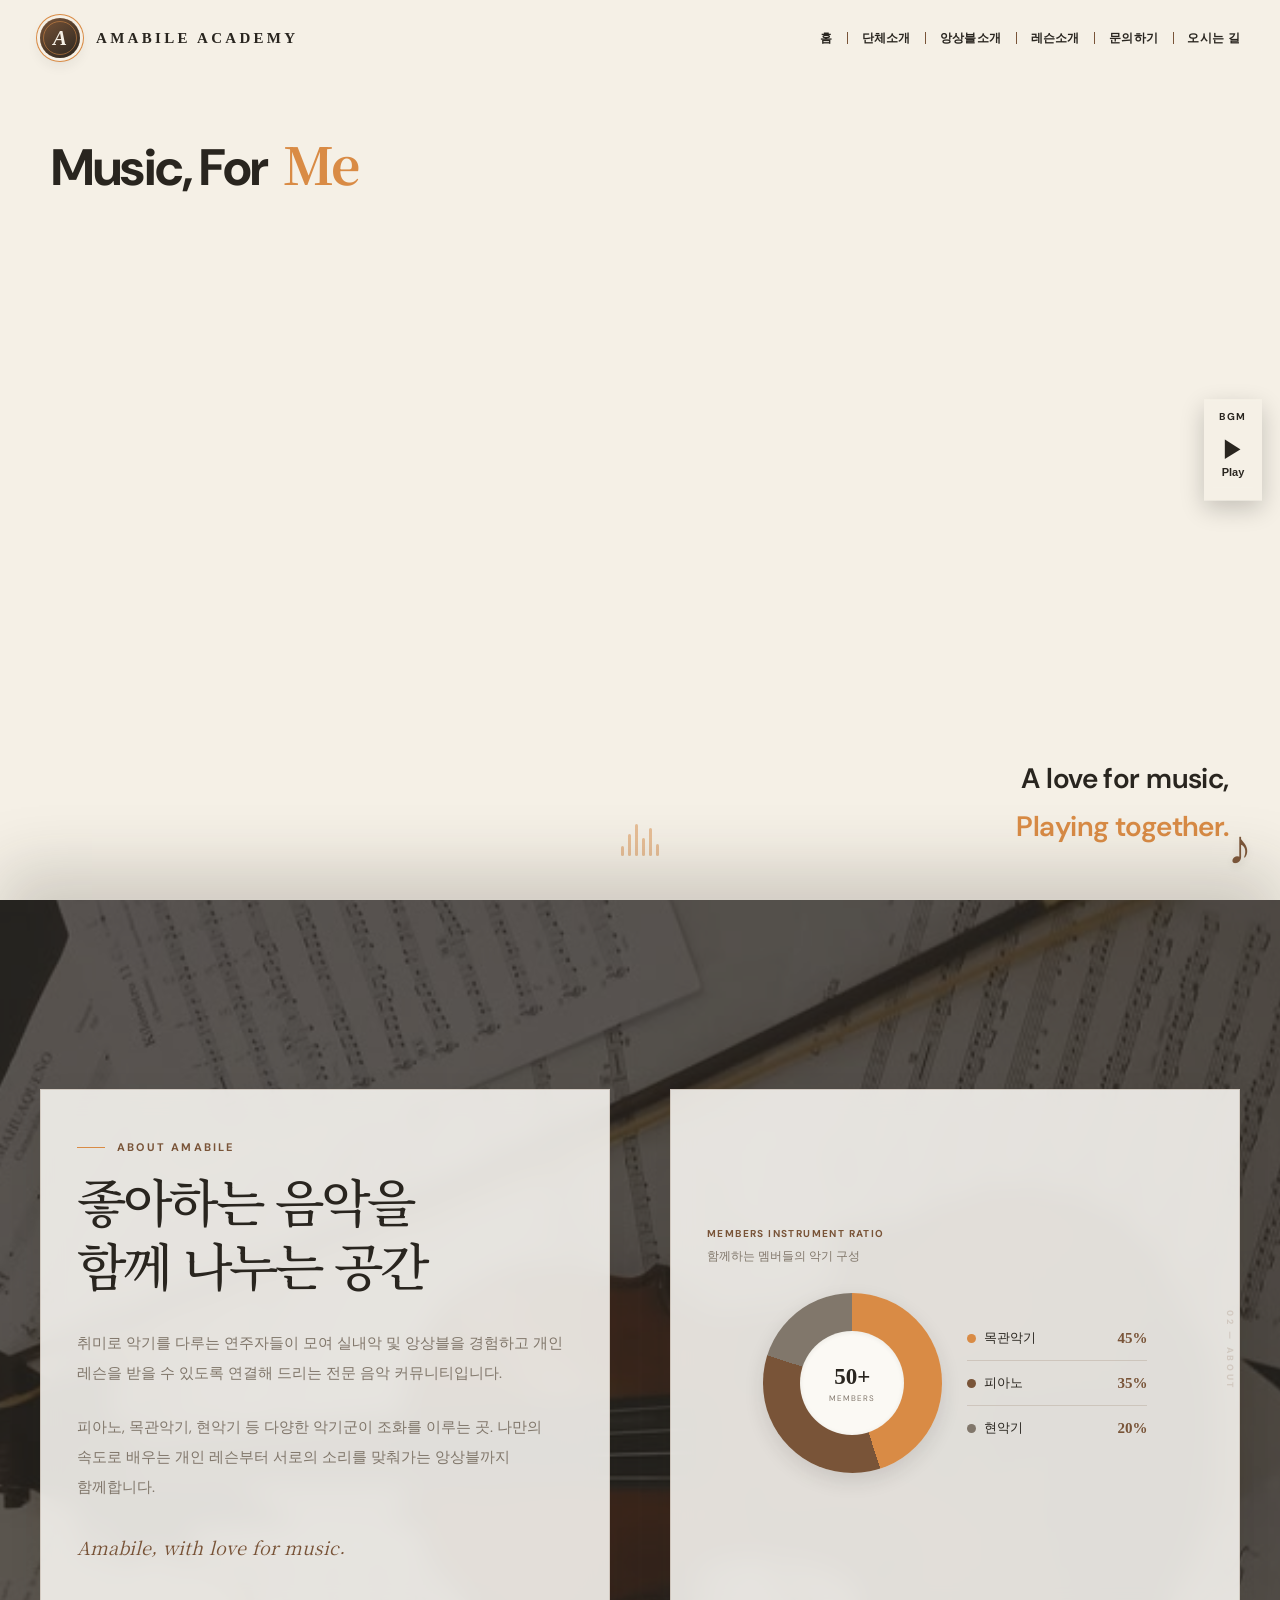
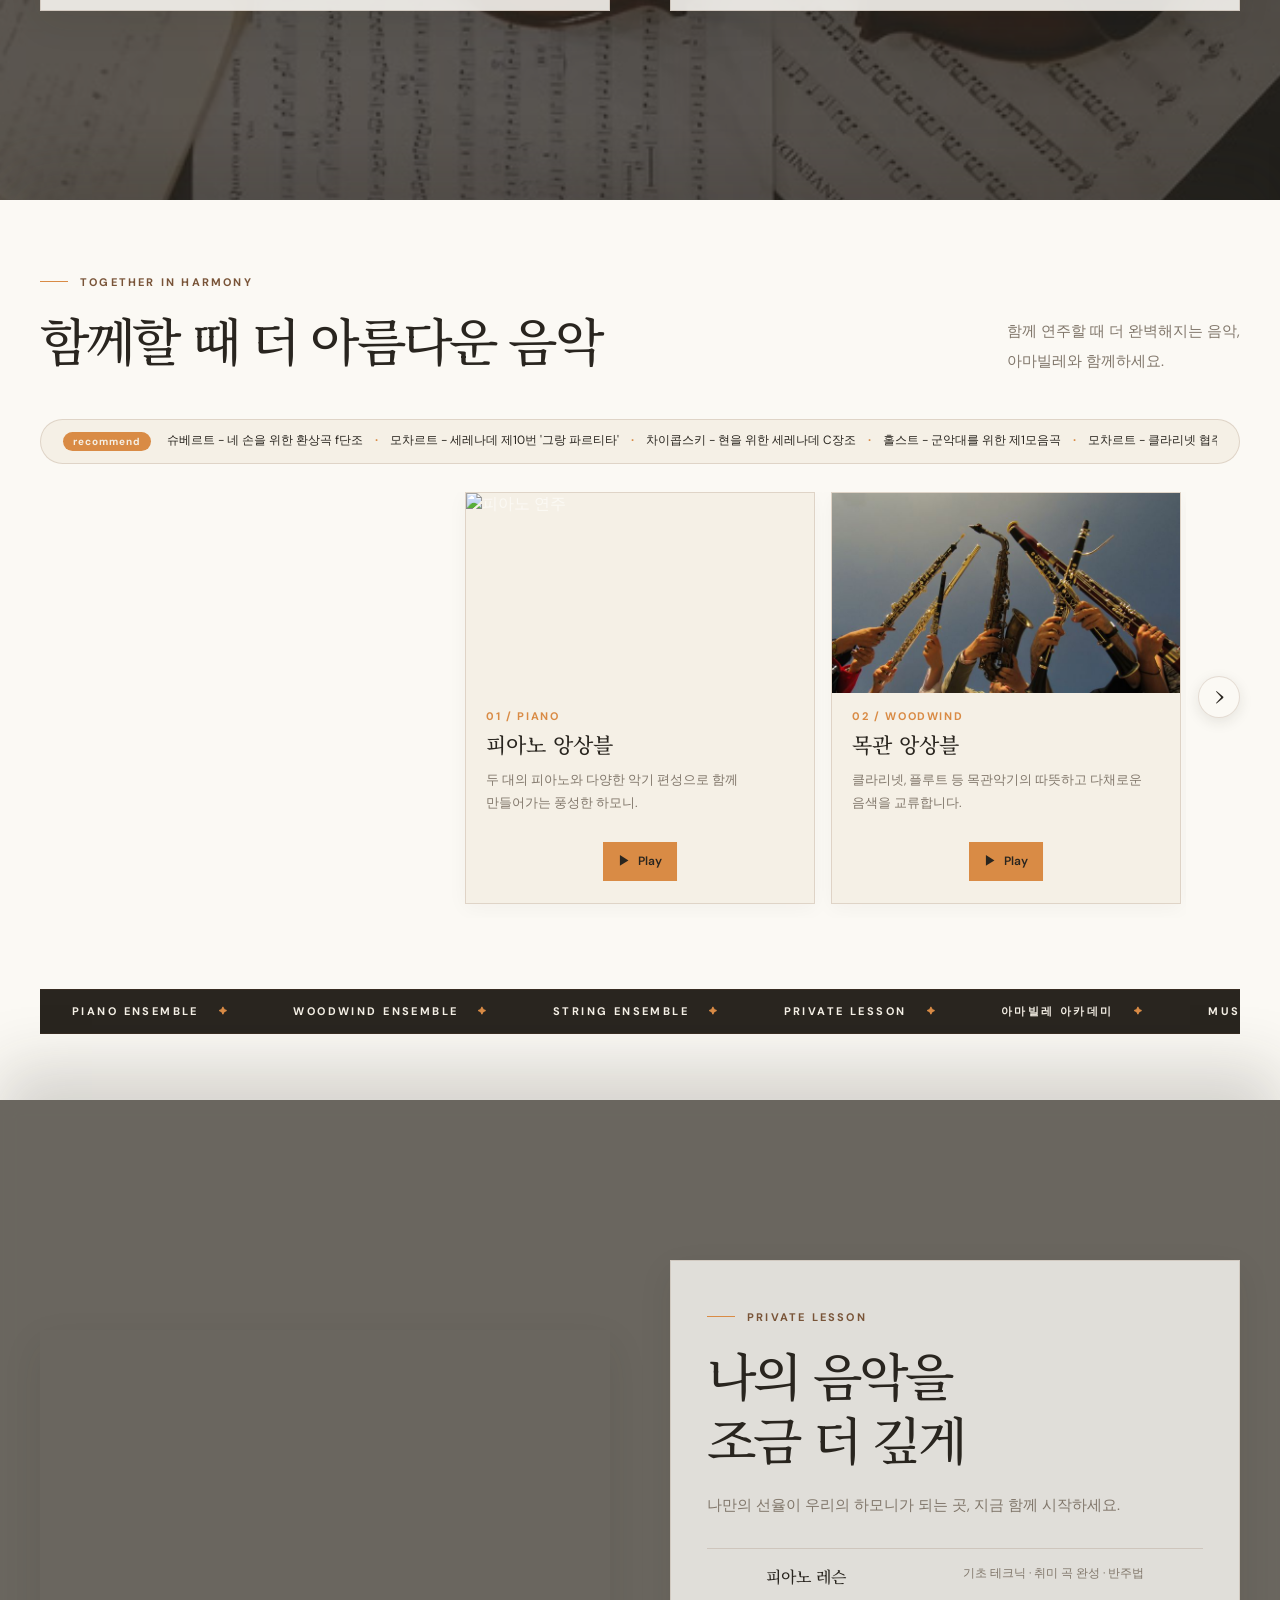
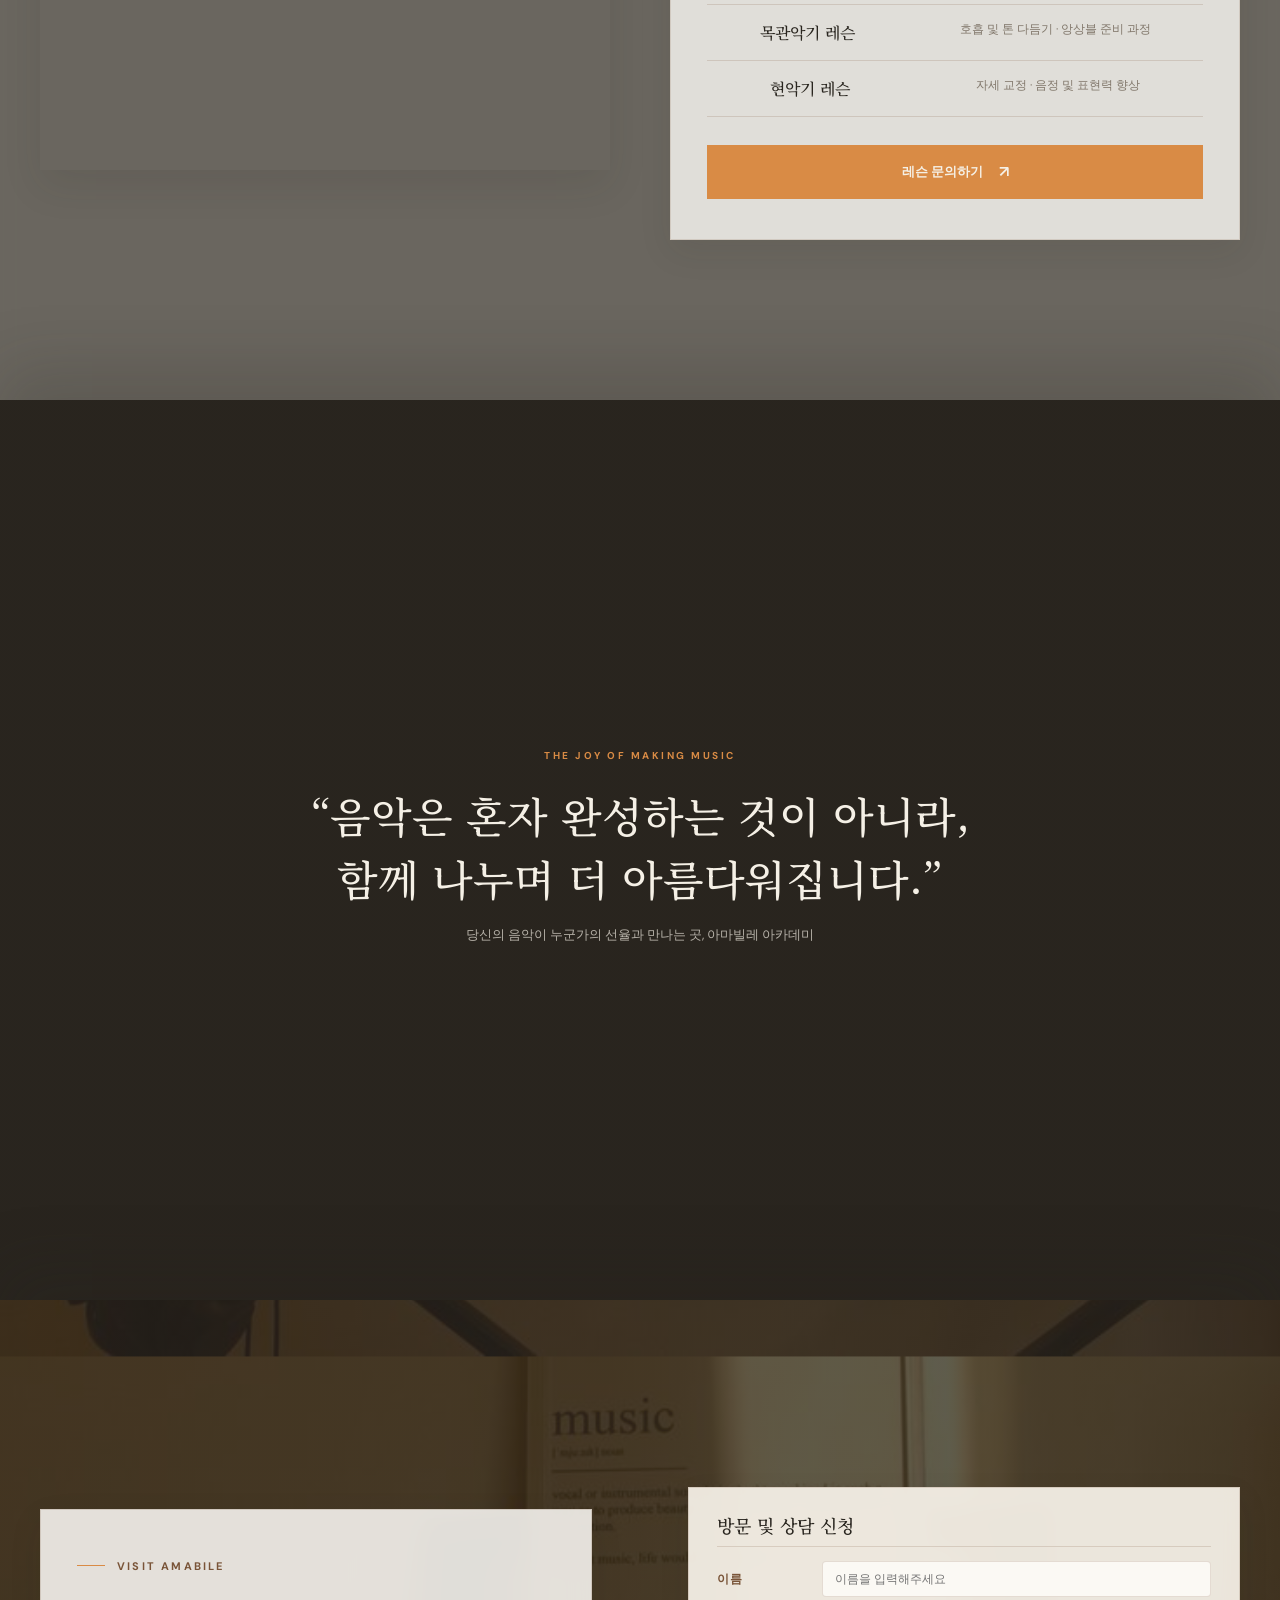
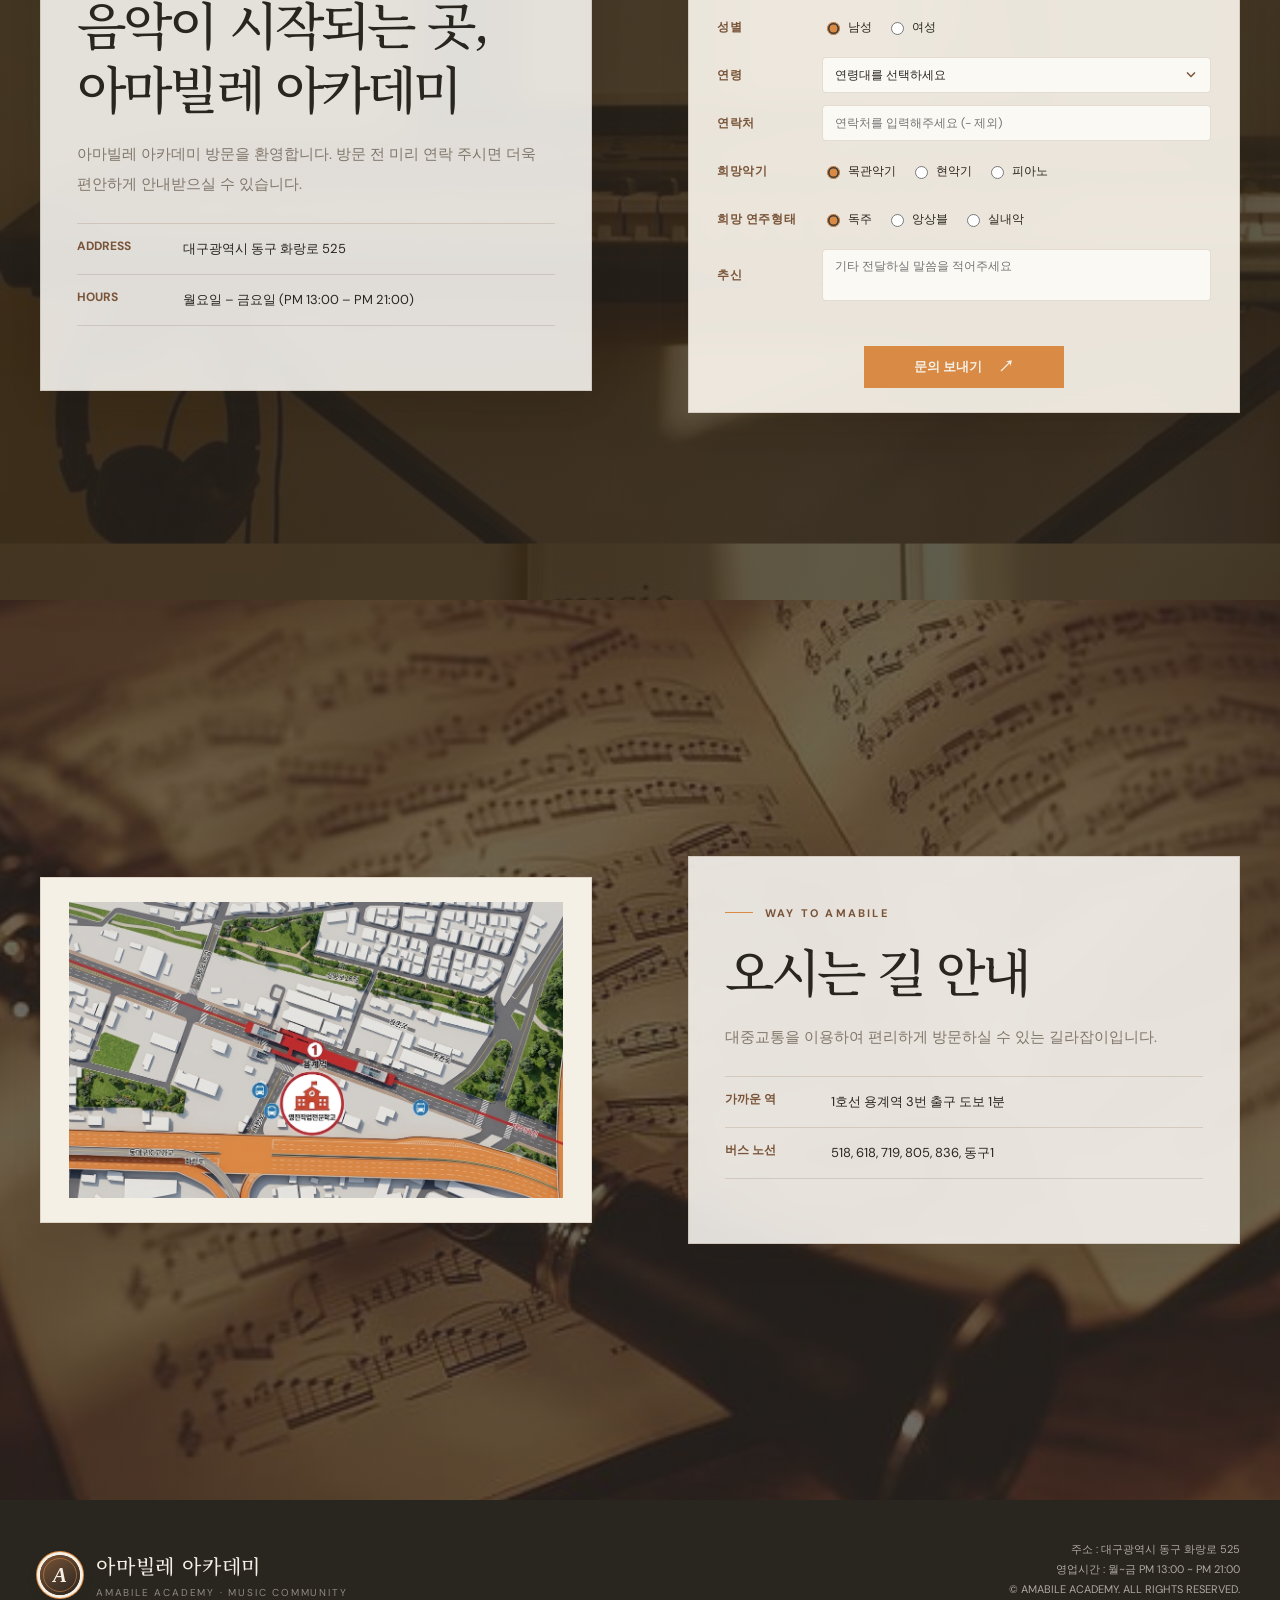
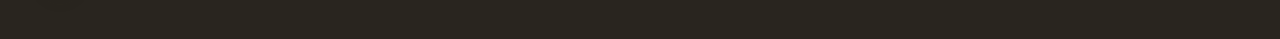
==== commit b875abc9: "bgm추가 내일은 뭐하지" ====
--- a/index.html
+++ b/index.html
@@ -235,11 +235,11 @@
                       <button
                         class="card-audio-toggle swiper-no-swiping"
                         type="button"
-                        aria-label="피아노 앙상블 음악 재생"
+                        aria-label="Play 피아노 앙상블 music"
                         aria-pressed="false"
                       >
                         <span aria-hidden="true">▶</span>
-                        <span class="card-audio-label">재생</span>
+                        <span class="card-audio-label">Play</span>
                       </button>
                     </div>
                   </article>
@@ -265,11 +265,11 @@
                       <button
                         class="card-audio-toggle swiper-no-swiping"
                         type="button"
-                        aria-label="목관 앙상블 음악 재생"
+                        aria-label="Play 목관 앙상블 music"
                         aria-pressed="false"
                       >
                         <span aria-hidden="true">▶</span>
-                        <span class="card-audio-label">재생</span>
+                        <span class="card-audio-label">Play</span>
                       </button>
                     </div>
                   </article>
@@ -298,11 +298,11 @@
                       <button
                         class="card-audio-toggle swiper-no-swiping"
                         type="button"
-                        aria-label="현악합주 음악 재생"
+                        aria-label="Play 현악합주 music"
                         aria-pressed="false"
                       >
                         <span aria-hidden="true">▶</span>
-                        <span class="card-audio-label">재생</span>
+                        <span class="card-audio-label">Play</span>
                       </button>
                     </div>
                   </article>
@@ -325,11 +325,11 @@
                       <button
                         class="card-audio-toggle swiper-no-swiping"
                         type="button"
-                        aria-label="관악합주 음악 재생"
+                        aria-label="Play 관악합주 music"
                         aria-pressed="false"
                       >
                         <span aria-hidden="true">▶</span>
-                        <span class="card-audio-label">재생</span>
+                        <span class="card-audio-label">Play</span>
                       </button>
                     </div>
                   </article>
@@ -352,11 +352,11 @@
                       <button
                         class="card-audio-toggle swiper-no-swiping"
                         type="button"
-                        aria-label="독주 음악 재생"
+                        aria-label="Play 독주 music"
                         aria-pressed="false"
                       >
                         <span aria-hidden="true">▶</span>
-                        <span class="card-audio-label">재생</span>
+                        <span class="card-audio-label">Play</span>
                       </button>
                     </div>
                   </article>
@@ -675,6 +675,21 @@
       </div>
     </main>
 
+    <audio id="background-music" src="audio/bgm.mp3" autoplay loop preload="auto"></audio>
+    <aside class="music-player" aria-label="배경음악 플레이어">
+      <span class="music-player-title">BGM</span>
+      <button
+        class="music-player-toggle"
+        id="background-music-toggle"
+        type="button"
+        aria-label="Play background music"
+        aria-pressed="false"
+      >
+        <span class="music-player-icon" aria-hidden="true">▶</span>
+        <span class="music-player-label">Play</span>
+      </button>
+      <span class="sr-only" id="background-music-status" role="status" aria-live="polite"></span>
+    </aside>
     <a class="back-to-top" href="#home-track" aria-label="맨 위로 이동">♪</a>
 
     <footer>
--- a/style.css
+++ b/style.css
@@ -66,6 +66,62 @@
   font: 700 48px/1 var(--brand-font);
   text-decoration: none;
   text-shadow: 0 3px 8px var(--brown-shadow-10);
+}
+.music-player {
+  position: fixed;
+  top: 50%;
+  right: 18px;
+  z-index: 1100;
+  display: grid;
+  justify-items: center;
+  gap: 8px;
+  width: 58px;
+  box-sizing: border-box;
+  padding: 12px 8px;
+  border: 1px solid var(--ivory);
+  background: var(--ivory);
+  box-shadow: 0 8px 24px rgba(0, 0, 0, 0.2);
+  transition: background 0.2s ease;
+  transform: translateY(-50%);
+}
+.music-player:hover {
+  background: var(--wood-brown);
+}
+.music-player:hover .music-player-title,
+.music-player:hover .music-player-toggle {
+  color: var(--ivory);
+}
+.music-player:hover .music-player-toggle {
+  background: var(--wood-brown);
+}
+.music-player-title {
+  color: var(--charcoal-brown);
+  font: 700 10px/1 var(--sans);
+  letter-spacing: 0.14em;
+}
+.music-player-toggle {
+  display: grid;
+  justify-items: center;
+  gap: 4px;
+  width: 100%;
+  box-sizing: border-box;
+  padding: 8px 4px;
+  border: 0;
+  background: var(--ivory);
+  color: var(--charcoal-brown);
+  font: 600 11px/1.2 var(--ui-font);
+  cursor: pointer;
+  transition:
+    background 0.2s ease,
+    color 0.2s ease,
+    border-color 0.2s ease;
+}
+.music-player-toggle:hover {
+  background: var(--wood-brown);
+  color: var(--ivory);
+}
+.music-player-icon {
+  font: 24px/1 var(--brand-font);
 }
 .brand-title {
   font: 700 15px/1 var(--brand-font);
@@ -1805,6 +1861,11 @@
 }
 
 @media (max-width: 480px) {
+  .music-player {
+    right: 8px;
+    width: 52px;
+    padding: 10px 6px;
+  }
   .ratio-chart-layout {
     flex-direction: column;
     gap: 16px;
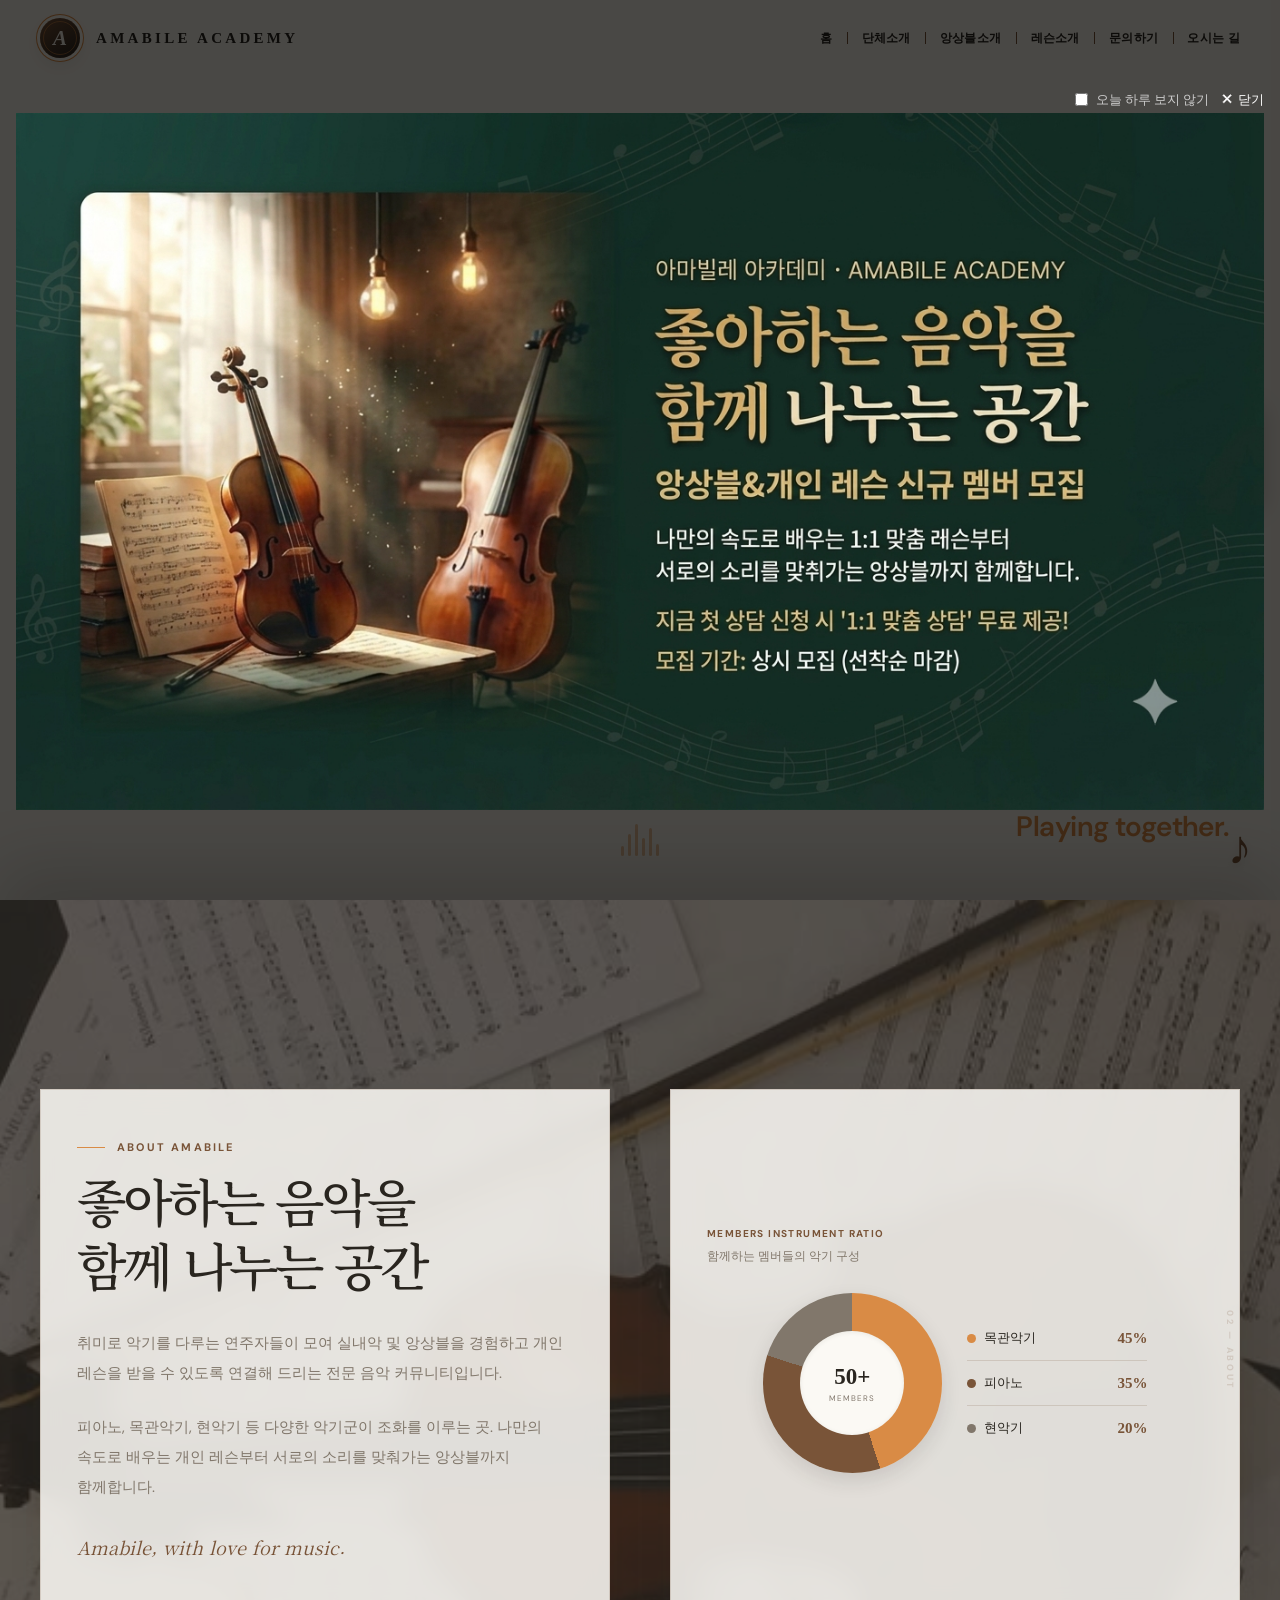
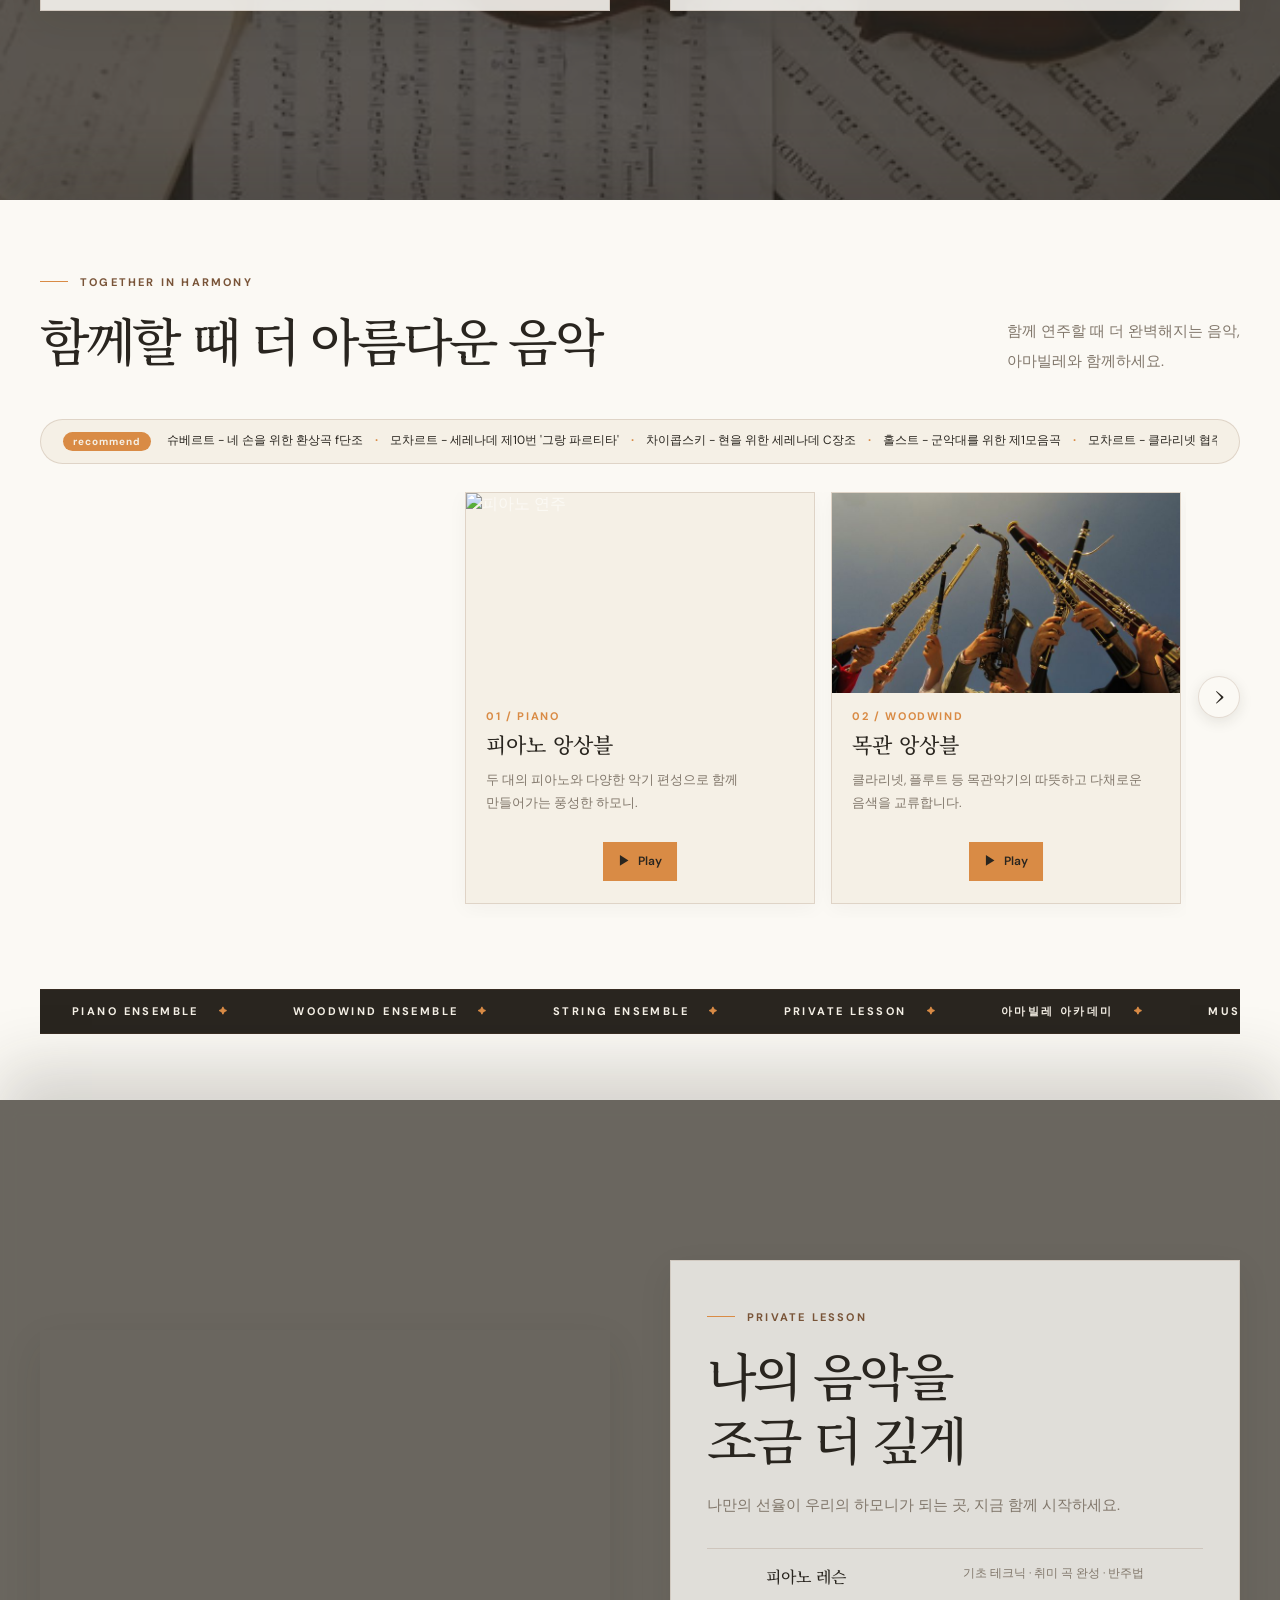
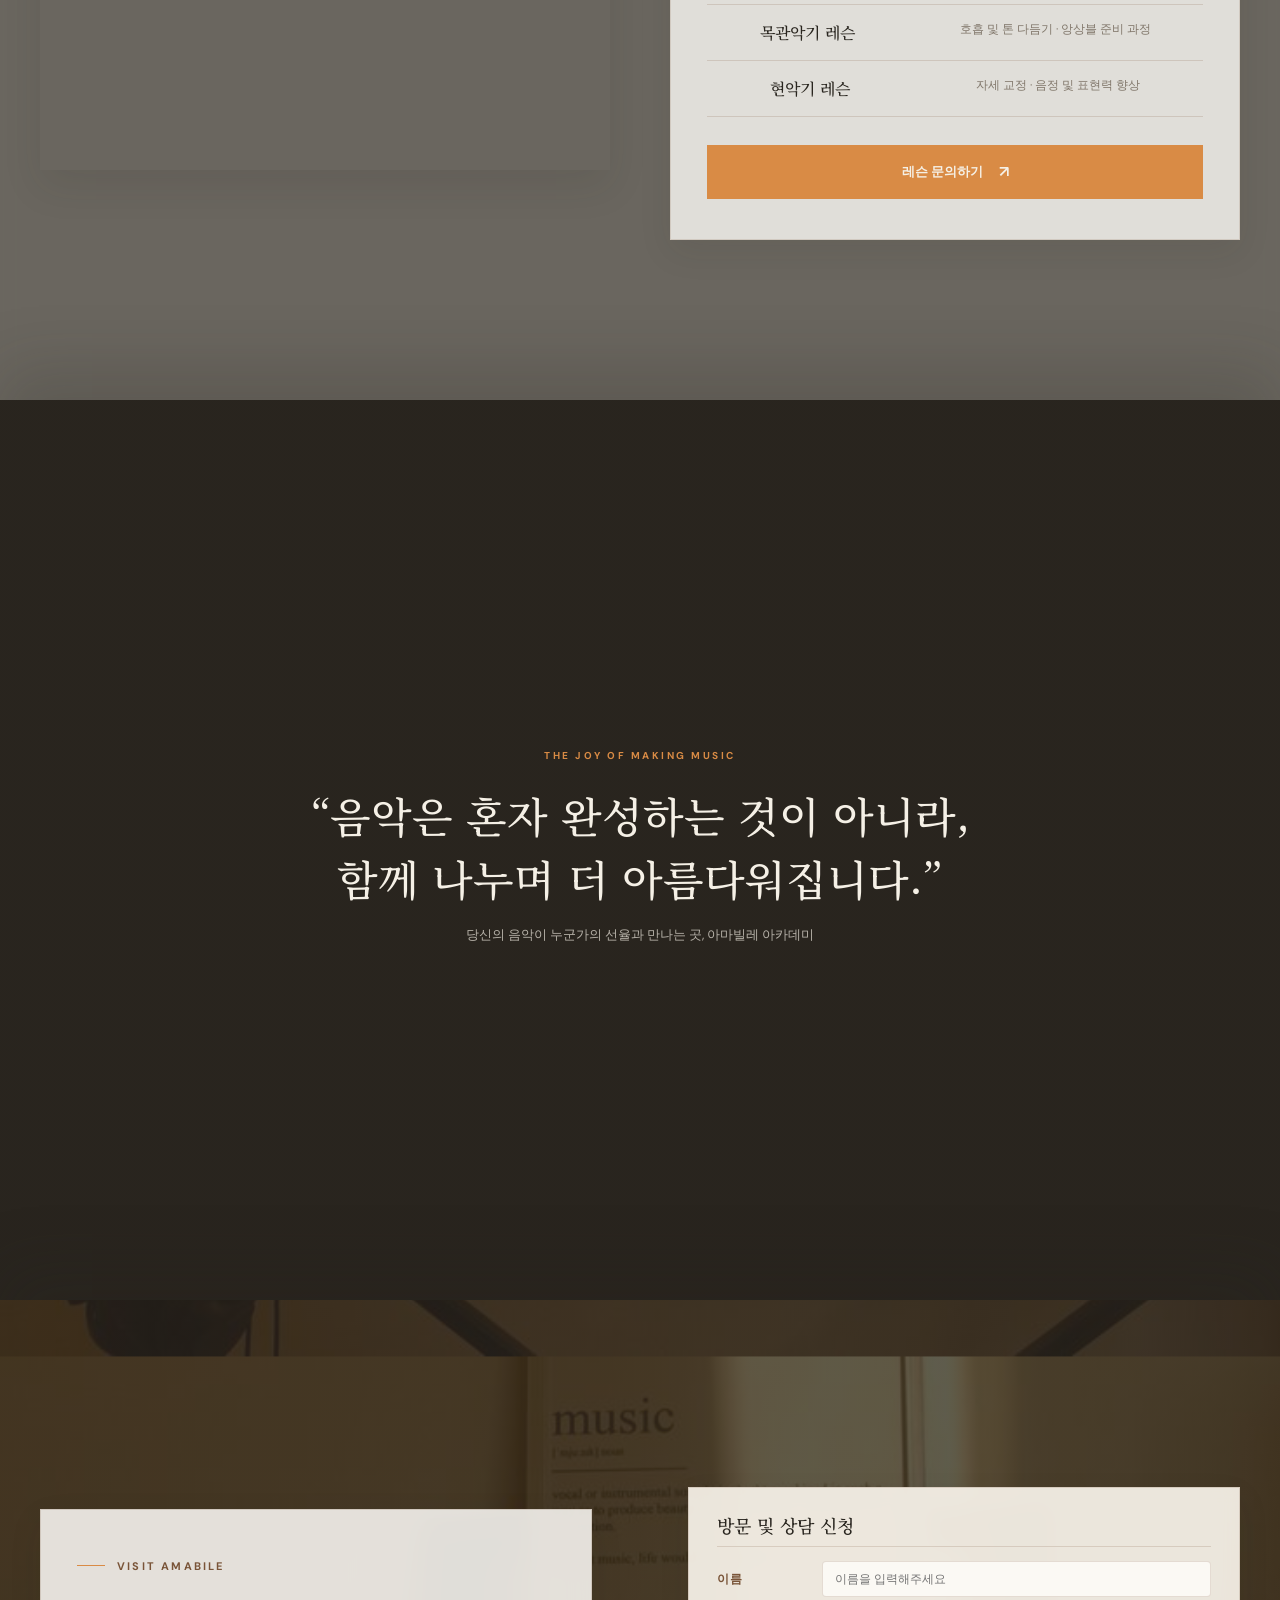
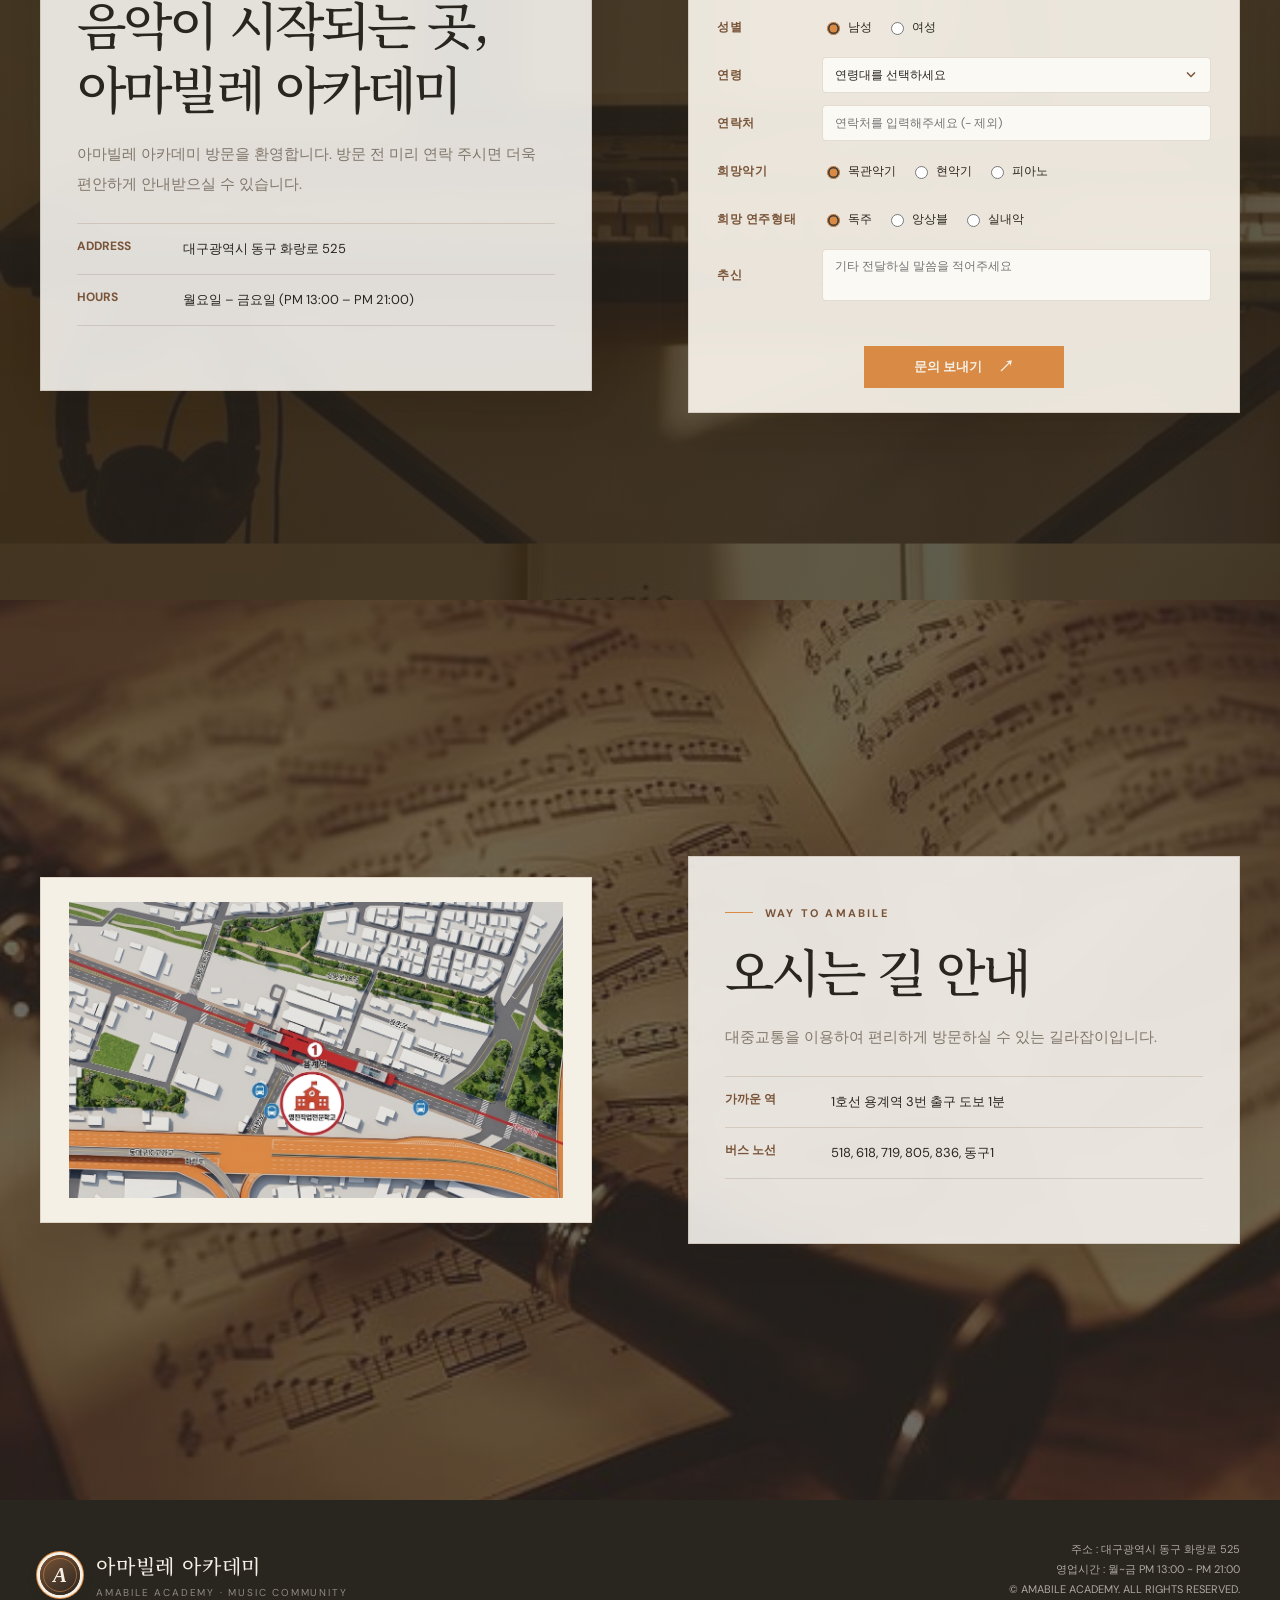
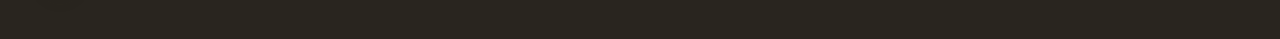
==== commit f1a694ef: "2134" ====
--- a/index.html
+++ b/index.html
@@ -17,6 +17,22 @@
     <link rel="stylesheet" href="https://unpkg.com/aos@2.3.1/dist/aos.css" />
   </head>
   <body>
+    <!-- [이미지 레이어 팝업 구조] -->
+    <div id="popup-wrapper" class="popup-overlay">
+      <div class="popup-box">
+        <!-- 이미지 바로 위 오른쪽 컨트롤 -->
+        <div class="popup-header-bar">
+          <label class="today-close">
+            <input type="checkbox" id="check-today" /> 오늘 하루 보지 않기
+          </label>
+          <button type="button" id="close-btn" class="btn-close">✕ 닫기</button>
+        </div>
+
+        <div class="popup-image-area">
+          <img src="images/popup.jpg" alt="이벤트 팝업 이미지" />
+        </div>
+      </div>
+    </div>
     <!-- NAVIGATION HEADER -->
     <header class="header">
       <div class="wrap header-inner">
@@ -675,7 +691,13 @@
       </div>
     </main>
 
-    <audio id="background-music" src="audio/bgm.mp3" autoplay loop preload="auto"></audio>
+    <audio
+      id="background-music"
+      src="audio/bgm.mp3"
+      autoplay
+      loop
+      preload="auto"
+    ></audio>
     <aside class="music-player" aria-label="배경음악 플레이어">
       <span class="music-player-title">BGM</span>
       <button
@@ -688,7 +710,12 @@
         <span class="music-player-icon" aria-hidden="true">▶</span>
         <span class="music-player-label">Play</span>
       </button>
-      <span class="sr-only" id="background-music-status" role="status" aria-live="polite"></span>
+      <span
+        class="sr-only"
+        id="background-music-status"
+        role="status"
+        aria-live="polite"
+      ></span>
     </aside>
     <a class="back-to-top" href="#home-track" aria-label="맨 위로 이동">♪</a>
 
@@ -711,6 +738,8 @@
     <script src="https://cdn.jsdelivr.net/npm/swiper@11/swiper-bundle.min.js"></script>
     <script src="https://unpkg.com/aos@2.3.1/dist/aos.js"></script>
     <script src="https://cdn.jsdelivr.net/npm/@emailjs/browser@4/dist/email.min.js"></script>
+    <script src="https://cdn.jsdelivr.net/npm/sweetalert2@11"></script>
     <script src="script.js"></script>
+    <!-- SweetAlert2 라이브러리 -->
   </body>
 </html>
--- a/common.css
+++ b/common.css
@@ -29,6 +29,55 @@
 /* Windows built-in fonts */
 --brand-font: "Palatino Linotype", "Book Antiqua", Palatino, Georgia, serif;
 --ui-font: "Malgun Gothic", "맑은 고딕", "Segoe UI", sans-serif;
+}
+
+/* SweetAlert2 popup */
+.swal2-popup.amabile-popup {
+  background: var(--ivory);
+  border: 2px solid var(--amber-orange);
+  color: var(--charcoal-brown);
+}
+
+.swal2-popup.amabile-popup .swal2-title,
+.swal2-popup.amabile-popup .swal2-html-container {
+  color: var(--charcoal-brown);
+}
+
+.swal2-popup.amabile-confirm {
+  background: var(--wood-brown) !important;
+  color: var(--ivory) !important;
+  border: 0;
+}
+
+.swal2-confirm.amabile-confirm.swal2-styled {
+  background-color: var(--wood-brown) !important;
+  color: var(--ivory) !important;
+  border: 0 !important;
+  box-shadow: none;
+}
+
+.swal2-popup.amabile-popup .swal2-icon.swal2-success {
+  border-color: #2e7d32 !important;
+  color: #2e7d32 !important;
+}
+
+.swal2-popup.amabile-popup .swal2-icon.swal2-success .swal2-success-line-tip,
+.swal2-popup.amabile-popup .swal2-icon.swal2-success .swal2-success-line-long {
+  background-color: #2e7d32 !important;
+}
+
+.swal2-popup.amabile-popup .swal2-icon.swal2-success .swal2-success-ring {
+  border-color: #2e7d32 !important;
+}
+
+.swal2-popup.amabile-popup .swal2-icon.swal2-error {
+  border-color: #c62828 !important;
+  color: #c62828 !important;
+}
+
+.swal2-popup.amabile-popup .swal2-icon.swal2-error .swal2-x-mark-line-left,
+.swal2-popup.amabile-popup .swal2-icon.swal2-error .swal2-x-mark-line-right {
+  background-color: #c62828 !important;
 }
 
 { box-sizing: border-box; }
--- a/style.css
+++ b/style.css
@@ -1915,3 +1915,74 @@
   margin-right: auto;
   text-align: center;
 }
+
+/* 팝업 전체 배경 (반투명 어두운 배경) */
+.popup-overlay {
+  position: fixed;
+  top: 0;
+  left: 0;
+  width: 100%;
+  height: 100%;
+  background-color: rgba(0, 0, 0, 0.7);
+  display: flex;
+  justify-content: center;
+  align-items: center;
+  z-index: 9999;
+}
+
+/* 팝업 박스 컨테이너 */
+.popup-box {
+  position: relative;
+  width: min(1280px, calc(100vw - 32px));
+  max-height: calc(100vh - 32px);
+}
+
+/* 상단 컨트롤 바 ('오늘 하루 보지 않기' + '닫기') */
+.popup-header-bar {
+  display: flex;
+  justify-content: flex-end;
+  align-items: center;
+  gap: 12px;
+  padding: 0 0 4px;
+  color: #ffffff;
+  font-size: 13px;
+}
+
+.today-close {
+  display: flex;
+  align-items: center;
+  gap: 5px;
+  cursor: pointer;
+  color: #ccc;
+}
+
+.today-close input {
+  cursor: pointer;
+}
+
+.btn-close {
+  background: none;
+  border: none;
+  color: #fff;
+  font-size: 13px;
+  cursor: pointer;
+  padding: 0;
+}
+
+.btn-close:hover {
+  color: #ff4d4d;
+}
+
+/* 이미지 영역 */
+.popup-image-area {
+  width: 100%;
+}
+
+.popup-image-area img {
+  display: block;
+  width: 100%;
+  max-width: none;
+  height: auto;
+  max-height: calc(100vh - 64px);
+  object-fit: contain;
+}
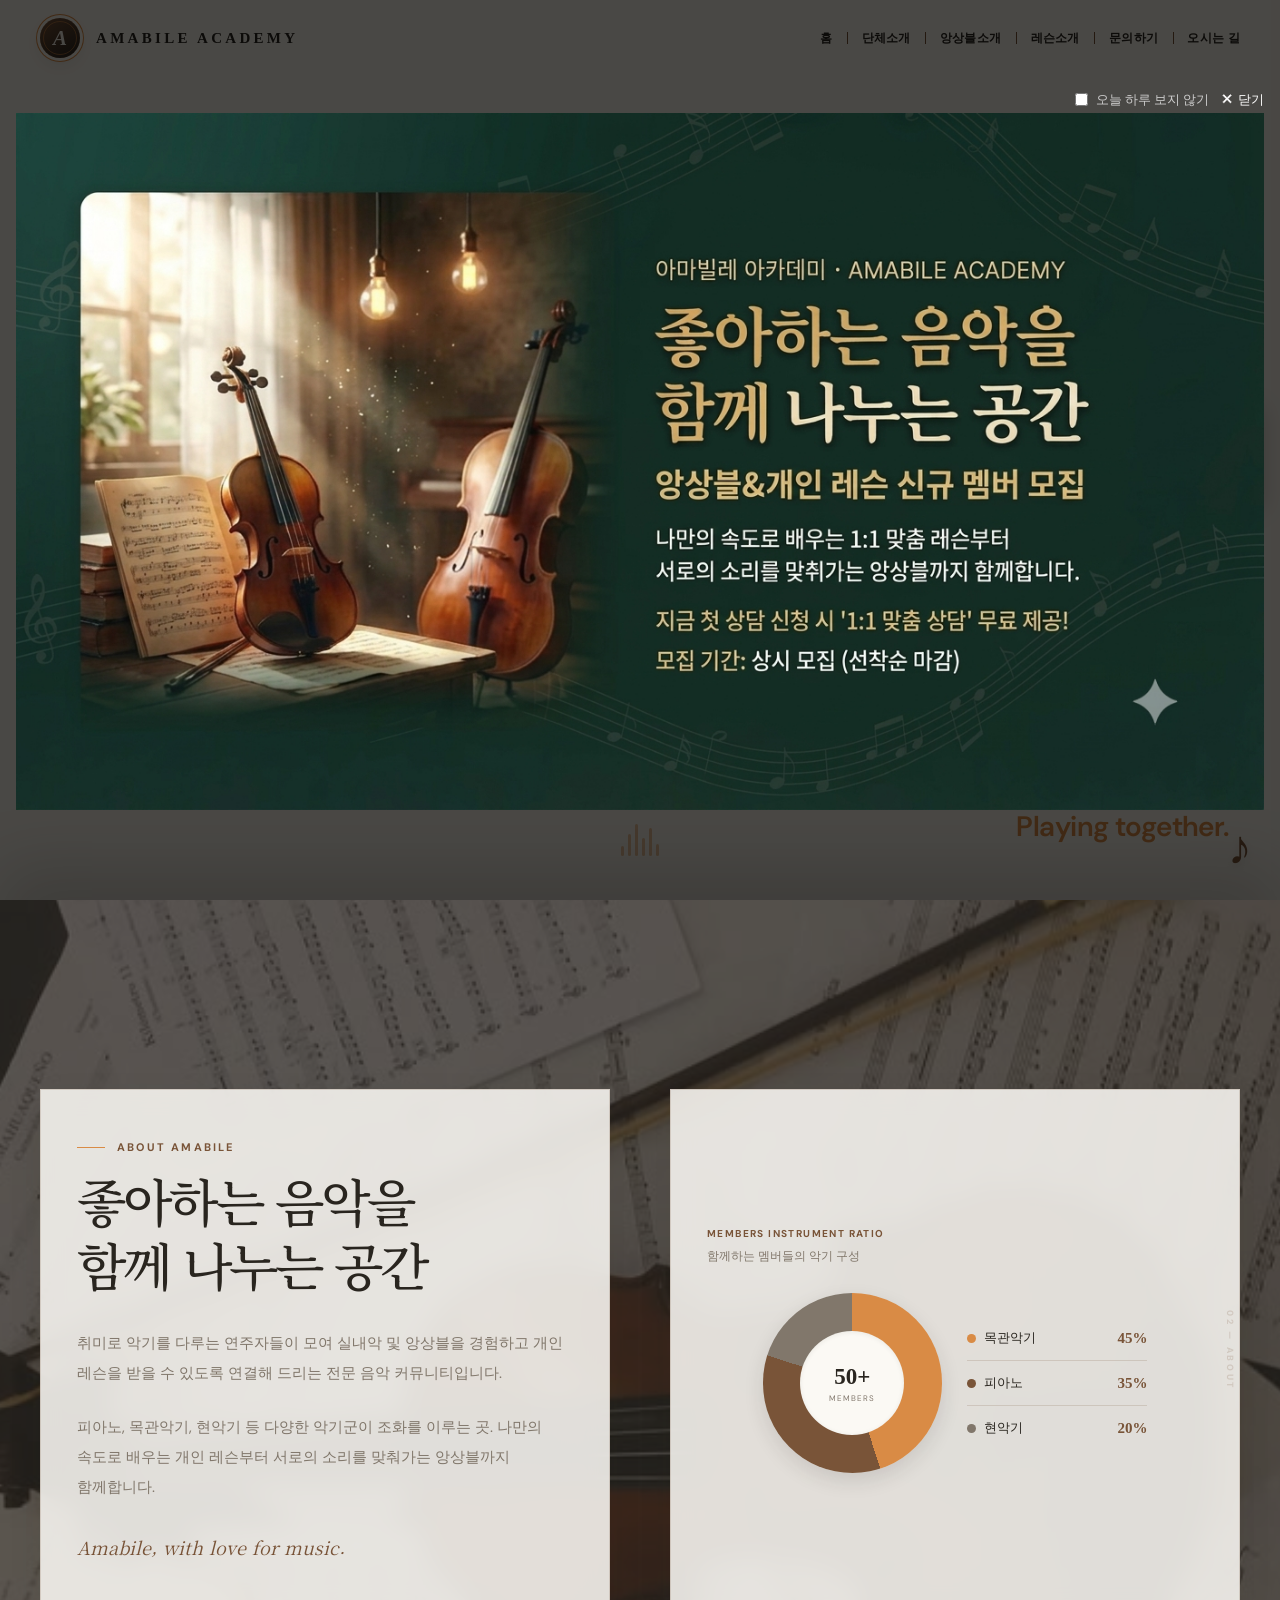
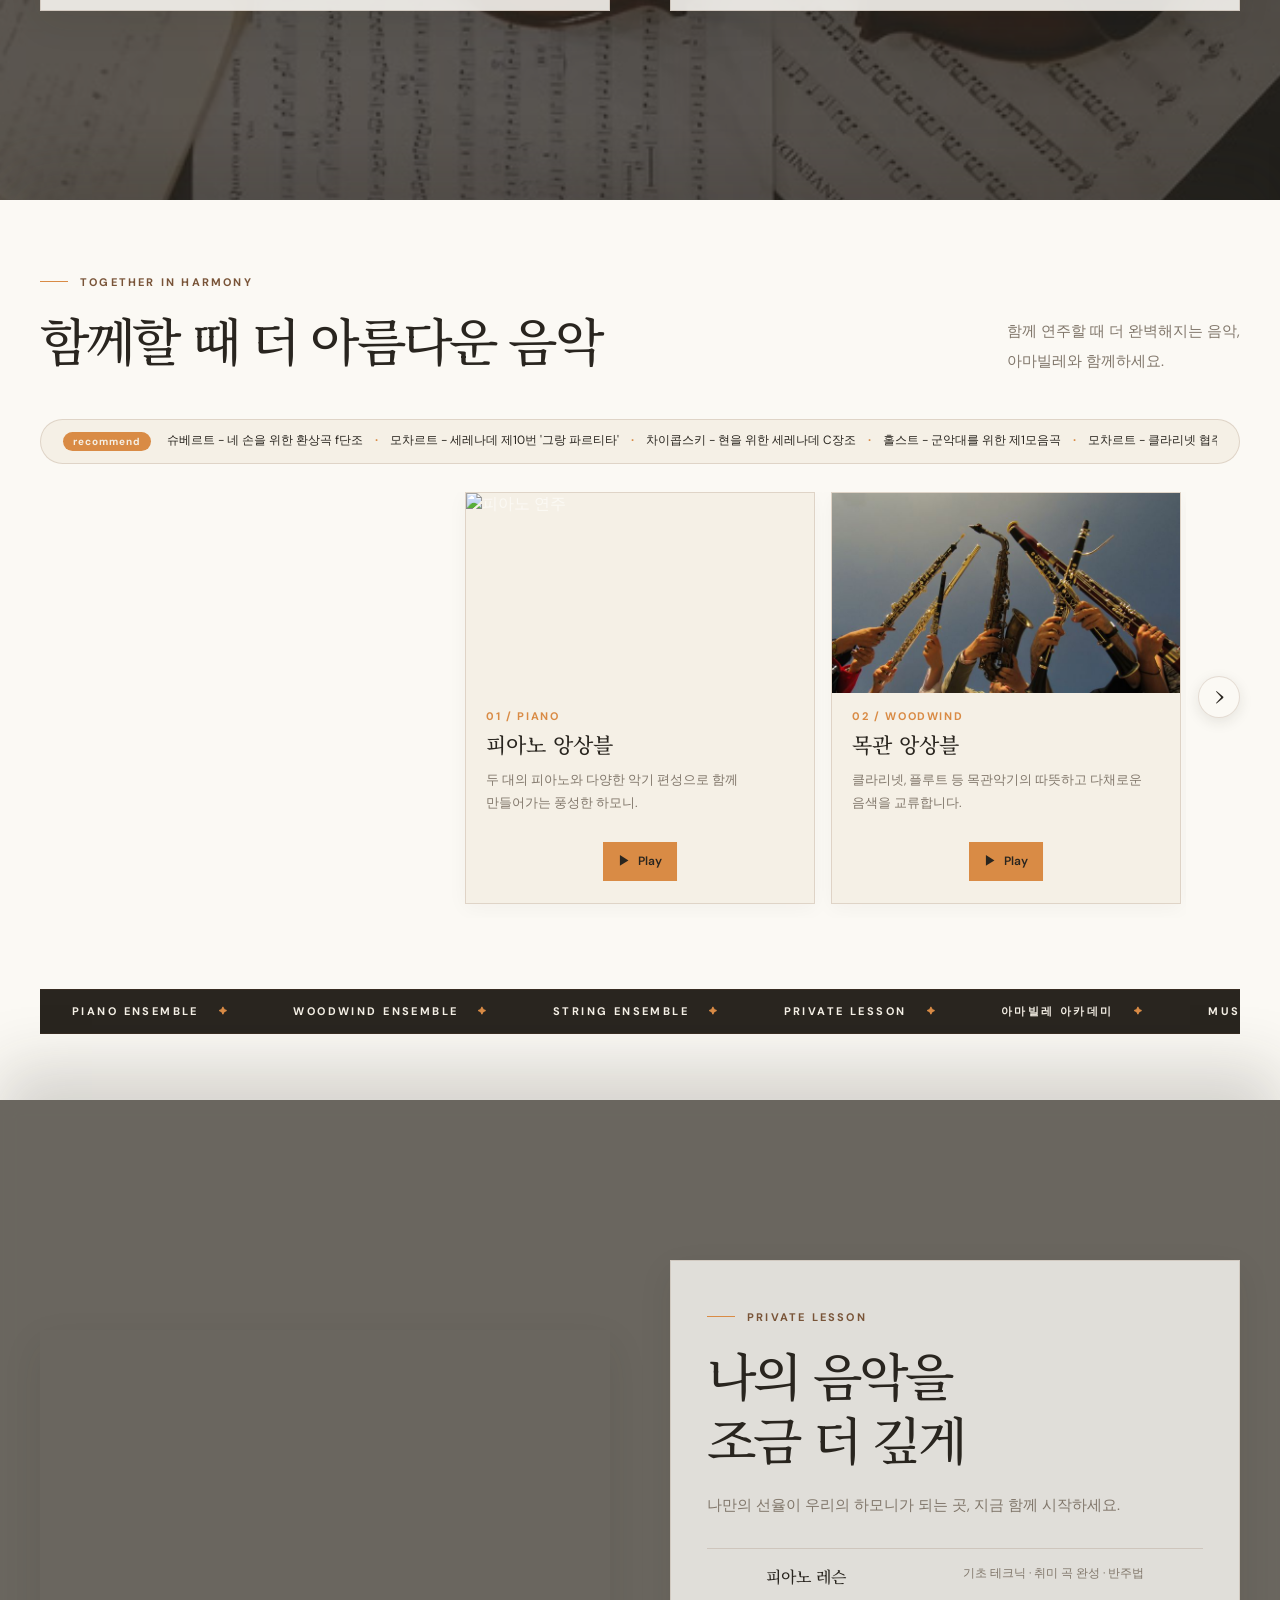
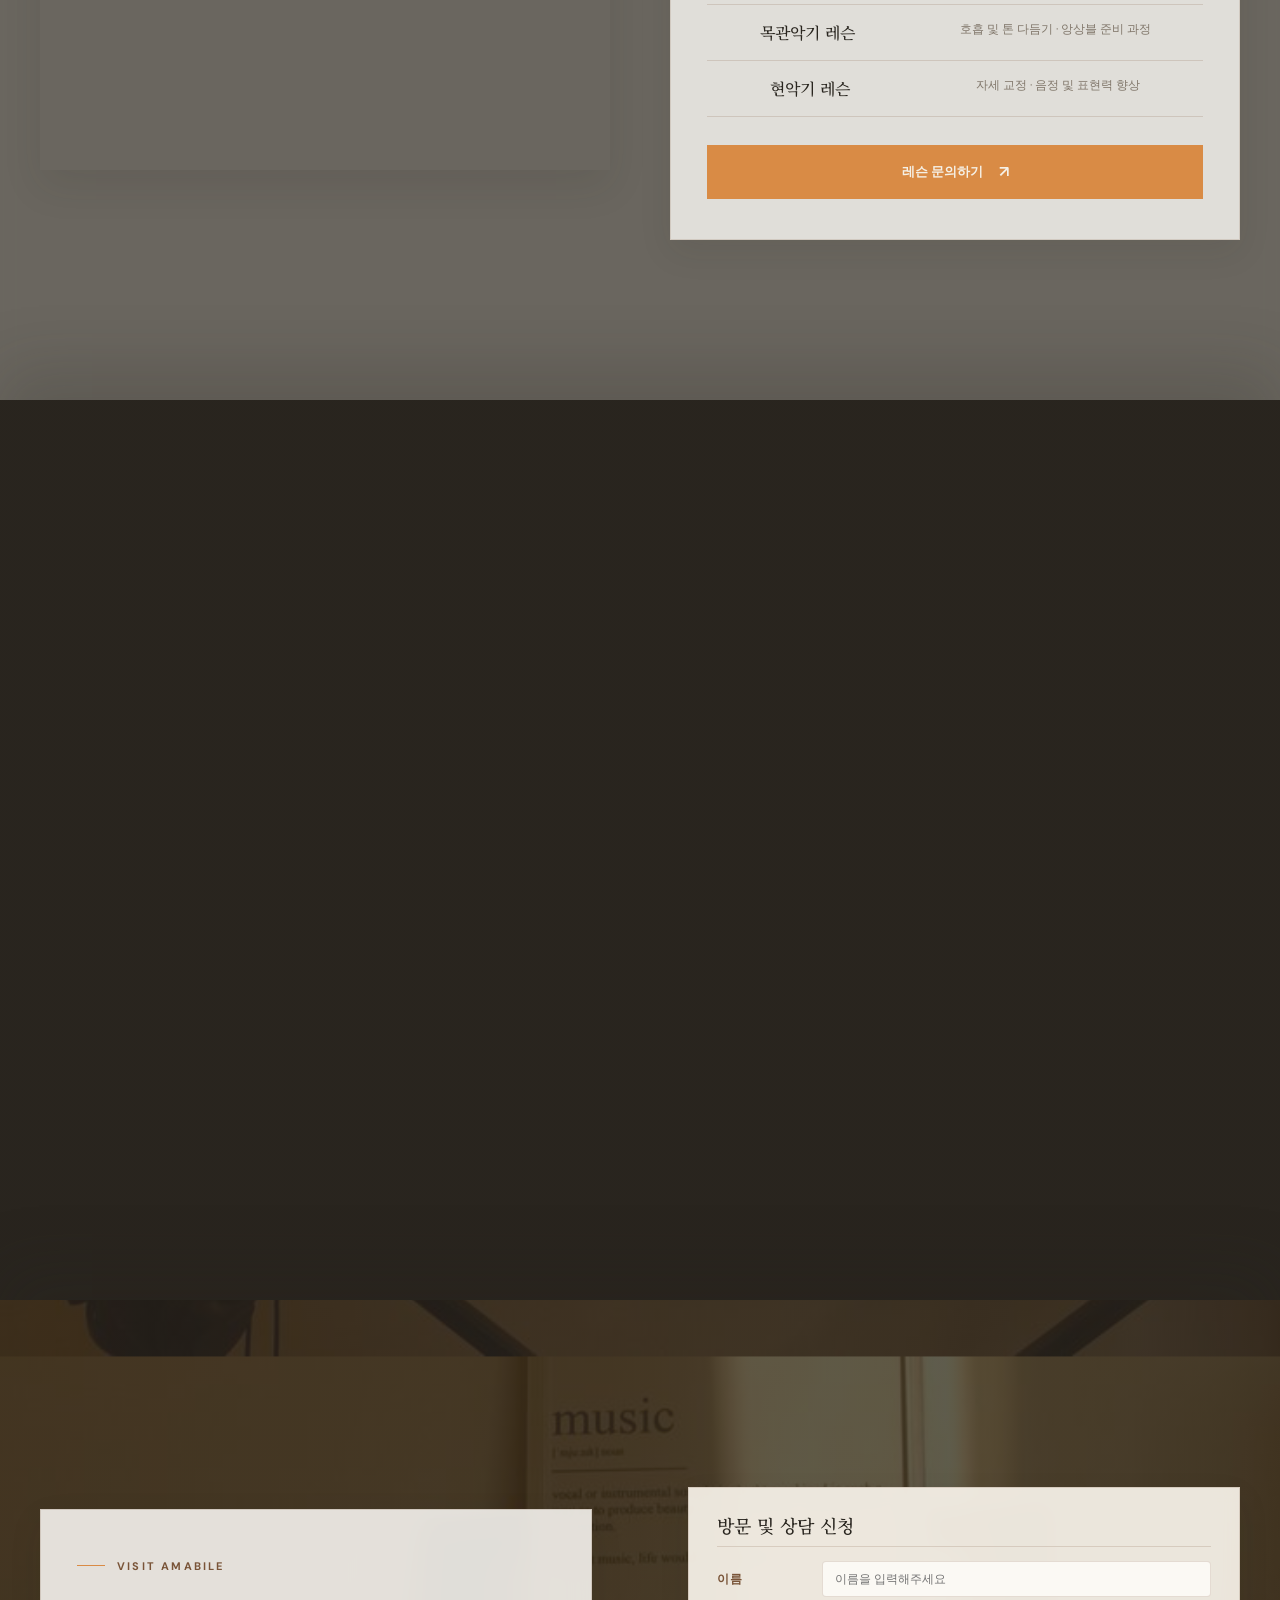
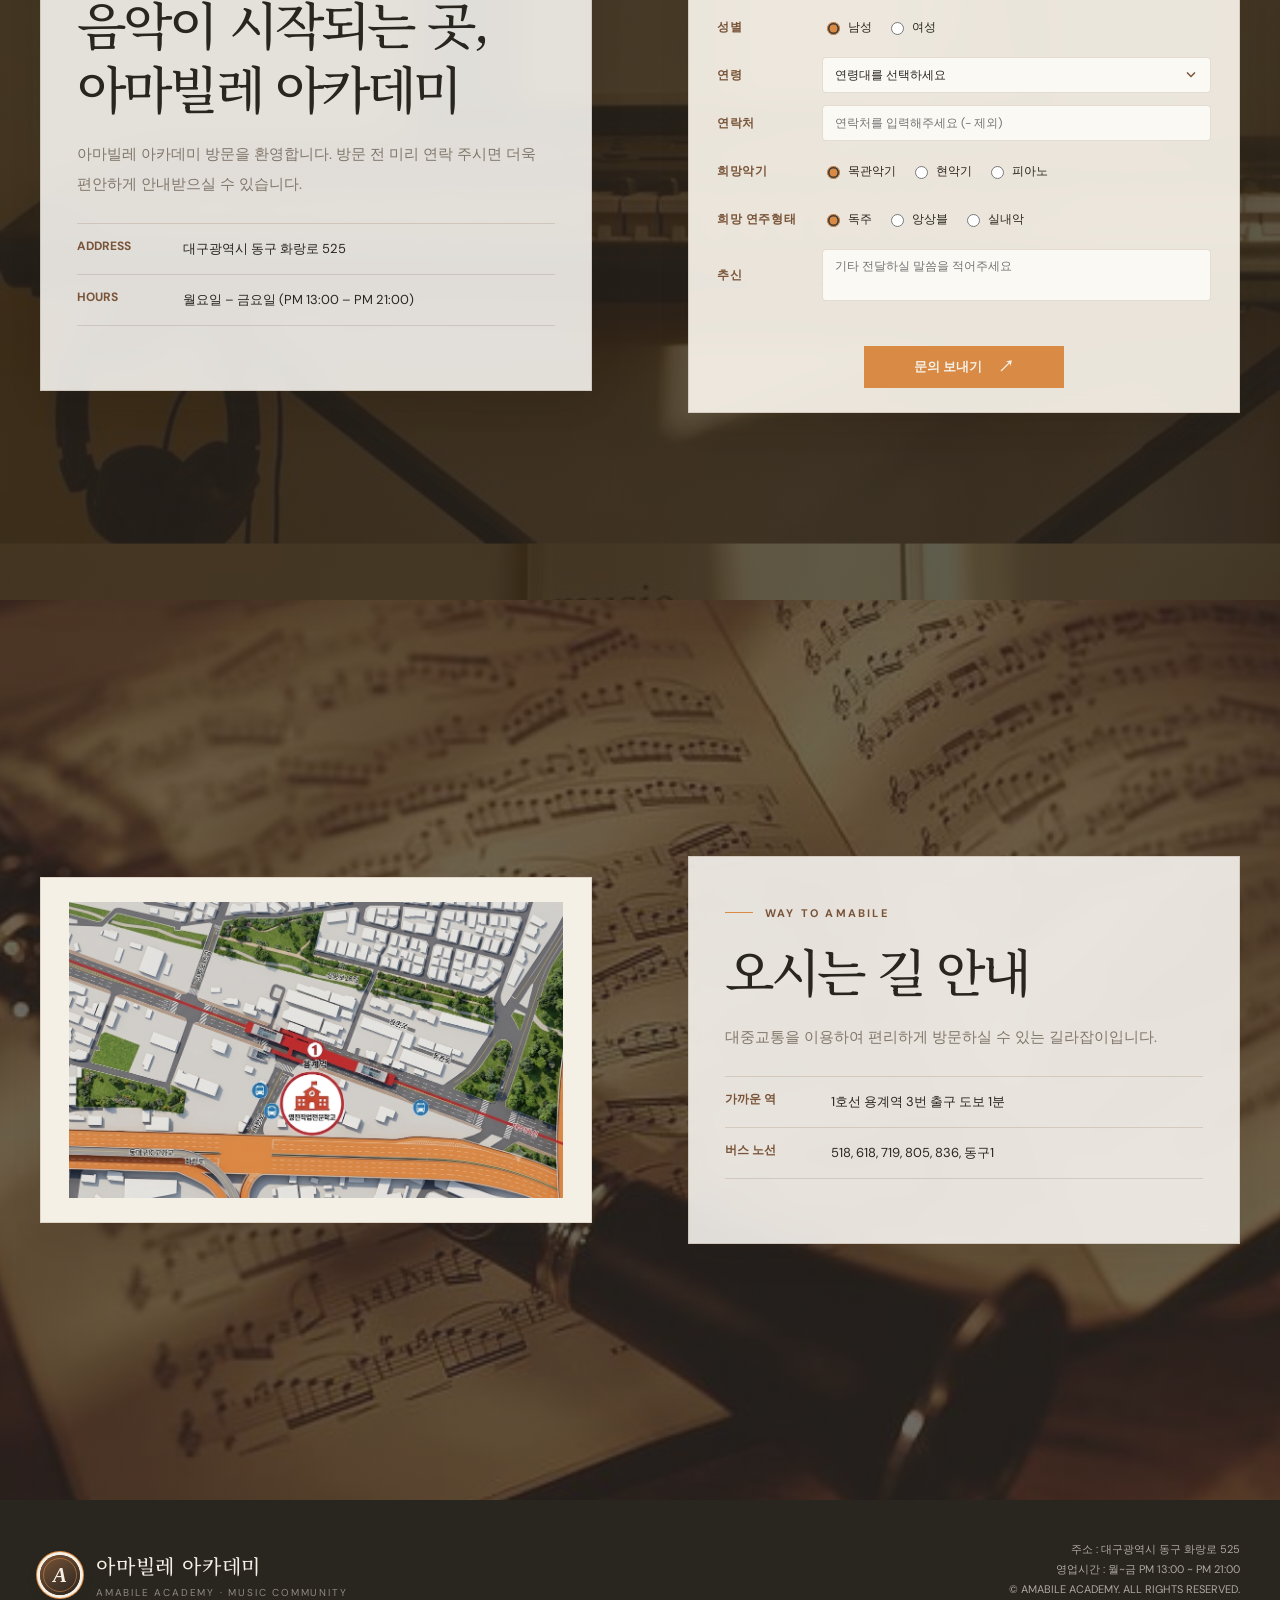
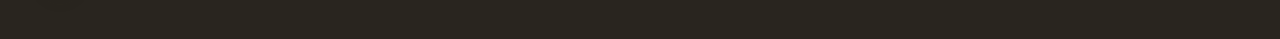
==== commit 4ac2724a: "213412" ====
--- a/index.html
+++ b/index.html
@@ -8,6 +8,7 @@
       content="아마빌레 아카데미 - 함께 연주하고 배우며 음악을 즐기는 공간"
     />
     <title>아마빌레 아카데미 | AMABILE ACADEMY</title>
+    <link rel="icon" type="image/svg+xml" href="favicon.svg" />
     <link rel="stylesheet" href="common.css" />
     <link
       rel="stylesheet"
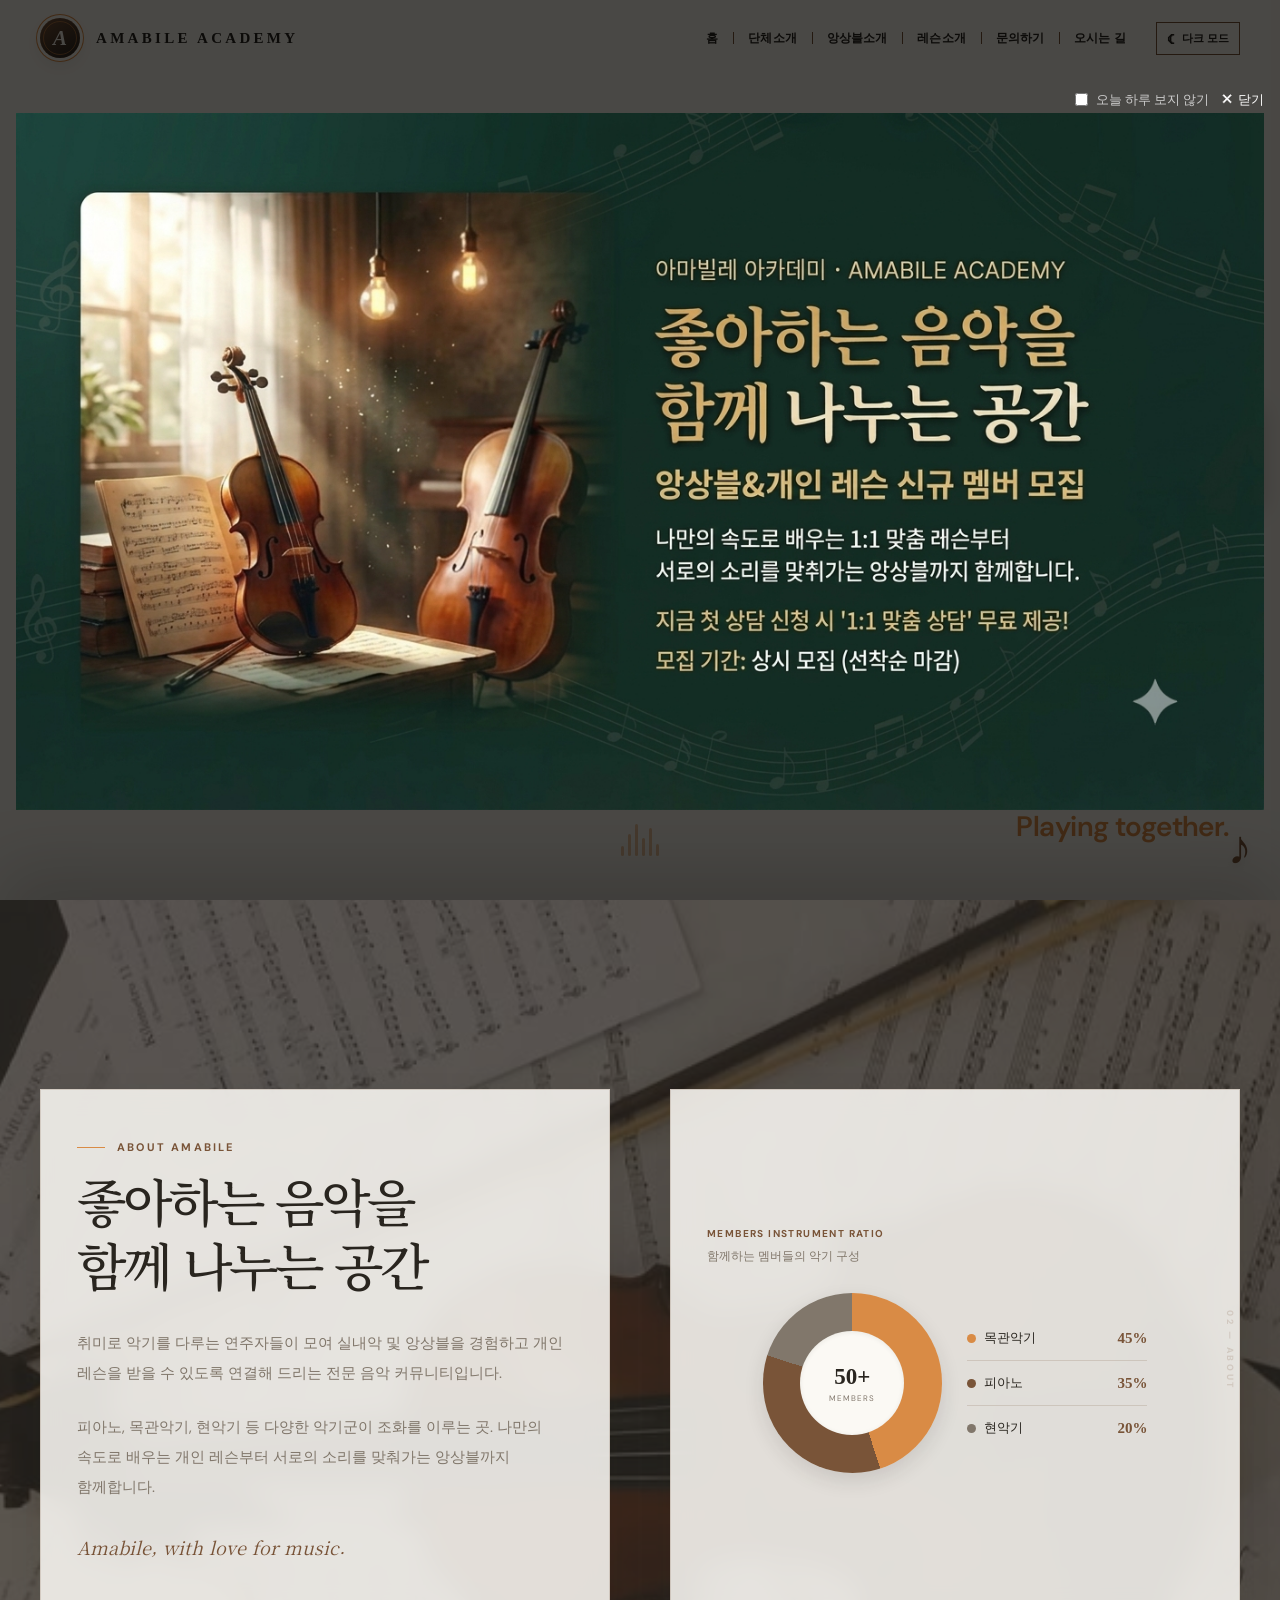
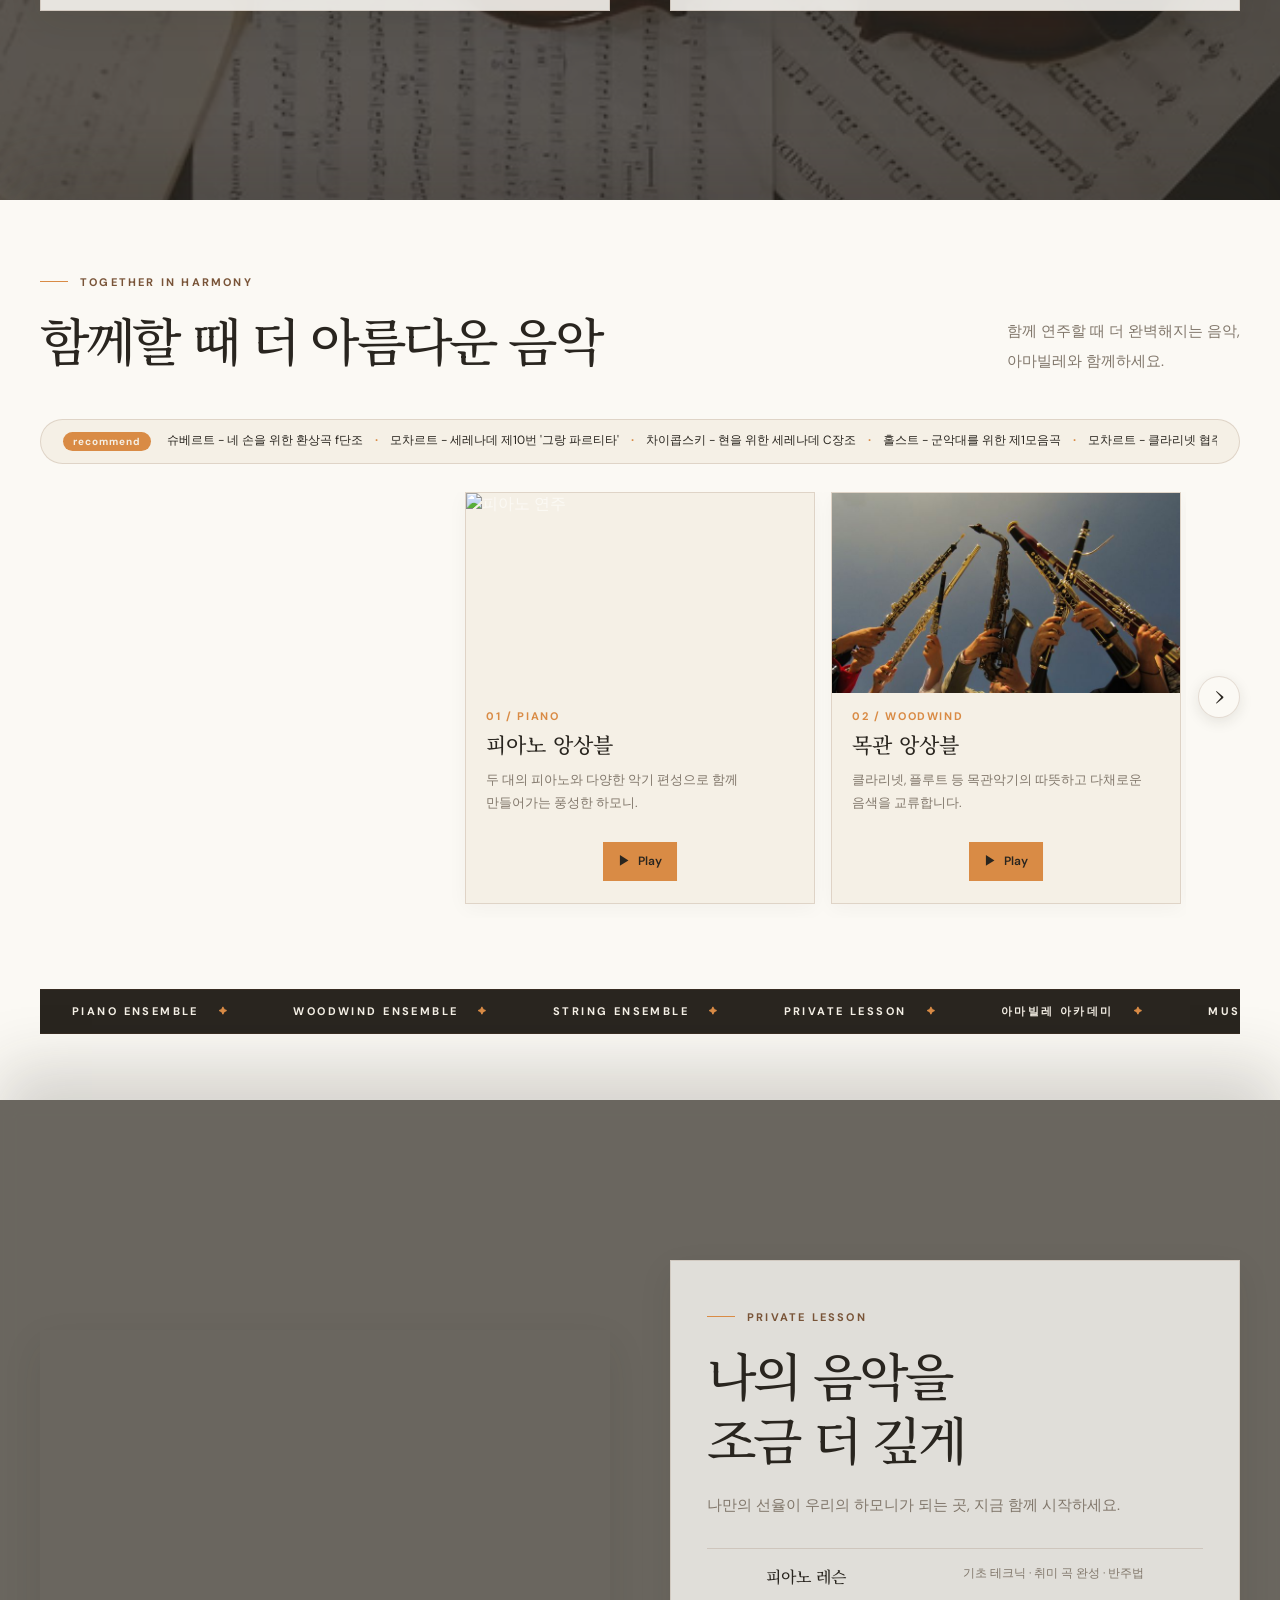
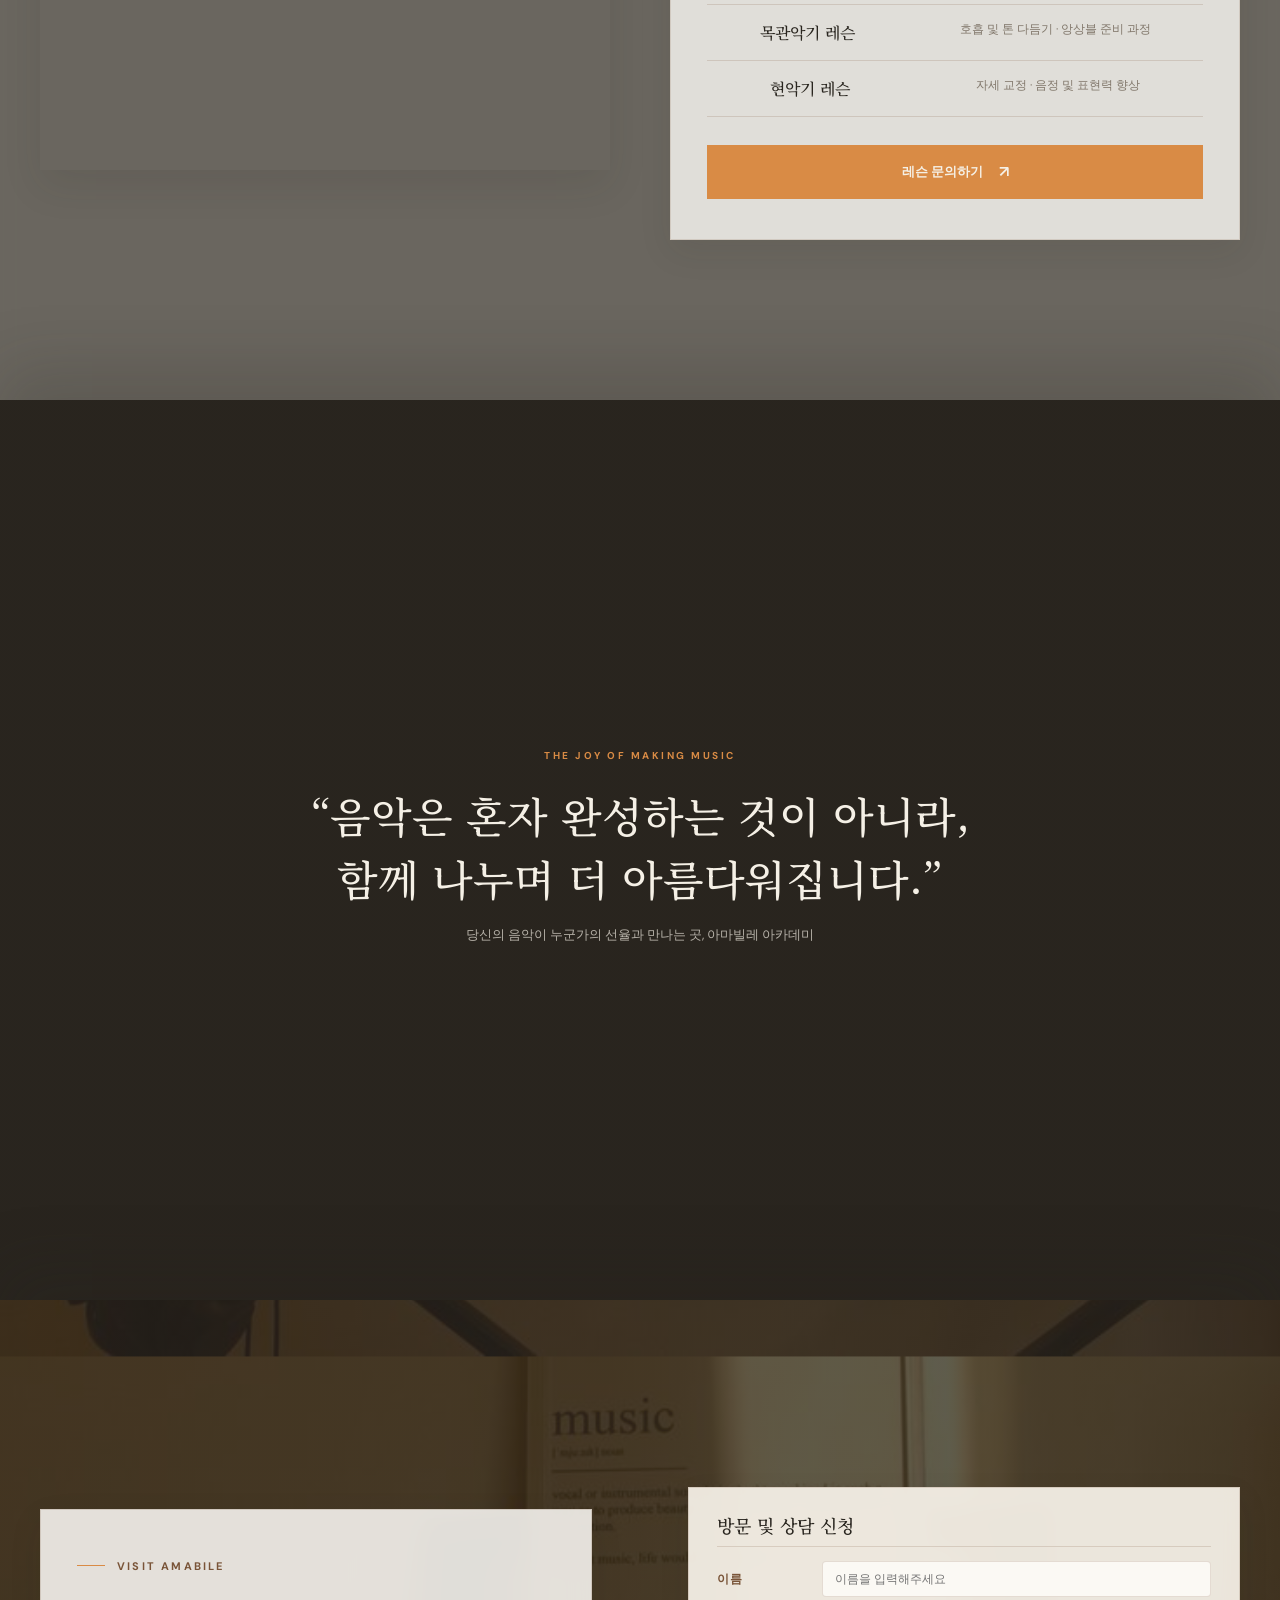
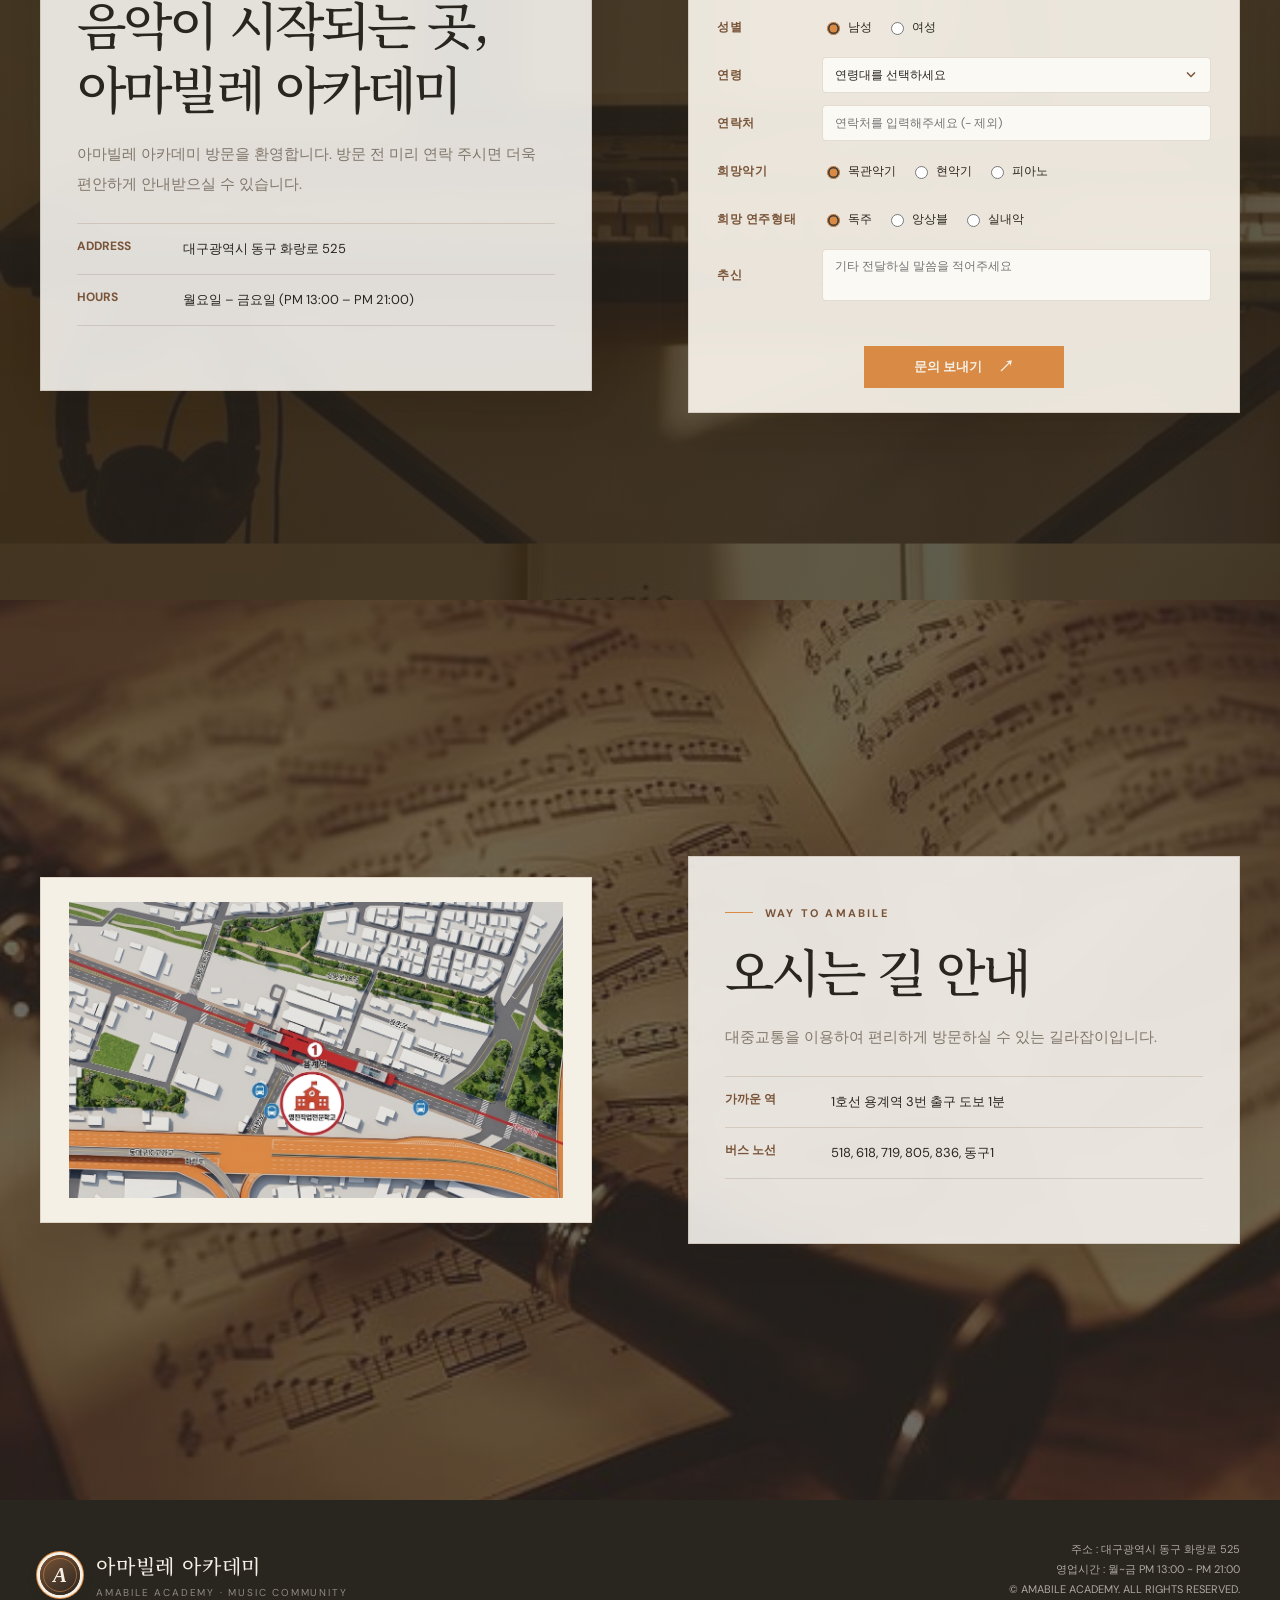
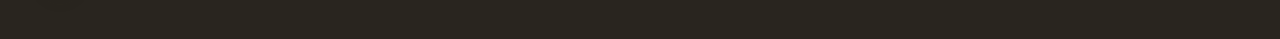
==== commit c33b3634: "12341" ====
--- a/index.html
+++ b/index.html
@@ -8,6 +8,11 @@
       content="아마빌레 아카데미 - 함께 연주하고 배우며 음악을 즐기는 공간"
     />
     <title>아마빌레 아카데미 | AMABILE ACADEMY</title>
+    <script>
+      if (localStorage.getItem("amabile-theme") === "dark") {
+        document.documentElement.dataset.theme = "dark";
+      }
+    </script>
     <link rel="icon" type="image/svg+xml" href="favicon.svg" />
     <link rel="stylesheet" href="common.css" />
     <link
@@ -61,6 +66,16 @@
           <a href="#lesson-track">레슨소개</a>
           <a href="#location-track">문의하기</a>
           <a href="#way-track">오시는 길</a>
+          <button
+            class="theme-toggle"
+            id="theme-toggle"
+            type="button"
+            aria-pressed="false"
+            aria-label="다크 모드로 전환"
+          >
+            <span class="theme-toggle-icon" aria-hidden="true">☾</span>
+            <span class="theme-toggle-label">다크 모드</span>
+          </button>
         </nav>
       </div>
     </header>
--- a/common.css
+++ b/common.css
@@ -23,12 +23,28 @@
 --brown-shadow-10: rgba(41, 37, 31, .1);
 --brown-overlay-85: rgba(41, 37, 31, .85);
 
+--theme-dark-surface: #29251F;
+--theme-dark-surface-raised: rgba(41, 37, 31, .92);
+--theme-dark-text: #F5F0E6;
+--theme-dark-muted: rgba(245, 240, 230, .72);
+--theme-dark-border: rgba(217, 139, 69, .3);
+
 --serif: "Noto Serif KR", serif;
 --sans: "DM Sans", "Noto Sans KR", sans-serif;
 
 /* Windows built-in fonts */
 --brand-font: "Palatino Linotype", "Book Antiqua", Palatino, Georgia, serif;
 --ui-font: "Malgun Gothic", "맑은 고딕", "Segoe UI", sans-serif;
+}
+
+:root[data-theme="dark"] {
+  color-scheme: dark;
+  --line: var(--theme-dark-border);
+  --header-glass: rgba(41, 37, 31, .94);
+  --header-menu: rgba(41, 37, 31, .98);
+  --menu-button-bg: rgba(41, 37, 31, .8);
+  --muted: var(--theme-dark-muted);
+  --wood-brown: var(--amber-orange);
 }
 
 /* SweetAlert2 popup */
--- a/style.css
+++ b/style.css
@@ -175,6 +175,33 @@
 }
 .nav a:hover {
   color: var(--amber-orange);
+}
+
+.theme-toggle {
+  display: inline-flex;
+  align-items: center;
+  gap: 7px;
+  padding: 8px 10px;
+  border: 1px solid var(--wood-brown);
+  background: transparent;
+  color: var(--charcoal-brown);
+  font-family: var(--ui-font);
+  font-size: 11px;
+  font-weight: 700;
+  white-space: nowrap;
+  cursor: pointer;
+  transition:
+    background 0.2s ease,
+    color 0.2s ease,
+    border-color 0.2s ease;
+}
+.theme-toggle:hover {
+  background: var(--wood-brown);
+  color: var(--ivory);
+}
+.theme-toggle-icon {
+  font-size: 15px;
+  line-height: 1;
 }
 
 .header-cta {
@@ -1708,8 +1735,12 @@
     font-size: 13px;
     border-bottom: 1px solid var(--line);
   }
-  .nav a:last-child {
+  .nav a:last-of-type {
     border-bottom: 0;
+  }
+  .theme-toggle {
+    align-self: flex-start;
+    margin: 12px 4px 0;
   }
   .menu-toggle:checked ~ .nav {
     display: flex;
@@ -1986,3 +2017,94 @@
   max-height: calc(100vh - 64px);
   object-fit: contain;
 }
+
+html[data-theme="dark"] .brand-title,
+html[data-theme="dark"] .nav a,
+html[data-theme="dark"] .theme-toggle {
+  color: var(--theme-dark-text);
+}
+
+html[data-theme="dark"] .theme-toggle {
+  border-color: var(--amber-orange);
+}
+
+html[data-theme="dark"] .nav a + a::before {
+  border-color: var(--amber-orange);
+}
+
+html[data-theme="dark"] .hero,
+html[data-theme="dark"] .ensemble,
+html[data-theme="dark"] .lesson {
+  background-color: var(--theme-dark-surface);
+}
+
+html[data-theme="dark"] .hero-top-left-widget,
+html[data-theme="dark"] .hero-bottom-right-h1 h1,
+html[data-theme="dark"] .section-title,
+html[data-theme="dark"] .ratio-pie-center,
+html[data-theme="dark"] .ratio-legend li,
+html[data-theme="dark"] .ticker-group,
+html[data-theme="dark"] .rs-card-info h3,
+html[data-theme="dark"] .lesson-item strong,
+html[data-theme="dark"] .info-row span,
+html[data-theme="dark"] .form-title,
+html[data-theme="dark"] .radio-label,
+html[data-theme="dark"] .amabile-form input,
+html[data-theme="dark"] .amabile-form select,
+html[data-theme="dark"] .amabile-form textarea,
+html[data-theme="dark"] .music-player-title,
+html[data-theme="dark"] .music-player-toggle {
+  color: var(--theme-dark-text);
+}
+
+html[data-theme="dark"] .section-copy,
+html[data-theme="dark"] .ratio-subtitle,
+html[data-theme="dark"] .ratio-pie-center small,
+html[data-theme="dark"] .rs-card-info p,
+html[data-theme="dark"] .lesson-item span,
+html[data-theme="dark"] .form-status {
+  color: var(--theme-dark-muted);
+}
+
+html[data-theme="dark"] .eyebrow,
+html[data-theme="dark"] .intro-signature,
+html[data-theme="dark"] .ratio-header > span:first-child,
+html[data-theme="dark"] .ratio-legend strong,
+html[data-theme="dark"] .info-row b,
+html[data-theme="dark"] .form-group > label,
+html[data-theme="dark"] .form-status[data-state="success"] {
+  color: var(--amber-orange);
+}
+
+html[data-theme="dark"] .intro-text,
+html[data-theme="dark"] .instrument-ratio-box,
+html[data-theme="dark"] .lesson-content-card,
+html[data-theme="dark"] .location-text-box,
+html[data-theme="dark"] .contact-form-box {
+  background: var(--theme-dark-surface-raised);
+  border-color: var(--theme-dark-border);
+  box-shadow: 0 12px 32px rgba(0, 0, 0, .35);
+}
+
+html[data-theme="dark"] .rehearsal-ticker,
+html[data-theme="dark"] .rs-card,
+html[data-theme="dark"] .ensemble-card,
+html[data-theme="dark"] .ensemble-nav,
+html[data-theme="dark"] .ratio-pie::before,
+html[data-theme="dark"] .way-photo,
+html[data-theme="dark"] .music-player,
+html[data-theme="dark"] .music-player-toggle,
+html[data-theme="dark"] .amabile-form input,
+html[data-theme="dark"] .amabile-form select,
+html[data-theme="dark"] .amabile-form textarea {
+  background-color: var(--theme-dark-surface);
+  border-color: var(--theme-dark-border);
+}
+
+html[data-theme="dark"] .amabile-form select {
+  background-image: url("data:image/svg+xml;charset=UTF-8,%3Csvg xmlns='http://www.w3.org/2000/svg' width='12' height='8' viewBox='0 0 12 8'%3E%3Cpath fill='%23D98B45' d='M1.41 0L6 4.58 10.59 0 12 1.41l-6 6-6-6z'/%3E%3C/svg%3E");
+}
+
+html[data-theme="dark"] .button.light {
+  color: var(--theme-dark-text);
+}
